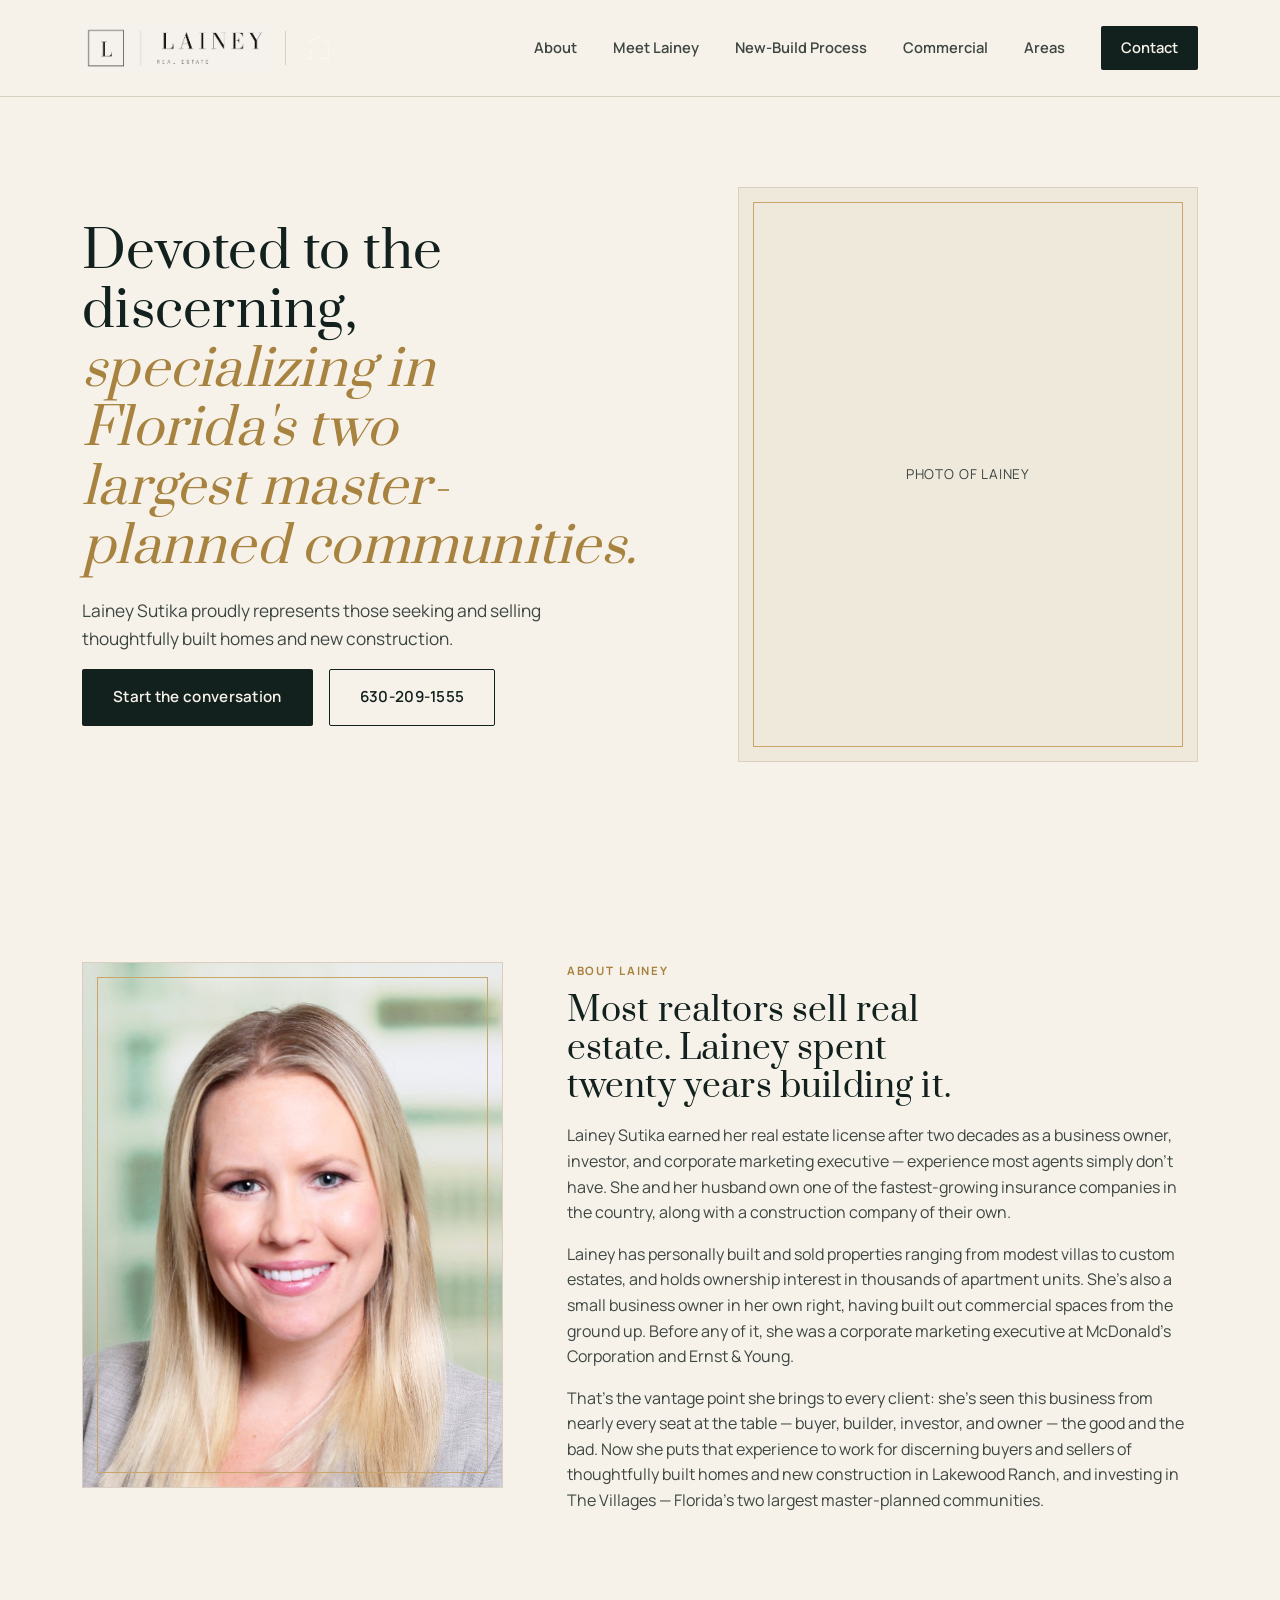
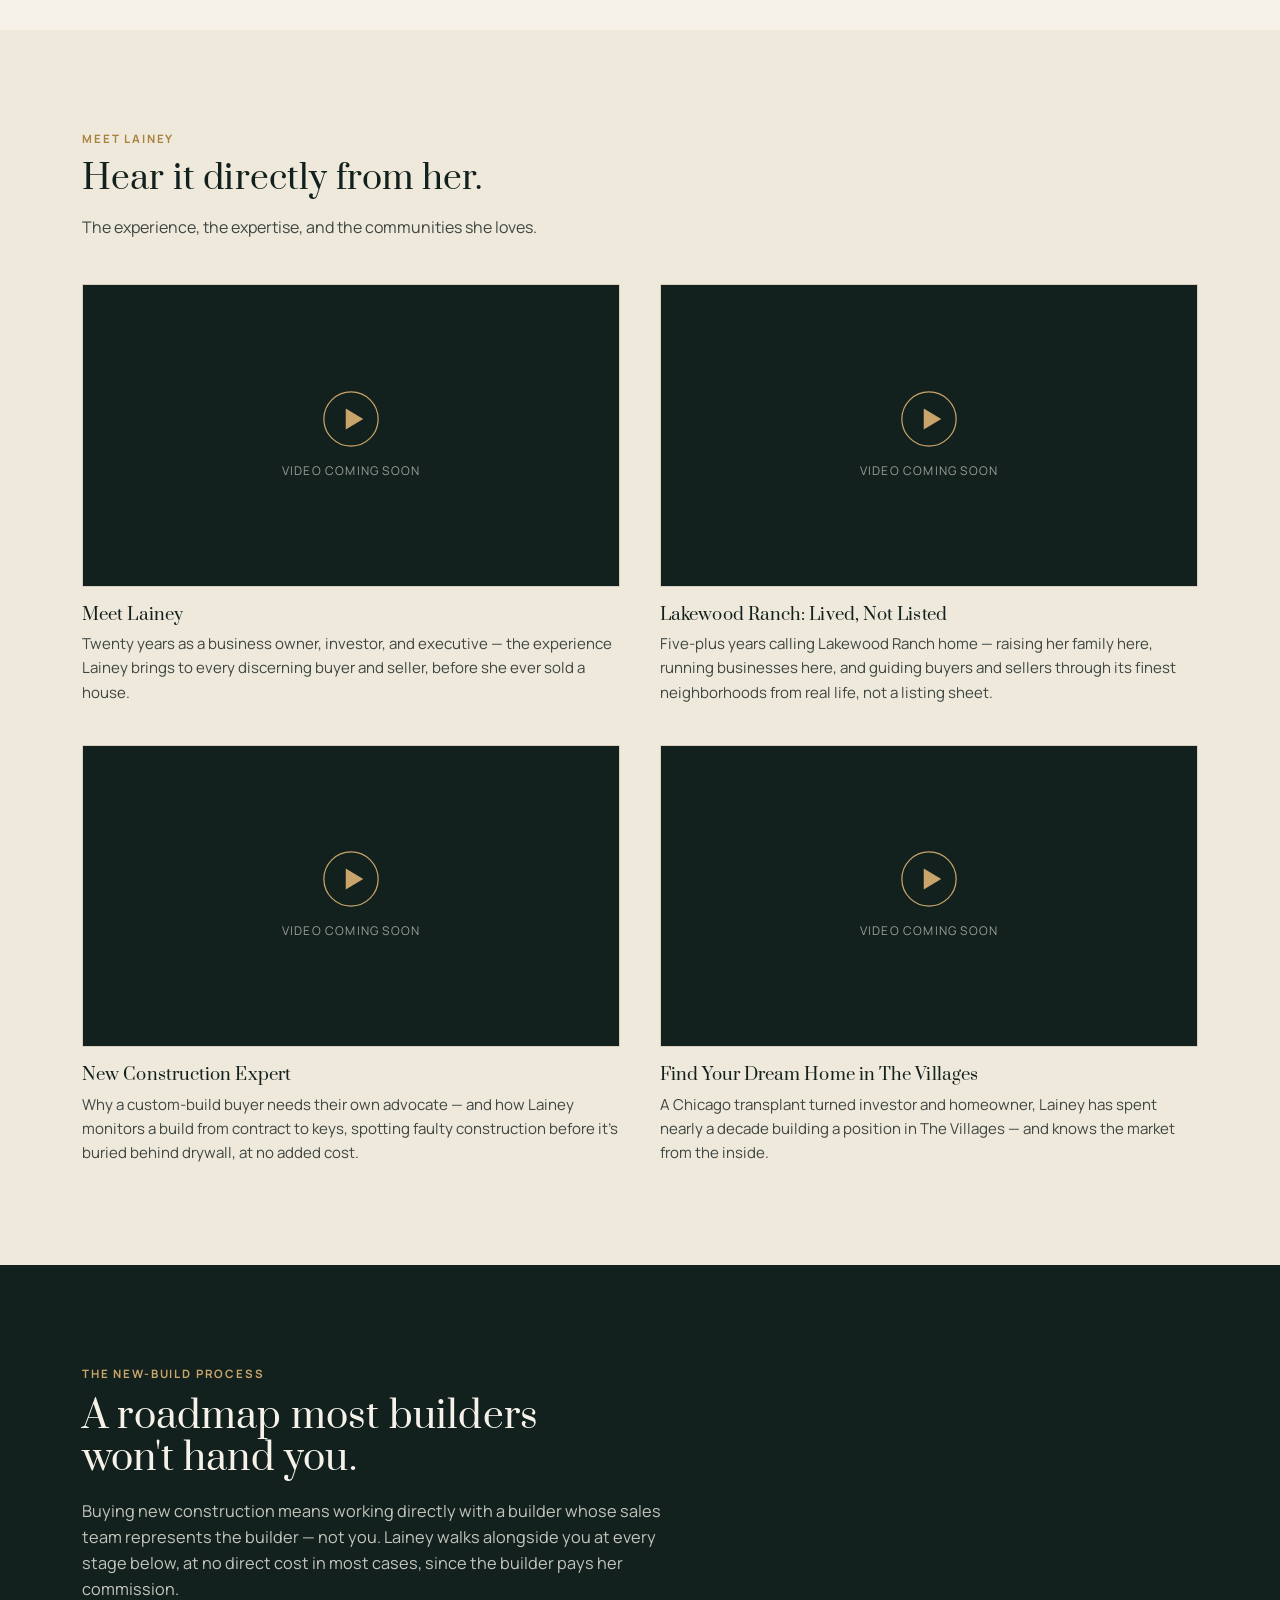
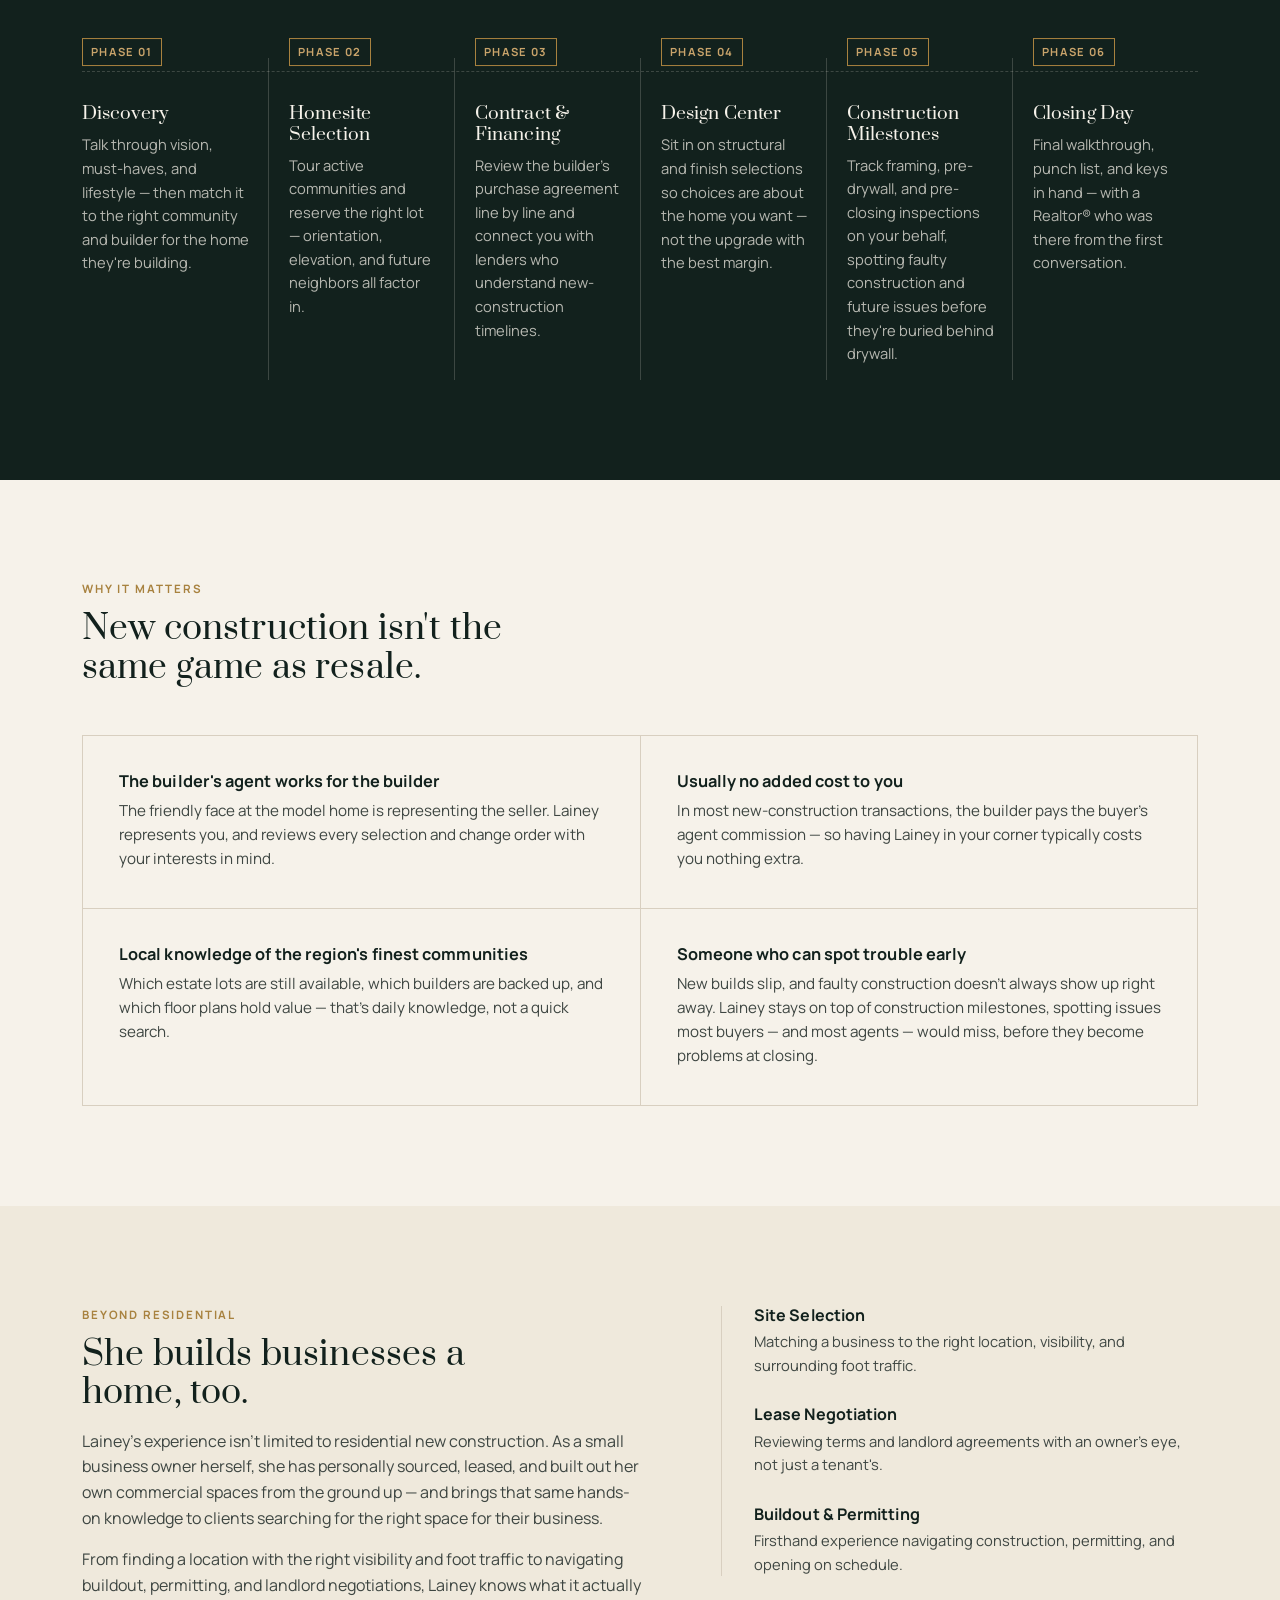
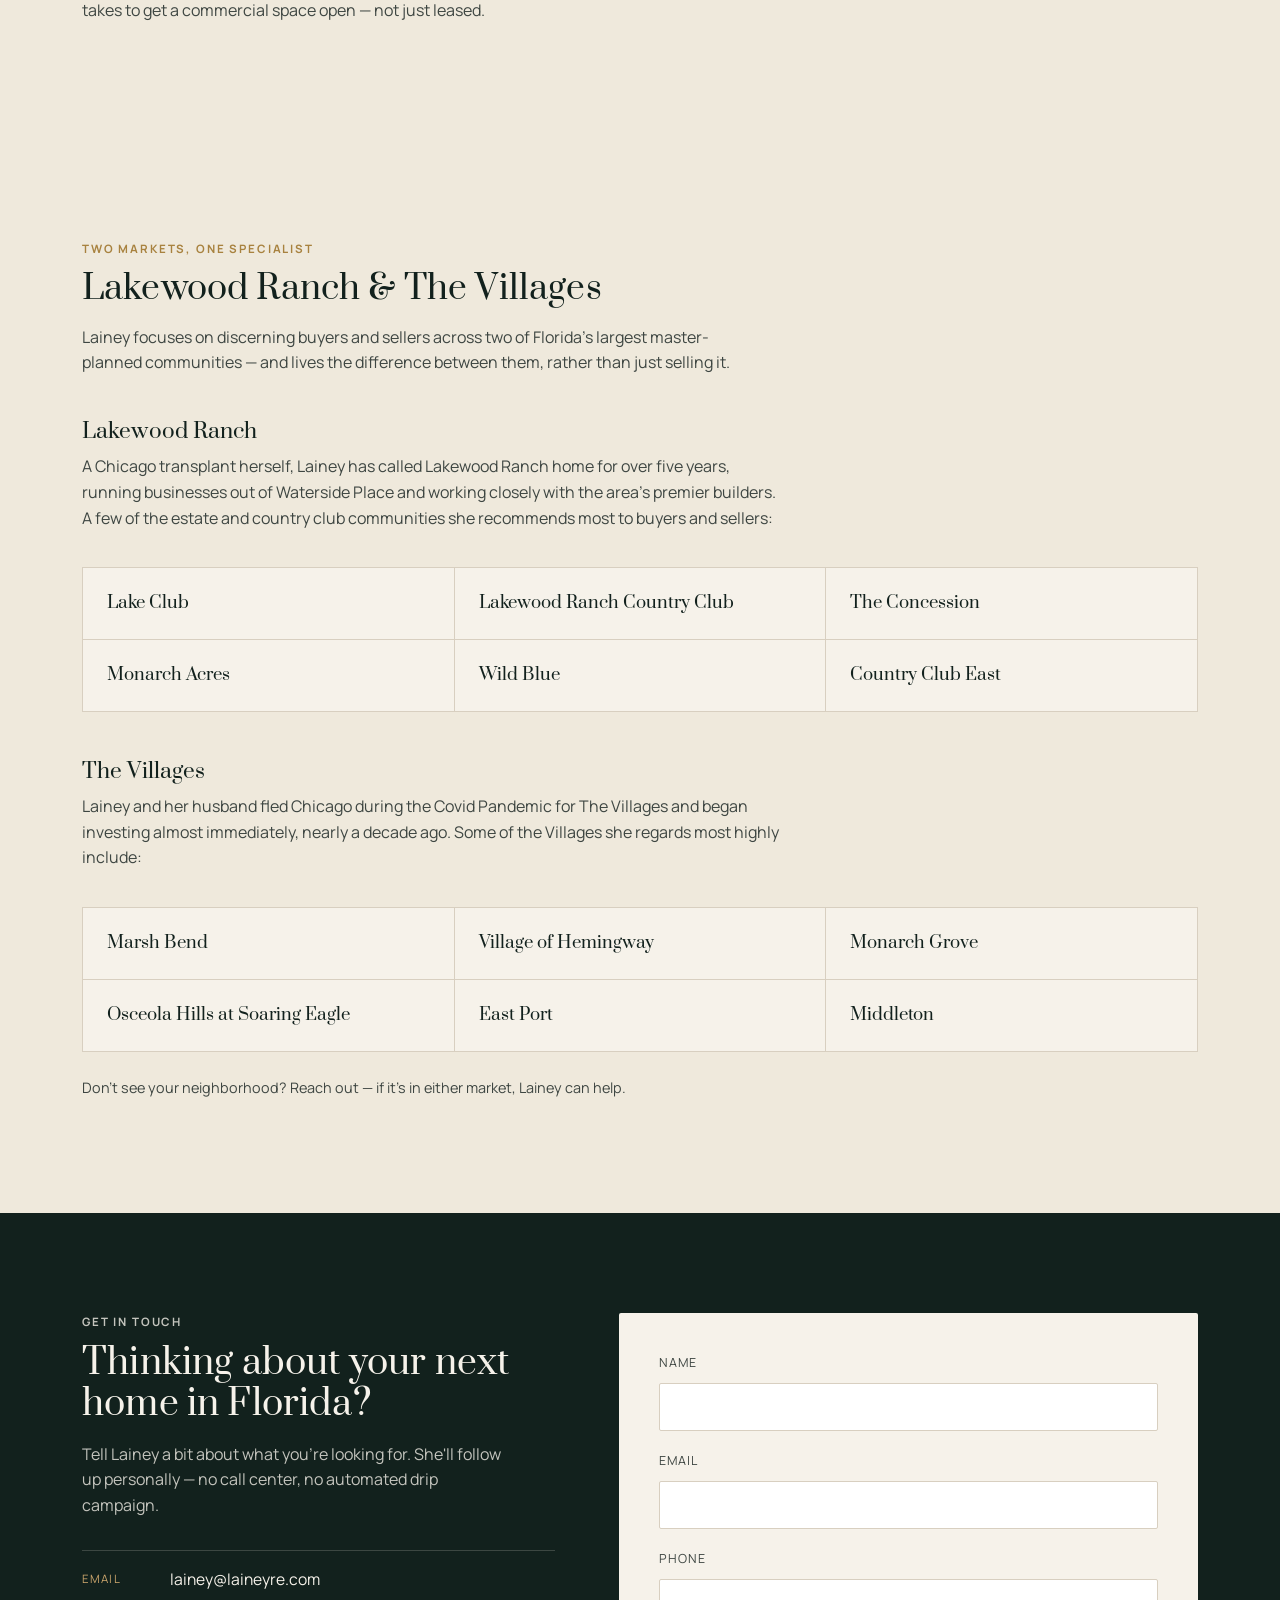
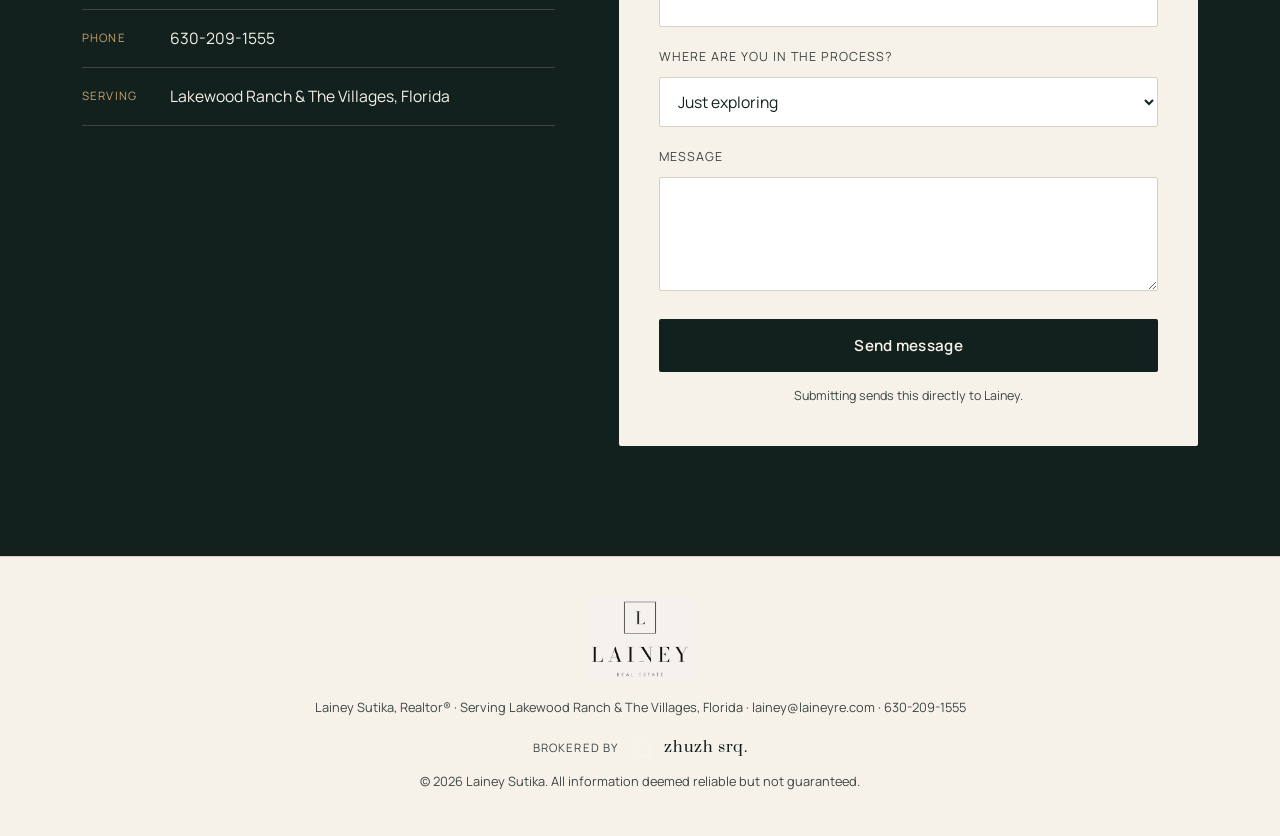
==== preview.html @ eebe8d99 "Add files via upload" ====
<!DOCTYPE html>
<html lang="en">
<head>
<meta charset="UTF-8">
<meta name="viewport" content="width=device-width, initial-scale=1.0">
<title>LAINEY Preview</title>
<style>
@import url("https://fonts.googleapis.com/css2?family=Prata&family=Manrope:wght@400;500;600;700;800&display=swap");
/* ===== Tokens ===== */
:root{
  --ink: #12211D;
  --ink-soft: #1B2F29;
  --ivory: #F6F2EA;
  --ivory-dim: #EFE9DC;
  --brass: #A8823F;
  --brass-light: #C9A46B;
  --clay: #8C5A3C;
  --slate: #3E4642;
  --line: #D8CFC0;
  --line-on-dark: rgba(246,242,234,0.18);
  --white: #FFFFFF;

  --font-display: 'Prata', serif;
  --font-body: 'Manrope', sans-serif;

  --container: 1180px;
}

*{ box-sizing: border-box; }
html{ scroll-behavior: smooth; }
@media (prefers-reduced-motion: reduce){
  html{ scroll-behavior: auto; }
  *{ animation-duration: 0.001ms !important; animation-iteration-count: 1 !important; transition-duration: 0.001ms !important; }
}

body{
  margin: 0;
  font-family: var(--font-body);
  color: var(--slate);
  background: var(--ivory);
  line-height: 1.6;
  -webkit-font-smoothing: antialiased;
}

h1,h2,h3{
  font-family: var(--font-display);
  color: var(--ink);
  margin: 0 0 0.5em;
  font-weight: 400;
  line-height: 1.15;
  letter-spacing: 0.005em;
}

p{ margin: 0 0 1em; }
em{ font-style: italic; color: var(--brass); }

a{ color: inherit; text-decoration: none; }

.wrap{
  max-width: var(--container);
  margin: 0 auto;
  padding: 0 32px;
}

.skip-link{
  position: absolute;
  left: -999px;
  top: 0;
  background: var(--ink);
  color: var(--ivory);
  padding: 12px 20px;
  z-index: 999;
}
.skip-link:focus{ left: 12px; top: 12px; }

:focus-visible{
  outline: 2px solid var(--brass);
  outline-offset: 3px;
}

.eyebrow{
  font-family: var(--font-body);
  text-transform: uppercase;
  letter-spacing: 0.16em;
  font-size: 0.72rem;
  font-weight: 700;
  color: var(--brass);
  margin: 0 0 1em;
}
.eyebrow-on-dark{ color: var(--brass-light); }

/* ===== Buttons ===== */
.btn{
  display: inline-flex;
  align-items: center;
  justify-content: center;
  padding: 15px 30px;
  font-family: var(--font-body);
  font-weight: 600;
  font-size: 0.95rem;
  letter-spacing: 0.02em;
  border-radius: 2px;
  border: 1px solid transparent;
  cursor: pointer;
  transition: background 0.2s ease, color 0.2s ease, border-color 0.2s ease;
}
.btn-primary{
  background: var(--ink);
  color: var(--ivory);
}
.btn-primary:hover{ background: var(--brass); color: var(--ink); }
.btn-ghost{
  border-color: var(--ink);
  color: var(--ink);
  background: transparent;
}
.btn-ghost:hover{ background: var(--ink); color: var(--ivory); }
.btn-block{ width: 100%; }

/* ===== Header ===== */
.site-header{
  position: sticky;
  top: 0;
  z-index: 100;
  background: rgba(246,242,234,0.92);
  backdrop-filter: blur(6px);
  border-bottom: 1px solid var(--line);
}
.header-row{
  display: flex;
  align-items: center;
  justify-content: space-between;
  height: 96px;
}
.brand{
  font-family: var(--font-display);
  font-size: 1.5rem;
  letter-spacing: 0.12em;
  color: var(--ink);
  display: flex;
  align-items: center;
}
.brand-group{
  display: flex;
  align-items: center;
  gap: 16px;
}
.brand-divider{
  width: 1px;
  height: 34px;
  background: var(--line);
}
.header-broker-logo{
  height: 32px;
  width: auto;
  display: block;
}
.brand-logo{
  height: 48px;
  width: auto;
  display: block;
}
.primary-nav{
  display: flex;
  align-items: center;
  gap: 36px;
  font-size: 0.92rem;
  font-weight: 600;
}
.primary-nav a{ color: var(--slate); position: relative; }
.primary-nav a:not(.nav-cta):hover{ color: var(--ink); }
.primary-nav a:not(.nav-cta)::after{
  content: "";
  position: absolute;
  left: 0; bottom: -6px;
  width: 0; height: 1px;
  background: var(--brass);
  transition: width 0.2s ease;
}
.primary-nav a:not(.nav-cta):hover::after{ width: 100%; }
.nav-cta{
  background: var(--ink);
  color: var(--ivory) !important;
  padding: 10px 20px;
  border-radius: 2px;
}
.nav-cta:hover{ background: var(--brass); color: var(--ink) !important; }

.nav-toggle{
  display: none;
  flex-direction: column;
  justify-content: center;
  gap: 5px;
  width: 40px;
  height: 40px;
  background: none;
  border: none;
  cursor: pointer;
}
.nav-toggle span{
  display: block;
  height: 2px;
  background: var(--ink);
  width: 100%;
}

/* ===== Hero ===== */
.hero{ padding: 90px 0 100px; }
.hero-grid{
  display: grid;
  grid-template-columns: 1.05fr 0.95fr;
  gap: 60px;
  align-items: center;
}
.hero h1{
  font-size: clamp(2.1rem, 4vw, 3.4rem);
  margin-bottom: 0.4em;
}
.hero-sub{
  font-size: 1.08rem;
  max-width: 46ch;
  color: var(--slate);
}
.hero-actions{
  display: flex;
  gap: 16px;
  flex-wrap: wrap;
  margin-top: 12px;
}
.hero-photo-frame{
  aspect-ratio: 4 / 5;
  max-width: 460px;
  margin-left: auto;
}
.bp-compass{ opacity: 0.85; }

/* ===== About ===== */
.about{ padding: 100px 0; }
.about-grid{
  display: grid;
  grid-template-columns: 0.8fr 1.2fr;
  gap: 64px;
  align-items: start;
}
.photo-frame{
  aspect-ratio: 4 / 5;
  background: var(--ivory-dim);
  border: 1px solid var(--line);
  display: flex;
  align-items: center;
  justify-content: center;
  color: var(--slate);
  font-size: 0.85rem;
  letter-spacing: 0.06em;
  text-transform: uppercase;
  position: relative;
  overflow: hidden;
}
.photo-frame::before{
  content: "";
  position: absolute;
  inset: 14px;
  border: 1px solid var(--brass-light);
  z-index: 2;
  pointer-events: none;
}
.photo-frame img{
  width: 100%;
  height: 100%;
  object-fit: cover;
  object-position: center top;
  display: block;
}
.about-copy h2{ font-size: clamp(1.6rem, 2.6vw, 2.1rem); max-width: 18ch; }
.about-stat-row{
  display: flex;
  gap: 36px;
  margin-top: 32px;
  padding-top: 28px;
  border-top: 1px solid var(--line);
  flex-wrap: wrap;
}
.about-stat{ display: flex; flex-direction: column; }
.stat-num{
  font-family: var(--font-display);
  font-size: 1.25rem;
  color: var(--ink);
}
.stat-label{
  font-size: 0.75rem;
  text-transform: uppercase;
  letter-spacing: 0.1em;
  color: var(--brass);
  margin-top: 4px;
}

/* ===== Roadmap (signature) ===== */
.roadmap{
  background: var(--ink);
  color: var(--ivory);
  padding: 100px 0;
}
.roadmap-title{
  color: var(--ivory);
  font-size: clamp(1.7rem, 3vw, 2.3rem);
  max-width: 20ch;
}
.roadmap-sub{
  max-width: 62ch;
  color: rgba(246,242,234,0.78);
  font-size: 1.02rem;
}
.phase-strip{
  list-style: none;
  margin: 56px 0 0;
  padding: 0;
  display: grid;
  grid-template-columns: repeat(6, 1fr);
  gap: 0;
  position: relative;
}
.phase-strip::before{
  content: "";
  position: absolute;
  top: 13px;
  left: 0;
  right: 0;
  height: 0;
  border-top: 1px dashed var(--line-on-dark);
}
.phase{
  padding: 40px 18px 0 0;
  border-left: 1px solid var(--line-on-dark);
  padding-left: 20px;
  position: relative;
}
.phase:first-child{ border-left: none; padding-left: 0; }
.phase-stamp{
  position: absolute;
  top: -6px;
  left: 20px;
  transform: translateY(-50%);
  background: var(--ink);
  color: var(--brass-light);
  font-size: 0.7rem;
  letter-spacing: 0.12em;
  text-transform: uppercase;
  font-weight: 700;
  padding: 4px 8px;
  border: 1px solid var(--brass);
}
.phase:first-child .phase-stamp{ left: 0; }
.phase h3{
  color: var(--ivory);
  font-size: 1.1rem;
  margin-top: 6px;
}
.phase p{
  color: rgba(246,242,234,0.72);
  font-size: 0.92rem;
}

/* ===== Videos ===== */
.videos{ padding: 100px 0; background: var(--ivory-dim); }
.videos h2{ font-size: clamp(1.6rem, 2.6vw, 2.1rem); max-width: 24ch; }
.videos-sub{ max-width: 64ch; }
.video-grid{
  display: grid;
  grid-template-columns: repeat(2, 1fr);
  gap: 40px;
  margin-top: 44px;
}
.video-card h3{
  font-size: 1.05rem;
  margin-top: 18px;
}
.video-card p{ font-size: 0.94rem; margin-bottom: 0; }
.video-frame{
  aspect-ratio: 16 / 9;
  background: var(--ink);
  border: 1px solid var(--line);
  display: flex;
  flex-direction: column;
  align-items: center;
  justify-content: center;
  gap: 14px;
  position: relative;
}
.play-icon{ width: 56px; height: 56px; }
.play-ring{ fill: none; stroke: var(--brass-light); stroke-width: 1.4; }
.play-tri{ fill: var(--brass-light); }
.video-placeholder-label{
  color: rgba(246,242,234,0.6);
  font-size: 0.75rem;
  text-transform: uppercase;
  letter-spacing: 0.1em;
}

/* ===== Market blocks (Areas) ===== */
.market-block{ margin-top: 48px; }
.market-block:first-of-type{ margin-top: 44px; }
.market-title{ font-size: 1.3rem; }
.market-copy{ max-width: 70ch; }

/* ===== Why ===== */
.why{ padding: 100px 0; }
.why h2{ font-size: clamp(1.6rem, 2.6vw, 2.1rem); max-width: 22ch; }
.why-grid{
  display: grid;
  grid-template-columns: repeat(2, 1fr);
  gap: 1px;
  background: var(--line);
  margin-top: 48px;
  border: 1px solid var(--line);
}
.why-card{
  background: var(--ivory);
  padding: 36px;
}
.why-card h3{
  font-family: var(--font-body);
  font-weight: 700;
  font-size: 1.02rem;
  color: var(--ink);
  text-transform: none;
}
.why-card p{ font-size: 0.95rem; margin-bottom: 0; }

/* ===== Commercial ===== */
.commercial{ padding: 100px 0; background: var(--ivory-dim); }
.commercial-grid{
  display: grid;
  grid-template-columns: 1.1fr 0.9fr;
  gap: 56px;
  align-items: start;
}
.commercial-copy h2{ font-size: clamp(1.6rem, 2.6vw, 2.1rem); max-width: 20ch; }
.commercial-copy p{ max-width: 56ch; }
.commercial-points{
  display: flex;
  flex-direction: column;
  gap: 28px;
  border-left: 1px solid var(--line);
  padding-left: 32px;
}
.commercial-point h3{
  font-family: var(--font-body);
  font-weight: 700;
  font-size: 1rem;
  color: var(--ink);
  margin-bottom: 6px;
}
.commercial-point p{ font-size: 0.92rem; margin-bottom: 0; }

/* ===== Areas ===== */
.areas{ padding: 100px 0; background: var(--ivory-dim); }
.areas h2{ font-size: clamp(1.6rem, 2.6vw, 2.1rem); max-width: 26ch; }
.areas-sub{ max-width: 66ch; }
.village-grid{
  list-style: none;
  margin: 36px 0 24px;
  padding: 0;
  display: grid;
  grid-template-columns: repeat(3, 1fr);
  gap: 1px;
  background: var(--line);
  border: 1px solid var(--line);
}
.village-grid li{
  background: var(--ivory);
  padding: 22px 24px;
  font-family: var(--font-display);
  font-size: 1.05rem;
  color: var(--ink);
}
.areas-note{ font-size: 0.9rem; color: var(--slate); }

/* ===== Contact ===== */
.contact{ background: var(--ink); color: var(--ivory); padding: 100px 0 110px; }
.contact-grid{
  display: grid;
  grid-template-columns: 0.9fr 1.1fr;
  gap: 64px;
}
.contact-intro h2{
  color: var(--ivory);
  font-size: clamp(1.7rem, 3vw, 2.2rem);
  max-width: 18ch;
}
.contact-intro p{ color: rgba(246,242,234,0.78); max-width: 42ch; }
.contact-details{
  list-style: none;
  margin: 32px 0 0;
  padding: 0;
  border-top: 1px solid var(--line-on-dark);
}
.contact-details li{
  display: flex;
  gap: 18px;
  padding: 16px 0;
  border-bottom: 1px solid var(--line-on-dark);
  font-size: 0.98rem;
}
.contact-details li span{
  min-width: 70px;
  text-transform: uppercase;
  font-size: 0.72rem;
  letter-spacing: 0.1em;
  color: var(--brass-light);
  padding-top: 3px;
}
.contact-details a:hover{ color: var(--brass-light); }

.contact-form{
  background: var(--ivory);
  padding: 40px;
  border-radius: 2px;
  display: flex;
  flex-direction: column;
  gap: 4px;
}
.contact-form label{
  font-size: 0.78rem;
  text-transform: uppercase;
  letter-spacing: 0.08em;
  color: var(--slate);
  margin-top: 16px;
}
.contact-form label:first-of-type{ margin-top: 0; }
.contact-form input,
.contact-form select,
.contact-form textarea{
  font-family: var(--font-body);
  font-size: 0.98rem;
  padding: 12px 14px;
  border: 1px solid var(--line);
  background: var(--white);
  color: var(--ink);
  border-radius: 2px;
  margin-top: 6px;
}
.contact-form button{ margin-top: 24px; }
.form-note{
  font-size: 0.78rem;
  color: var(--slate);
  text-align: center;
  margin: 10px 0 0;
}
.hp-field{ position: absolute; left: -9999px; }

/* ===== Footer ===== */
.site-footer{ padding: 40px 0; background: var(--ivory); border-top: 1px solid var(--line); }
.footer-row{ text-align: center; }
.brand-footer{
  display: block;
  font-size: 1.1rem;
  letter-spacing: 0.14em;
  margin-bottom: 12px;
}
.brand-footer-logo{
  height: 84px;
  width: auto;
  margin: 0 auto 16px;
  display: block;
}
.brokerage-line{
  display: flex;
  align-items: center;
  justify-content: center;
  gap: 10px;
  margin: 18px 0 10px;
}
.brokerage-label{
  font-size: 0.72rem;
  text-transform: uppercase;
  letter-spacing: 0.1em;
  color: var(--slate);
}
.broker-logo{
  height: 26px;
  width: auto;
}
.brokerage-name{
  font-family: var(--font-display);
  font-size: 0.95rem;
  letter-spacing: 0.04em;
  color: var(--ink);
}
.footer-fine{
  font-size: 0.8rem;
  color: var(--slate);
  margin: 4px 0;
}
.footer-fine a:hover{ color: var(--brass); }

/* ===== Responsive ===== */
@media (max-width: 900px){
  .hero-grid{ grid-template-columns: 1fr; }
  .hero-art{ order: -1; max-width: 420px; margin: 0 auto; }
  .about-grid{ grid-template-columns: 1fr; }
  .photo-frame{ max-width: 320px; }
  .why-grid{ grid-template-columns: 1fr; }
  .commercial-grid{ grid-template-columns: 1fr; }
  .commercial-points{ border-left: none; padding-left: 0; border-top: 1px solid var(--line); padding-top: 24px; }
  .video-grid{ grid-template-columns: 1fr; }
  .village-grid{ grid-template-columns: repeat(2, 1fr); }
  .contact-grid{ grid-template-columns: 1fr; }
  .phase-strip{ grid-template-columns: 1fr; gap: 28px; }
  .phase-strip::before{ display: none; }
  .phase{ border-left: none; padding-left: 0; }
  .phase-stamp, .phase:first-child .phase-stamp{ position: static; transform: none; display: inline-block; margin-bottom: 8px; }
}

@media (max-width: 760px){
  .header-row{ height: 80px; }
  .brand-logo{ height: 38px; }
  .header-broker-logo{ height: 26px; }
  .nav-toggle{ display: flex; }
  .primary-nav{
    position: fixed;
    top: 80px; left: 0; right: 0;
    background: var(--ivory);
    border-bottom: 1px solid var(--line);
    flex-direction: column;
    align-items: flex-start;
    gap: 0;
    padding: 8px 32px 20px;
    transform: translateY(-8px);
    opacity: 0;
    pointer-events: none;
    transition: opacity 0.2s ease, transform 0.2s ease;
  }
  .primary-nav.open{
    opacity: 1;
    transform: translateY(0);
    pointer-events: auto;
  }
  .primary-nav a{ padding: 14px 0; width: 100%; }
  .nav-cta{ margin-top: 8px; text-align: center; }
  .village-grid{ grid-template-columns: 1fr; }
}

</style>
</head>
<body>


<a class="skip-link" href="#main">Skip to content</a>

<header class="site-header">
  <div class="wrap header-row">
    <div class="brand-group">
      <a href="#top" class="brand"><img src="[data-uri]" alt="Lainey Real Estate" class="brand-logo"></a>
      <span class="brand-divider" aria-hidden="true"></span>
      <img src="[data-uri]" alt="zhuzh srq. brokerage" class="header-broker-logo">
    </div>
    <button class="nav-toggle" id="navToggle" aria-expanded="false" aria-controls="primaryNav" aria-label="Toggle menu">
      <span></span><span></span><span></span>
    </button>
    <nav class="primary-nav" id="primaryNav">
      <a href="#about">About</a>
      <a href="#videos">Meet Lainey</a>
      <a href="#roadmap">New-Build Process</a>
      <a href="#commercial">Commercial</a>
      <a href="#areas">Areas</a>
      <a href="#contact" class="nav-cta">Contact</a>
    </nav>
  </div>
</header>

<main id="main">

  <!-- HERO -->
  <section class="hero" id="top">
    <div class="wrap hero-grid">
      <div class="hero-copy">
        <h1>Devoted to the discerning,<br><em>specializing in Florida's two<br>largest master-planned communities.</em></h1>
        <p class="hero-sub">Lainey Sutika proudly represents those seeking and selling thoughtfully built homes and new construction.</p>
        <div class="hero-actions">
          <a class="btn btn-primary" href="#contact">Start the conversation</a>
          <a class="btn btn-ghost" href="tel:6302091555">630-209-1555</a>
        </div>
      </div>
      <div class="hero-art">
        <div class="photo-frame hero-photo-frame">
          <span>Photo of Lainey</span>
        </div>
      </div>
    </div>
  </section>

  <!-- ABOUT -->
  <section class="about" id="about">
    <div class="wrap about-grid">
      <div class="about-photo">
        <div class="photo-frame">
          <img src="[data-uri]" alt="Lainey Sutika, Realtor" loading="lazy">
        </div>
      </div>
      <div class="about-copy">
        <p class="eyebrow">About Lainey</p>
        <h2>Most realtors sell real estate. Lainey spent twenty years building it.</h2>
        <p>Lainey Sutika earned her real estate license after two decades as a business owner, investor, and corporate marketing executive &mdash; experience most agents simply don't have. She and her husband own one of the fastest-growing insurance companies in the country, along with a construction company of their own.</p>
        <p>Lainey has personally built and sold properties ranging from modest villas to custom estates, and holds ownership interest in thousands of apartment units. She's also a small business owner in her own right, having built out commercial spaces from the ground up. Before any of it, she was a corporate marketing executive at McDonald's Corporation and Ernst &amp; Young.</p>
        <p>That's the vantage point she brings to every client: she's seen this business from nearly every seat at the table &mdash; buyer, builder, investor, and owner &mdash; the good and the bad. Now she puts that experience to work for discerning buyers and sellers of thoughtfully built homes and new construction in Lakewood Ranch, and investing in The Villages &mdash; Florida's two largest master-planned communities.</p>
      </div>
    </div>
  </section>

  <!-- MEET LAINEY VIDEOS -->
  <section class="videos" id="videos">
    <div class="wrap">
      <p class="eyebrow">Meet Lainey</p>
      <h2>Hear it directly from her.</h2>
      <p class="videos-sub">The experience, the expertise, and the communities she loves.</p>
      <div class="video-grid">
        <div class="video-card">
          <div class="video-frame" data-video-slot="meet-lainey">
            <svg class="play-icon" viewBox="0 0 64 64" aria-hidden="true"><circle cx="32" cy="32" r="31" class="play-ring"/><polygon points="26,20 46,32 26,44" class="play-tri"/></svg>
            <span class="video-placeholder-label">Video coming soon</span>
          </div>
          <h3>Meet Lainey</h3>
          <p>Twenty years as a business owner, investor, and executive &mdash; the experience Lainey brings to every discerning buyer and seller, before she ever sold a house.</p>
        </div>
        <div class="video-card">
          <div class="video-frame" data-video-slot="lakewood-ranch-specialty">
            <svg class="play-icon" viewBox="0 0 64 64" aria-hidden="true"><circle cx="32" cy="32" r="31" class="play-ring"/><polygon points="26,20 46,32 26,44" class="play-tri"/></svg>
            <span class="video-placeholder-label">Video coming soon</span>
          </div>
          <h3>Lakewood Ranch: Lived, Not Listed</h3>
          <p>Five-plus years calling Lakewood Ranch home &mdash; raising her family here, running businesses here, and guiding buyers and sellers through its finest neighborhoods from real life, not a listing sheet.</p>
        </div>
        <div class="video-card">
          <div class="video-frame" data-video-slot="new-construction-expert">
            <svg class="play-icon" viewBox="0 0 64 64" aria-hidden="true"><circle cx="32" cy="32" r="31" class="play-ring"/><polygon points="26,20 46,32 26,44" class="play-tri"/></svg>
            <span class="video-placeholder-label">Video coming soon</span>
          </div>
          <h3>New Construction Expert</h3>
          <p>Why a custom-build buyer needs their own advocate &mdash; and how Lainey monitors a build from contract to keys, spotting faulty construction before it's buried behind drywall, at no added cost.</p>
        </div>
        <div class="video-card">
          <div class="video-frame" data-video-slot="the-villages">
            <svg class="play-icon" viewBox="0 0 64 64" aria-hidden="true"><circle cx="32" cy="32" r="31" class="play-ring"/><polygon points="26,20 46,32 26,44" class="play-tri"/></svg>
            <span class="video-placeholder-label">Video coming soon</span>
          </div>
          <h3>Find Your Dream Home in The Villages</h3>
          <p>A Chicago transplant turned investor and homeowner, Lainey has spent nearly a decade building a position in The Villages &mdash; and knows the market from the inside.</p>
        </div>
      </div>
    </div>
  </section>
  <section class="roadmap" id="roadmap">
    <div class="wrap">
      <p class="eyebrow eyebrow-on-dark">The New-Build Process</p>
      <h2 class="roadmap-title">A roadmap most builders won't hand you.</h2>
      <p class="roadmap-sub">Buying new construction means working directly with a builder whose sales team represents the builder &mdash; not you. Lainey walks alongside you at every stage below, at no direct cost in most cases, since the builder pays her commission.</p>

      <ol class="phase-strip">
        <li class="phase">
          <span class="phase-stamp">Phase 01</span>
          <h3>Discovery</h3>
          <p>Talk through vision, must-haves, and lifestyle &mdash; then match it to the right community and builder for the home they're building.</p>
        </li>
        <li class="phase">
          <span class="phase-stamp">Phase 02</span>
          <h3>Homesite Selection</h3>
          <p>Tour active communities and reserve the right lot &mdash; orientation, elevation, and future neighbors all factor in.</p>
        </li>
        <li class="phase">
          <span class="phase-stamp">Phase 03</span>
          <h3>Contract &amp; Financing</h3>
          <p>Review the builder's purchase agreement line by line and connect you with lenders who understand new-construction timelines.</p>
        </li>
        <li class="phase">
          <span class="phase-stamp">Phase 04</span>
          <h3>Design Center</h3>
          <p>Sit in on structural and finish selections so choices are about the home you want &mdash; not the upgrade with the best margin.</p>
        </li>
        <li class="phase">
          <span class="phase-stamp">Phase 05</span>
          <h3>Construction Milestones</h3>
          <p>Track framing, pre-drywall, and pre-closing inspections on your behalf, spotting faulty construction and future issues before they're buried behind drywall.</p>
        </li>
        <li class="phase">
          <span class="phase-stamp">Phase 06</span>
          <h3>Closing Day</h3>
          <p>Final walkthrough, punch list, and keys in hand &mdash; with a Realtor&reg; who was there from the first conversation.</p>
        </li>
      </ol>
    </div>
  </section>

  <!-- WHY WORK WITH A SPECIALIST -->
  <section class="why">
    <div class="wrap">
      <p class="eyebrow">Why It Matters</p>
      <h2>New construction isn't the same game as resale.</h2>
      <div class="why-grid">
        <div class="why-card">
          <h3>The builder's agent works for the builder</h3>
          <p>The friendly face at the model home is representing the seller. Lainey represents you, and reviews every selection and change order with your interests in mind.</p>
        </div>
        <div class="why-card">
          <h3>Usually no added cost to you</h3>
          <p>In most new-construction transactions, the builder pays the buyer's agent commission &mdash; so having Lainey in your corner typically costs you nothing extra.</p>
        </div>
        <div class="why-card">
          <h3>Local knowledge of the region's finest communities</h3>
          <p>Which estate lots are still available, which builders are backed up, and which floor plans hold value &mdash; that's daily knowledge, not a quick search.</p>
        </div>
        <div class="why-card">
          <h3>Someone who can spot trouble early</h3>
          <p>New builds slip, and faulty construction doesn't always show up right away. Lainey stays on top of construction milestones, spotting issues most buyers &mdash; and most agents &mdash; would miss, before they become problems at closing.</p>
        </div>
      </div>
    </div>
  </section>

  <!-- COMMERCIAL SPACE EXPERTISE -->
  <section class="commercial" id="commercial">
    <div class="wrap commercial-grid">
      <div class="commercial-copy">
        <p class="eyebrow">Beyond Residential</p>
        <h2>She builds businesses a home, too.</h2>
        <p>Lainey's experience isn't limited to residential new construction. As a small business owner herself, she has personally sourced, leased, and built out her own commercial spaces from the ground up &mdash; and brings that same hands-on knowledge to clients searching for the right space for their business.</p>
        <p>From finding a location with the right visibility and foot traffic to navigating buildout, permitting, and landlord negotiations, Lainey knows what it actually takes to get a commercial space open &mdash; not just leased.</p>
      </div>
      <div class="commercial-points">
        <div class="commercial-point">
          <h3>Site Selection</h3>
          <p>Matching a business to the right location, visibility, and surrounding foot traffic.</p>
        </div>
        <div class="commercial-point">
          <h3>Lease Negotiation</h3>
          <p>Reviewing terms and landlord agreements with an owner's eye, not just a tenant's.</p>
        </div>
        <div class="commercial-point">
          <h3>Buildout &amp; Permitting</h3>
          <p>Firsthand experience navigating construction, permitting, and opening on schedule.</p>
        </div>
      </div>
    </div>
  </section>

  <!-- SERVICE AREAS -->
  <section class="areas" id="areas">
    <div class="wrap">
      <p class="eyebrow">Two Markets, One Specialist</p>
      <h2>Lakewood Ranch &amp; The Villages</h2>
      <p class="areas-sub">Lainey focuses on discerning buyers and sellers across two of Florida's largest master-planned communities &mdash; and lives the difference between them, rather than just selling it.</p>

      <div class="market-block">
        <h3 class="market-title">Lakewood Ranch</h3>
        <p class="market-copy">A Chicago transplant herself, Lainey has called Lakewood Ranch home for over five years, running businesses out of Waterside Place and working closely with the area's premier builders. A few of the estate and country club communities she recommends most to buyers and sellers:</p>
        <ul class="village-grid">
          <li>Lake Club</li>
          <li>Lakewood Ranch Country Club</li>
          <li>The Concession</li>
          <li>Monarch Acres</li>
          <li>Wild Blue</li>
          <li>Country Club East</li>
        </ul>
      </div>

      <div class="market-block">
        <h3 class="market-title">The Villages</h3>
        <p class="market-copy">Lainey and her husband fled Chicago during the Covid Pandemic for The Villages and began investing almost immediately, nearly a decade ago. Some of the Villages she regards most highly include:</p>
        <ul class="village-grid">
          <li>Marsh Bend</li>
          <li>Village of Hemingway</li>
          <li>Monarch Grove</li>
          <li>Osceola Hills at Soaring Eagle</li>
          <li>East Port</li>
          <li>Middleton</li>
        </ul>
      </div>

      <p class="areas-note">Don't see your neighborhood? Reach out &mdash; if it's in either market, Lainey can help.</p>
    </div>
  </section>

  <!-- CONTACT -->
  <section class="contact" id="contact">
    <div class="wrap contact-grid">
      <div class="contact-intro">
        <p class="eyebrow eyebrow-on-dark">Get In Touch</p>
        <h2>Thinking about your next home in Florida?</h2>
        <p>Tell Lainey a bit about what you're looking for. She'll follow up personally &mdash; no call center, no automated drip campaign.</p>
        <ul class="contact-details">
          <li><span>Email</span><a href="mailto:lainey@laineyre.com">lainey@laineyre.com</a></li>
          <li><span>Phone</span><a href="tel:6302091555">630-209-1555</a></li>
          <li><span>Serving</span>Lakewood Ranch &amp; The Villages, Florida</li>
        </ul>
      </div>
      <form class="contact-form" name="contact" method="POST" data-netlify="true" netlify-honeypot="bot-field">
        <input type="hidden" name="form-name" value="contact">
        <p class="hp-field"><label>Don't fill this out: <input name="bot-field"></label></p>

        <label for="name">Name</label>
        <input type="text" id="name" name="name" required>

        <label for="email">Email</label>
        <input type="email" id="email" name="email" required>

        <label for="phone">Phone</label>
        <input type="tel" id="phone" name="phone">

        <label for="timeline">Where are you in the process?</label>
        <select id="timeline" name="timeline">
          <option value="Just exploring">Just exploring</option>
          <option value="Researching builders">Researching builders</option>
          <option value="Ready to reserve a homesite">Ready to reserve a homesite</option>
          <option value="Already under contract">Already under contract</option>
        </select>

        <label for="message">Message</label>
        <textarea id="message" name="message" rows="4"></textarea>

        <button type="submit" class="btn btn-primary btn-block">Send message</button>
        <p class="form-note">Submitting sends this directly to Lainey.</p>
      </form>
    </div>
  </section>

</main>

<footer class="site-footer">
  <div class="wrap footer-row">
    <img src="[data-uri]" alt="Lainey Real Estate" class="brand-footer-logo">
    <p class="footer-fine">Lainey Sutika, Realtor&reg; &middot; Serving Lakewood Ranch &amp; The Villages, Florida &middot; <a href="mailto:lainey@laineyre.com">lainey@laineyre.com</a> &middot; <a href="tel:6302091555">630-209-1555</a></p>
    <div class="brokerage-line">
      <span class="brokerage-label">Brokered by</span>
      <img src="[data-uri]" alt="zhuzh srq. brokerage" class="broker-logo">
      <span class="brokerage-name">zhuzh srq.</span>
    </div>
    <p class="footer-fine">&copy; <span id="year"></span> Lainey Sutika. All information deemed reliable but not guaranteed.</p>
  </div>
</footer>



<script>
document.getElementById('year').textContent = new Date().getFullYear();

const navToggle = document.getElementById('navToggle');
const primaryNav = document.getElementById('primaryNav');

navToggle.addEventListener('click', () => {
  const isOpen = primaryNav.classList.toggle('open');
  navToggle.setAttribute('aria-expanded', isOpen ? 'true' : 'false');
});

primaryNav.querySelectorAll('a').forEach(link => {
  link.addEventListener('click', () => {
    primaryNav.classList.remove('open');
    navToggle.setAttribute('aria-expanded', 'false');
  });
});

</script>
</body>
</html>
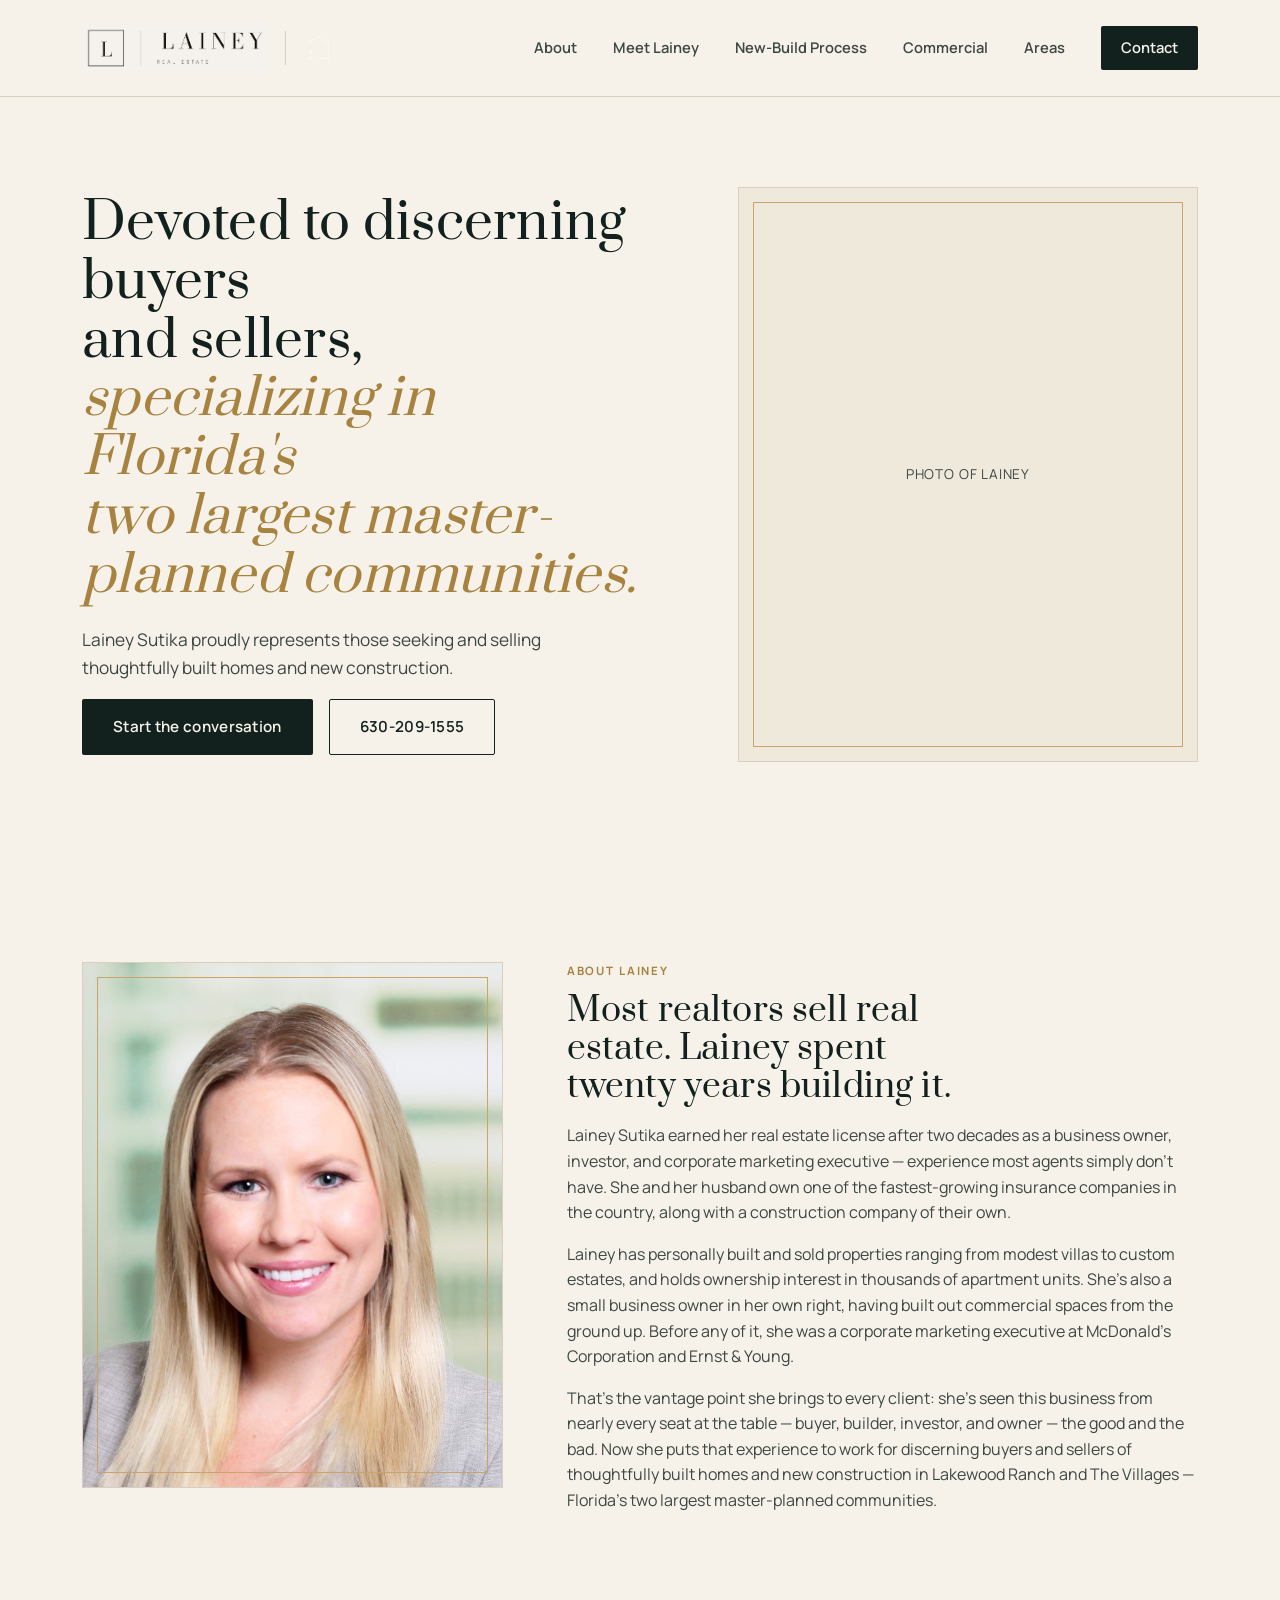
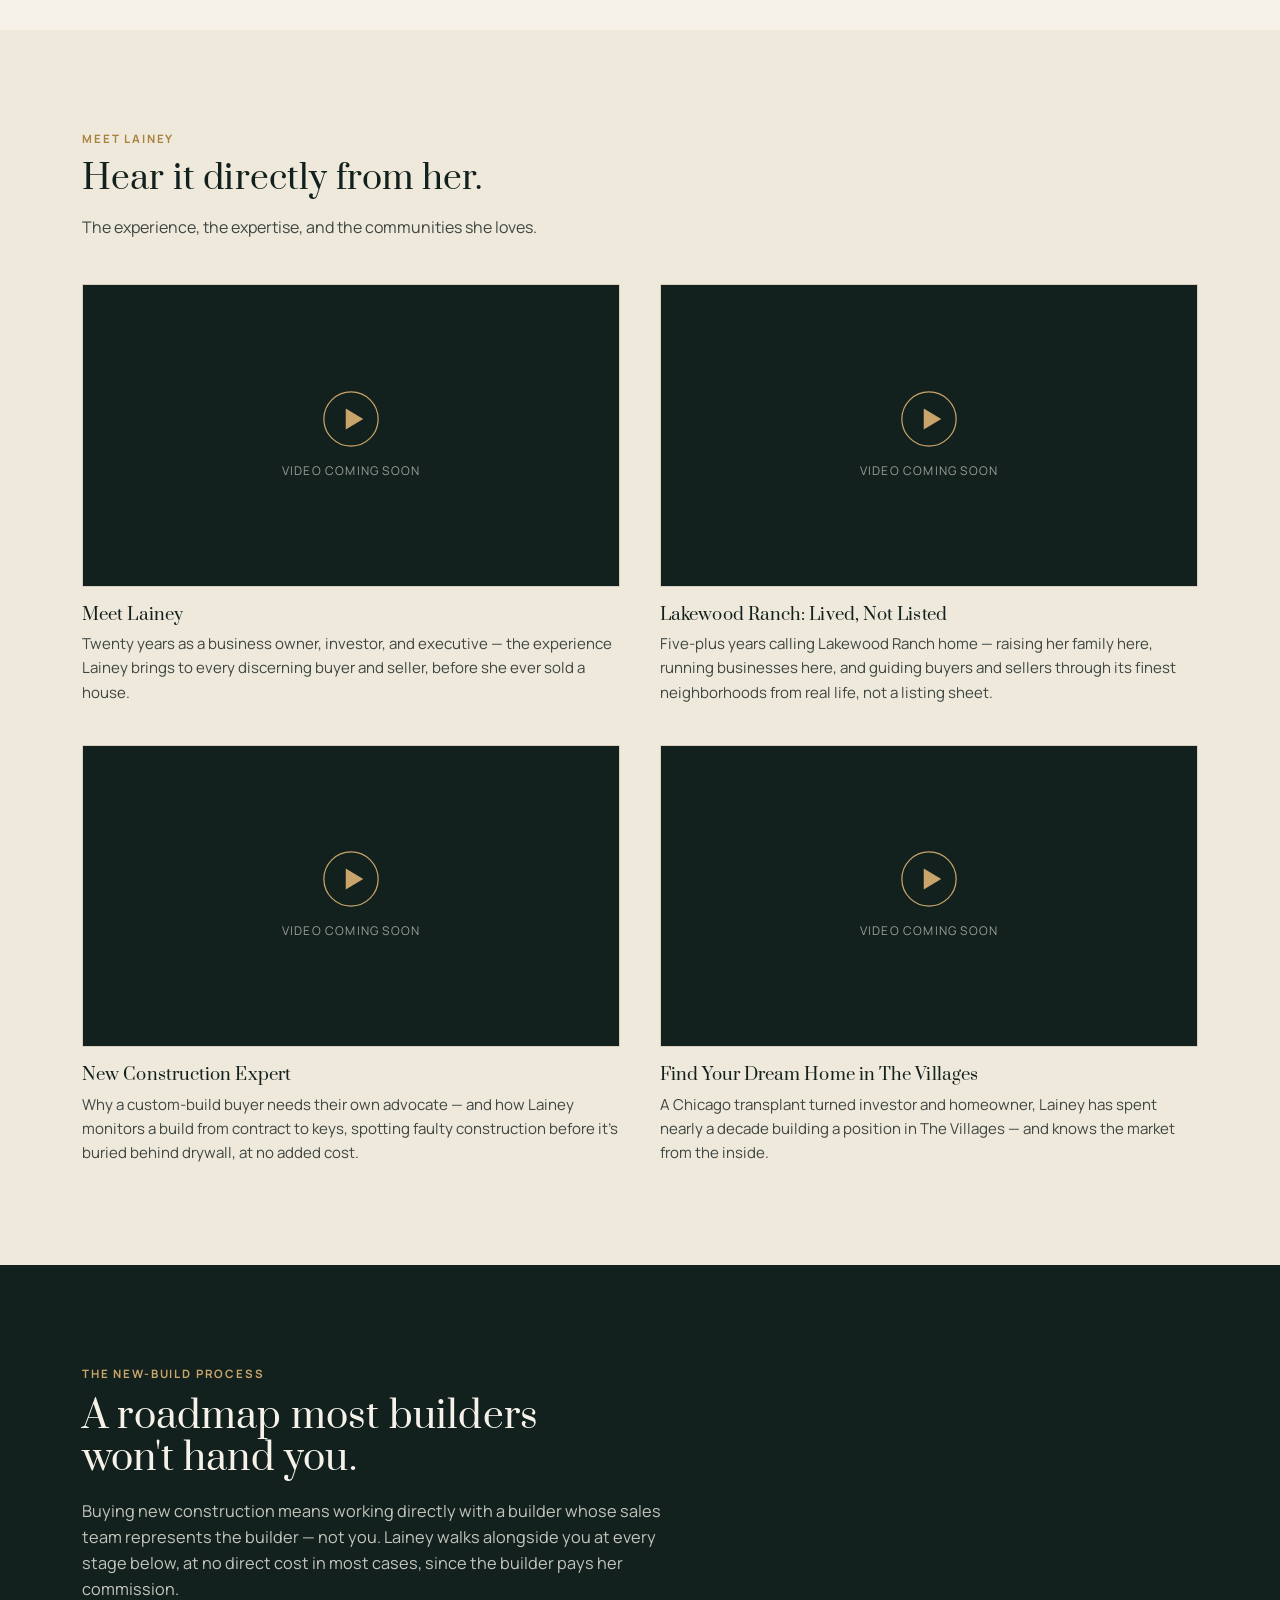
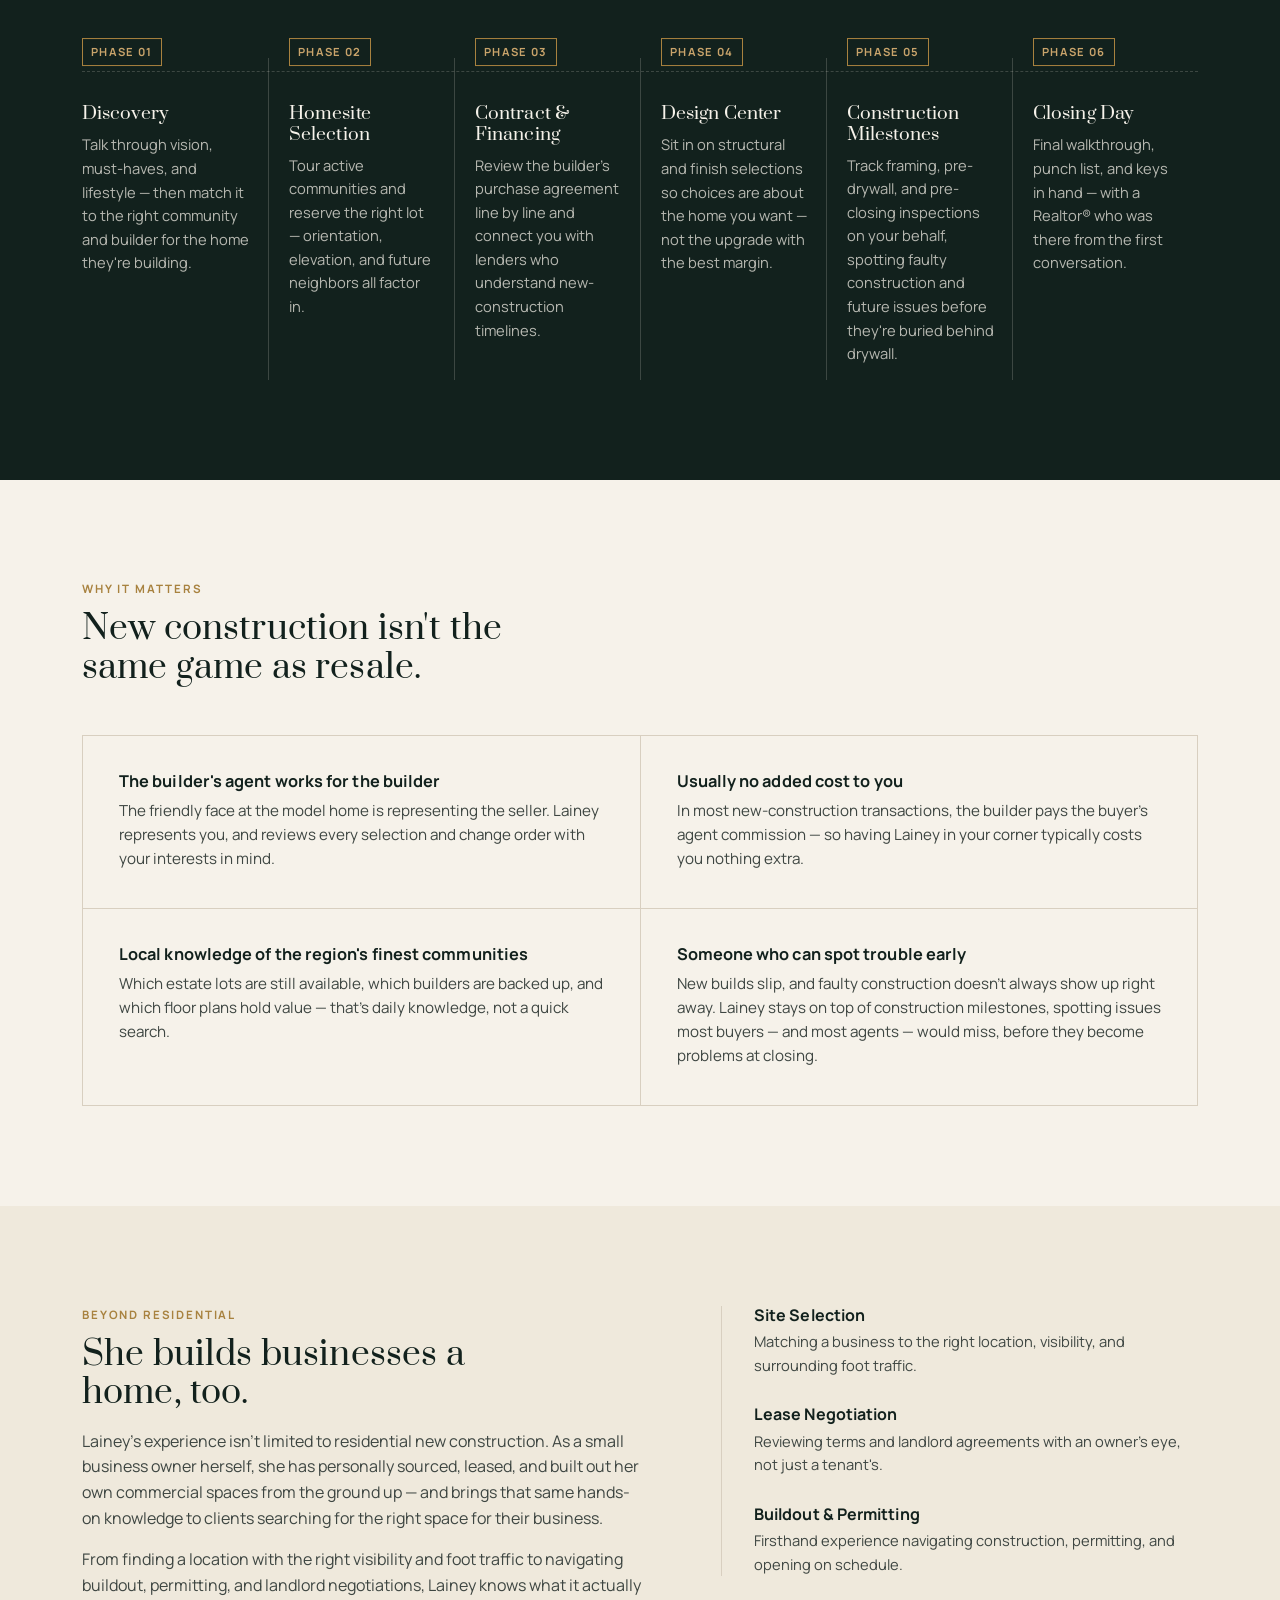
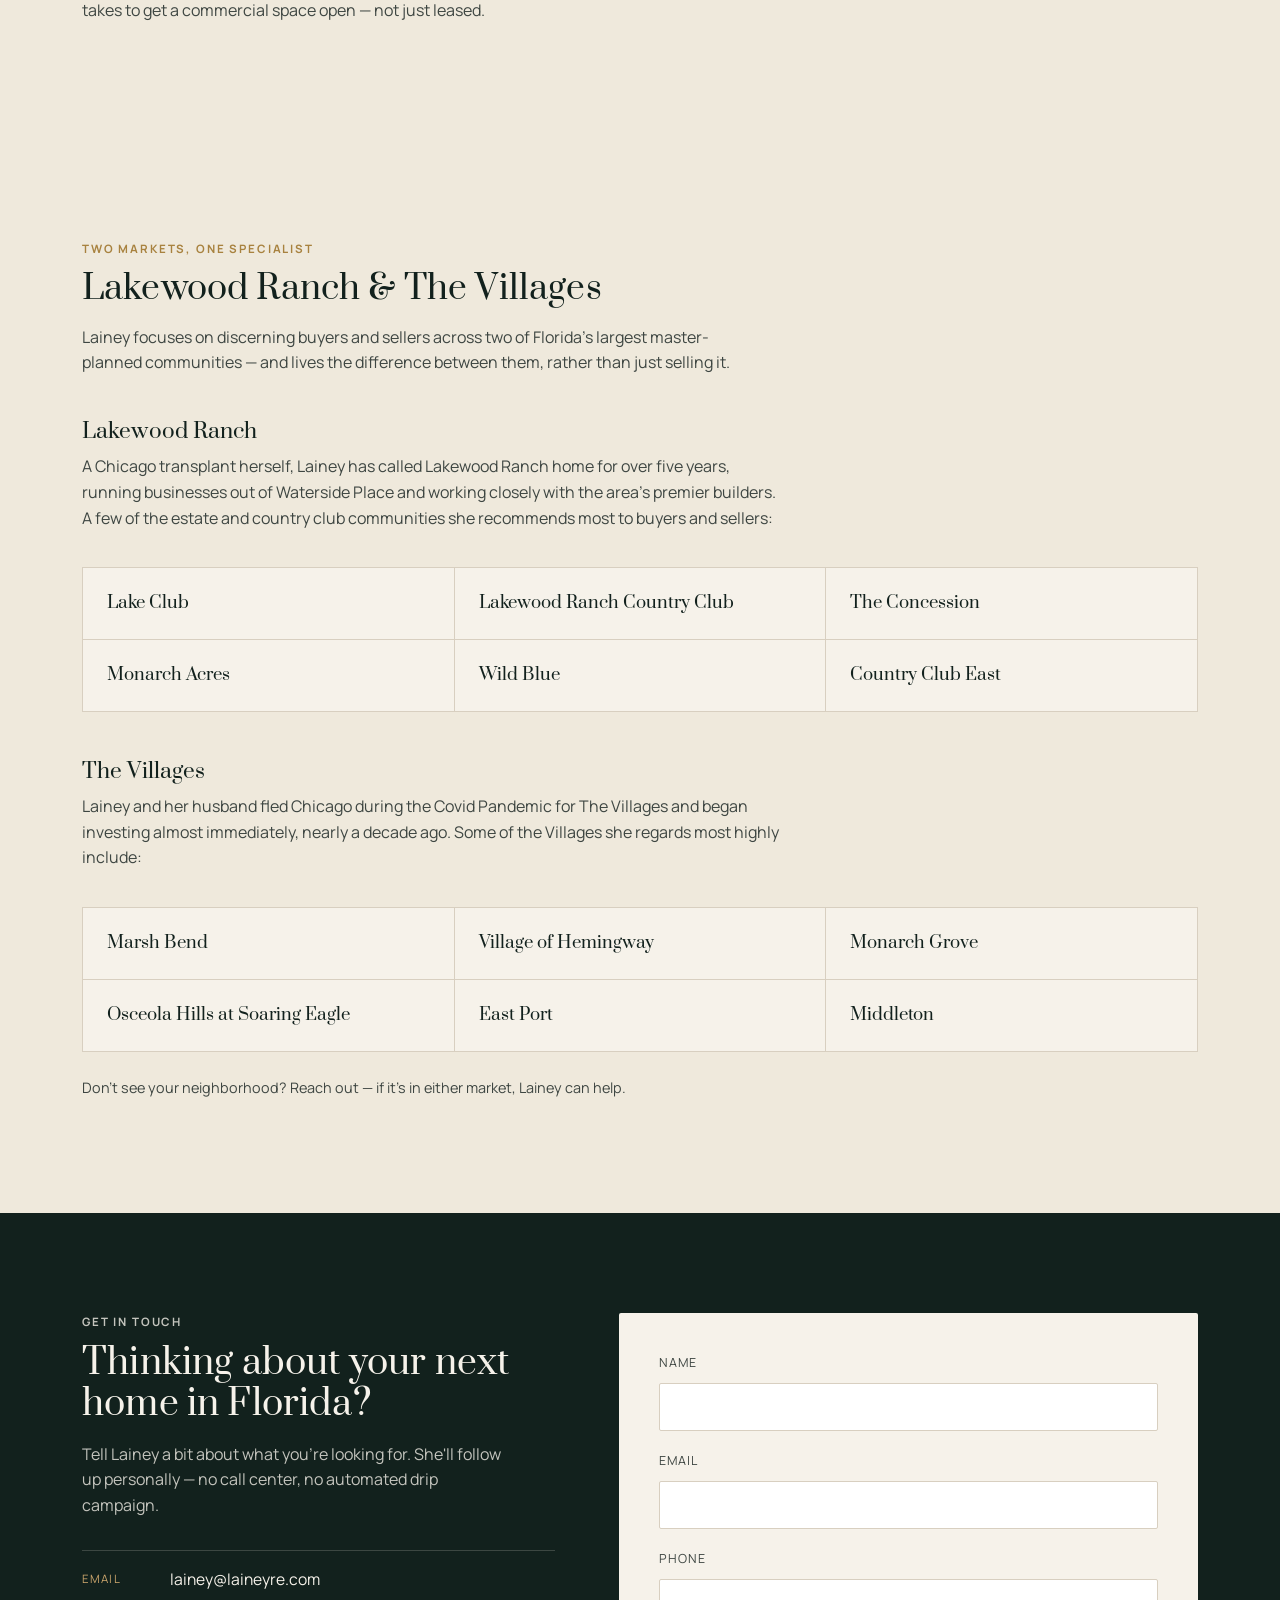
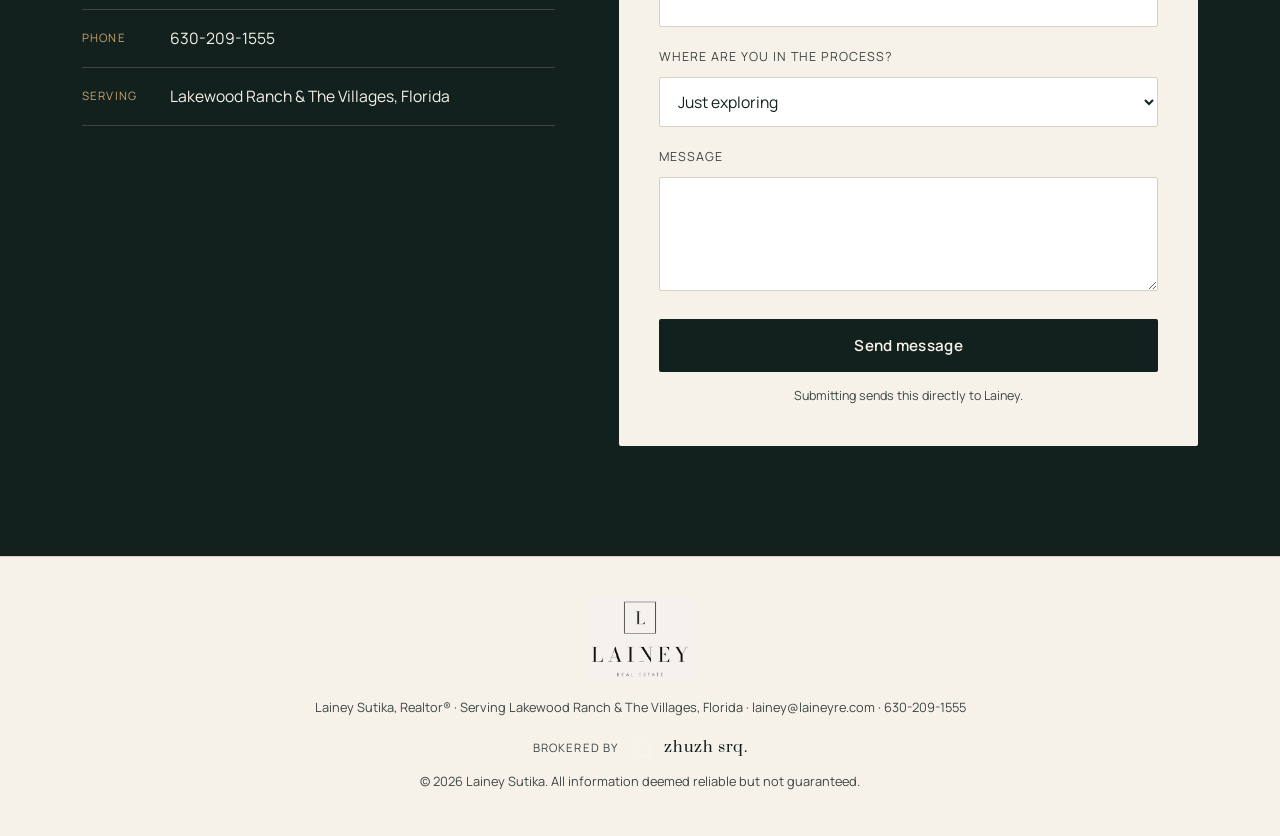
==== commit 845ad261: "Add files via upload" ====
--- a/preview.html
+++ b/preview.html
@@ -674,7 +674,7 @@
   <section class="hero" id="top">
     <div class="wrap hero-grid">
       <div class="hero-copy">
-        <h1>Devoted to the discerning,<br><em>specializing in Florida's two<br>largest master-planned communities.</em></h1>
+        <h1>Devoted to discerning buyers<br>and sellers, <em>specializing in Florida's<br>two largest master-planned communities.</em></h1>
         <p class="hero-sub">Lainey Sutika proudly represents those seeking and selling thoughtfully built homes and new construction.</p>
         <div class="hero-actions">
           <a class="btn btn-primary" href="#contact">Start the conversation</a>
@@ -702,7 +702,7 @@
         <h2>Most realtors sell real estate. Lainey spent twenty years building it.</h2>
         <p>Lainey Sutika earned her real estate license after two decades as a business owner, investor, and corporate marketing executive &mdash; experience most agents simply don't have. She and her husband own one of the fastest-growing insurance companies in the country, along with a construction company of their own.</p>
         <p>Lainey has personally built and sold properties ranging from modest villas to custom estates, and holds ownership interest in thousands of apartment units. She's also a small business owner in her own right, having built out commercial spaces from the ground up. Before any of it, she was a corporate marketing executive at McDonald's Corporation and Ernst &amp; Young.</p>
-        <p>That's the vantage point she brings to every client: she's seen this business from nearly every seat at the table &mdash; buyer, builder, investor, and owner &mdash; the good and the bad. Now she puts that experience to work for discerning buyers and sellers of thoughtfully built homes and new construction in Lakewood Ranch, and investing in The Villages &mdash; Florida's two largest master-planned communities.</p>
+        <p>That's the vantage point she brings to every client: she's seen this business from nearly every seat at the table &mdash; buyer, builder, investor, and owner &mdash; the good and the bad. Now she puts that experience to work for discerning buyers and sellers of thoughtfully built homes and new construction in Lakewood Ranch and The Villages &mdash; Florida's two largest master-planned communities.</p>
       </div>
     </div>
   </section>
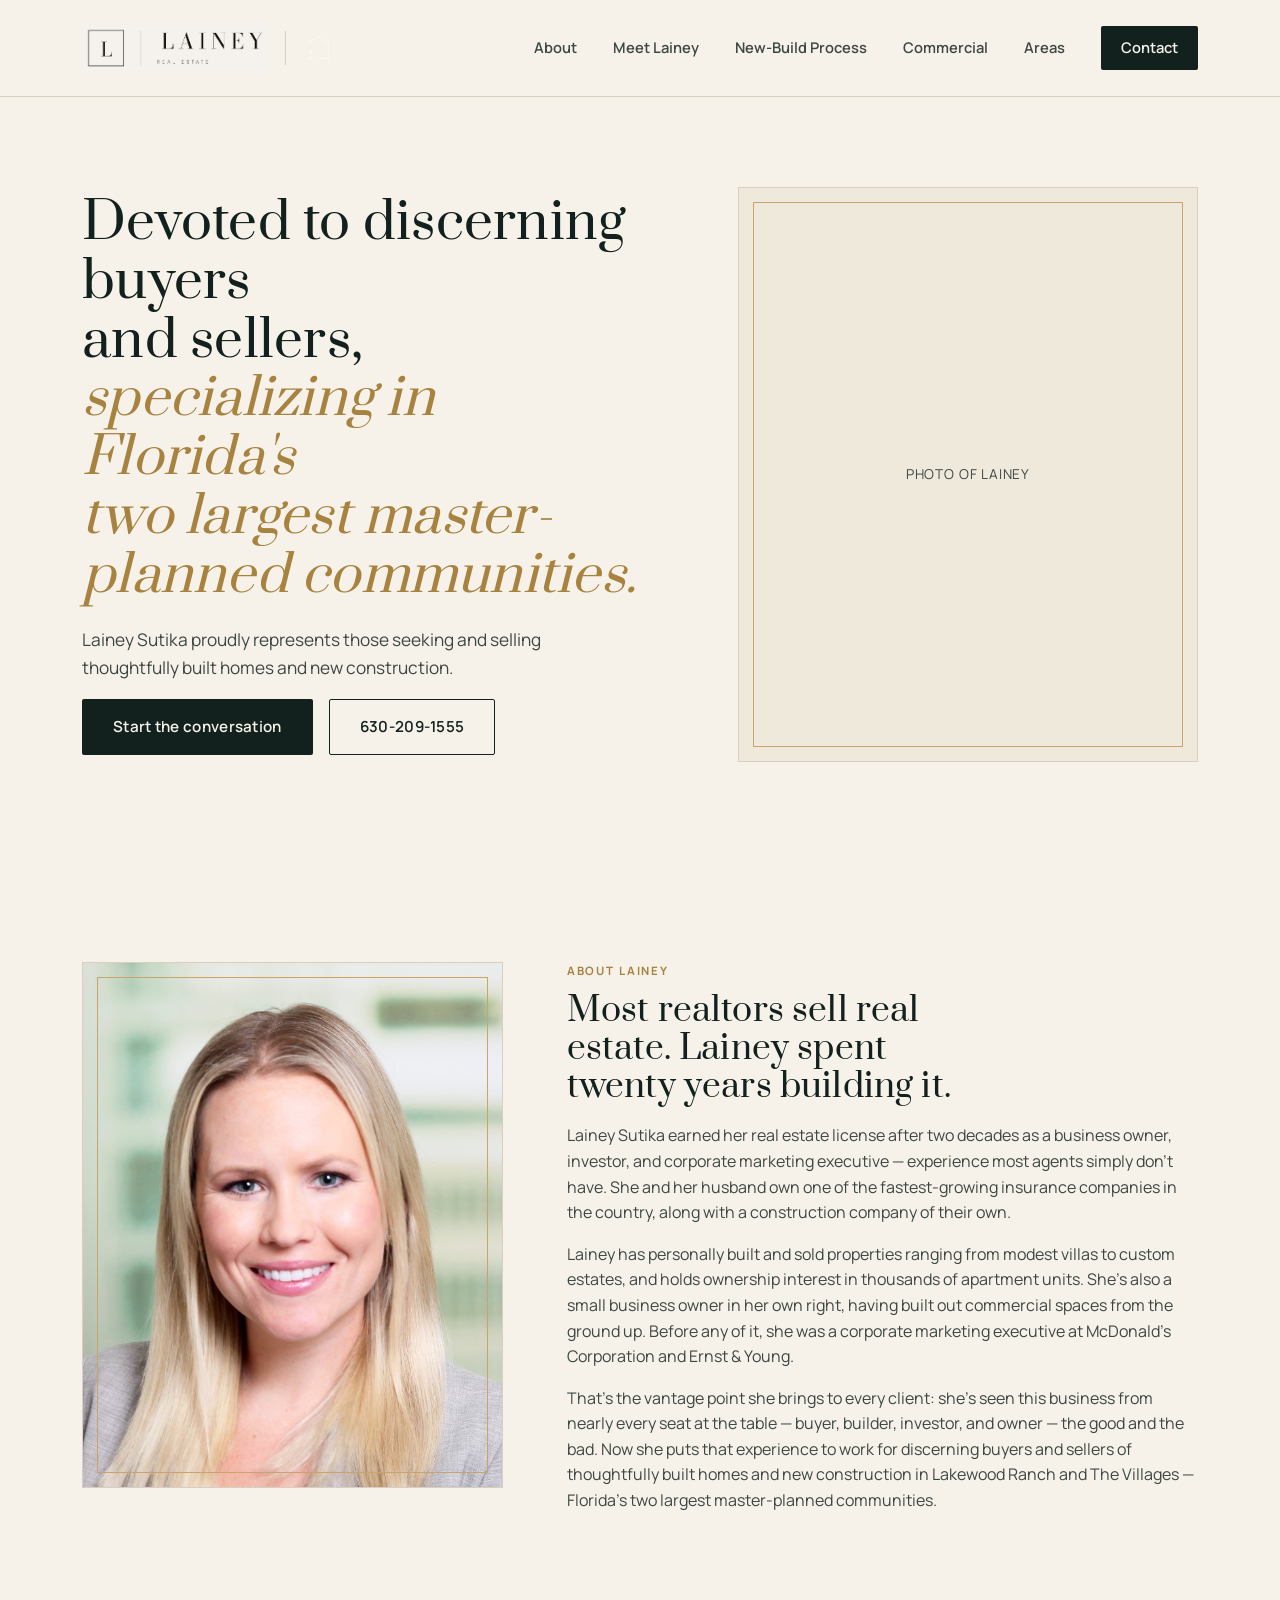
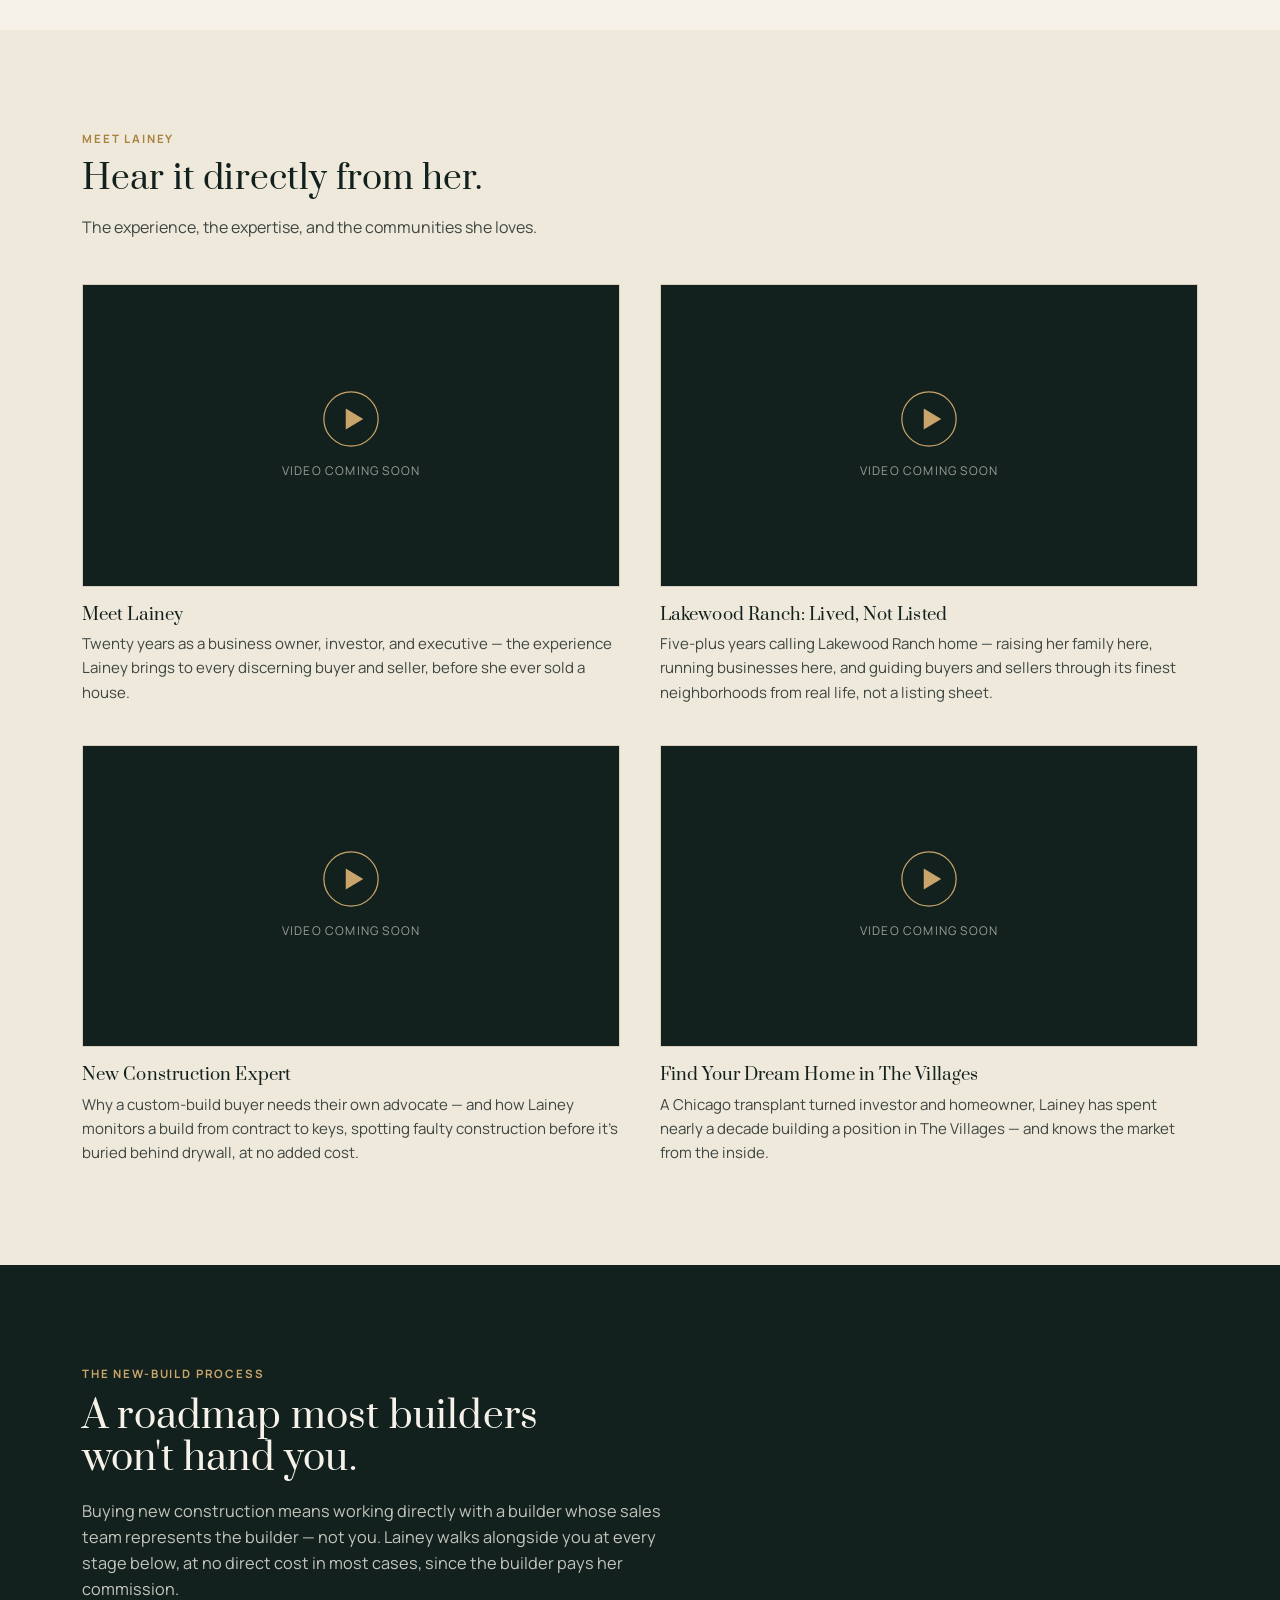
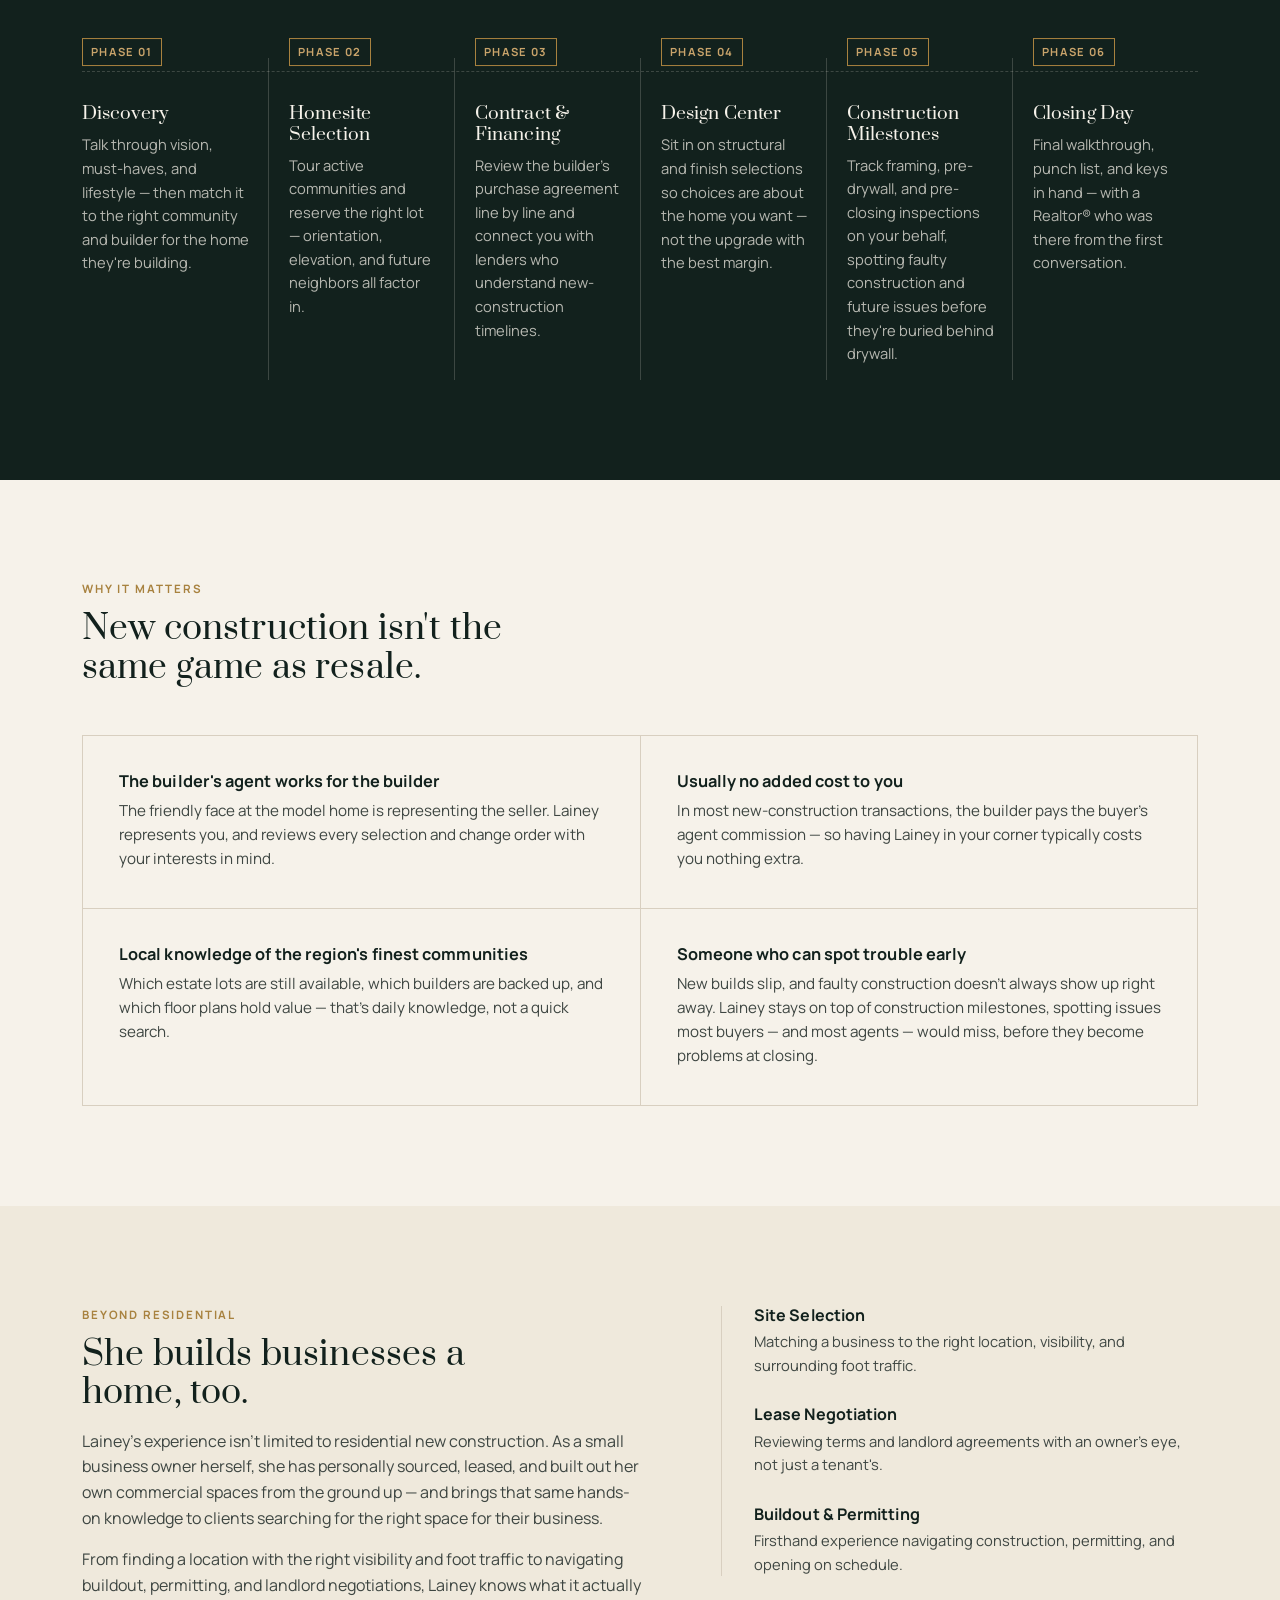
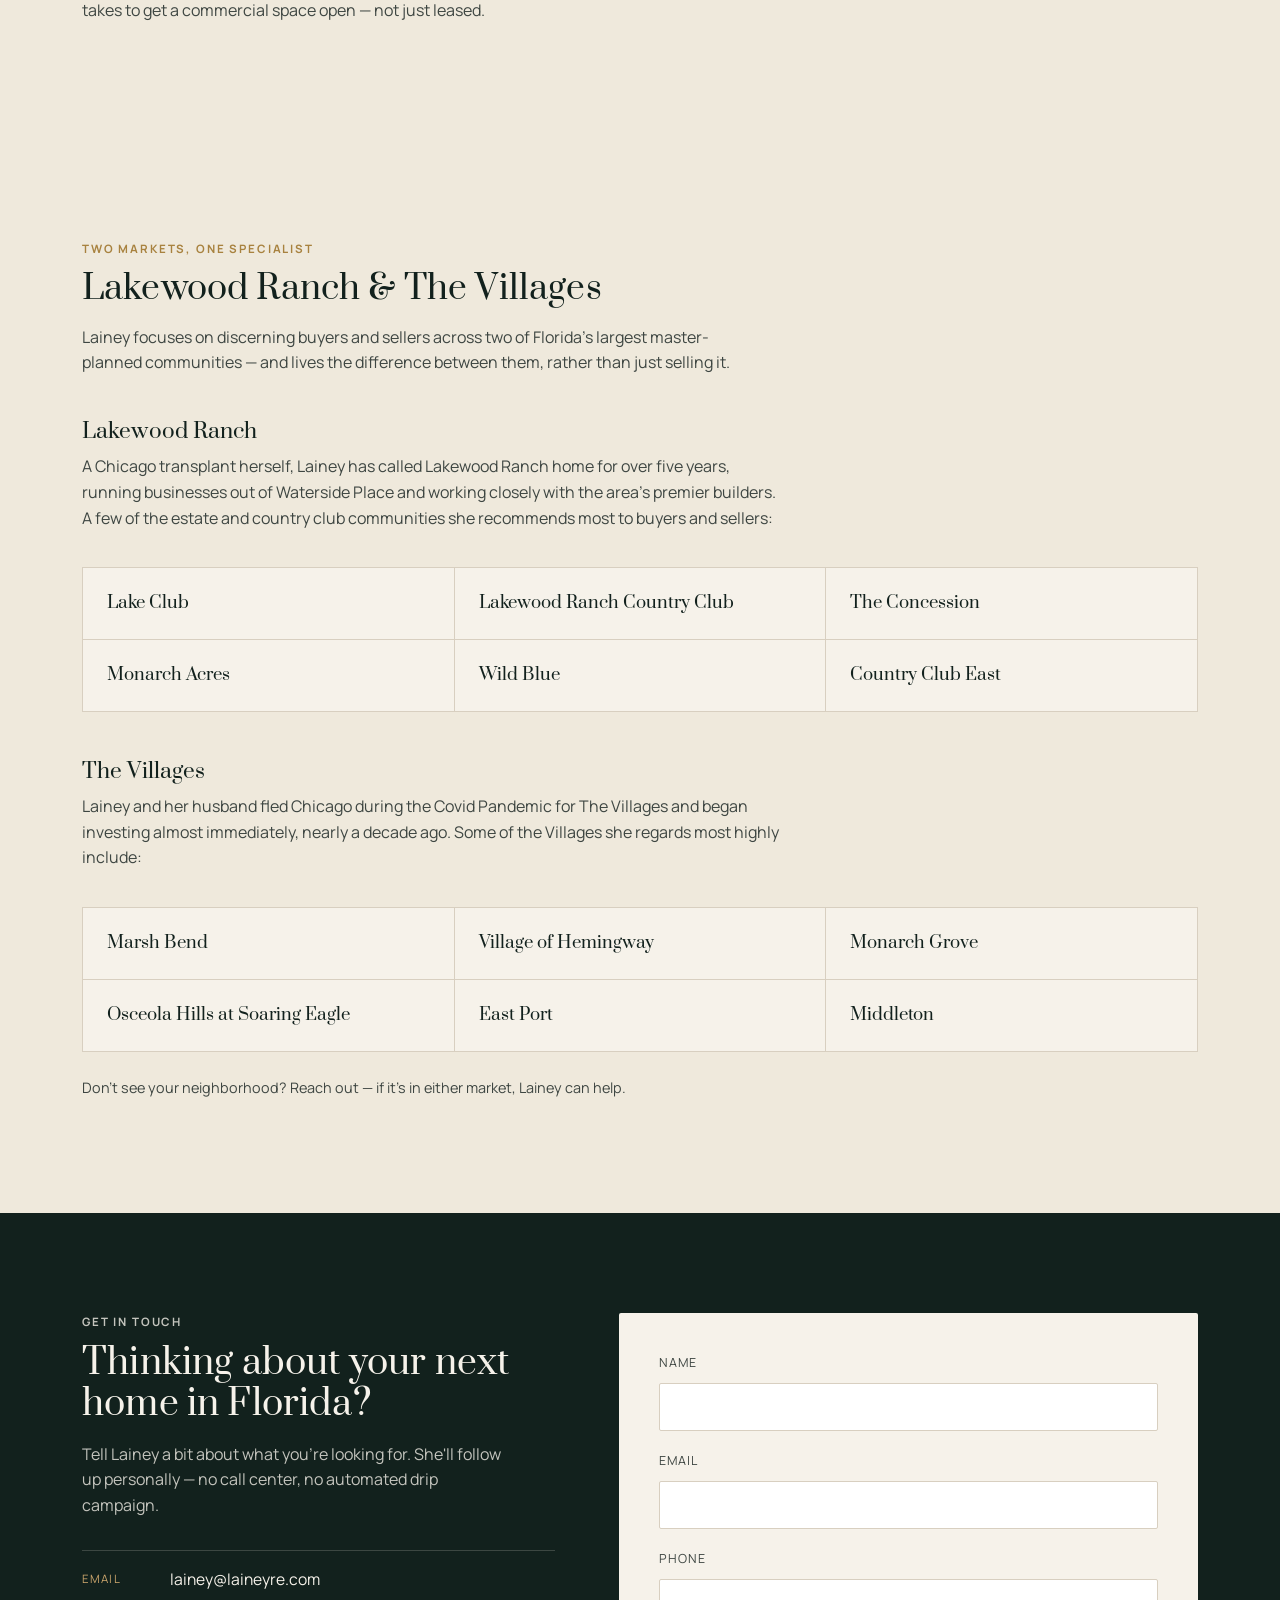
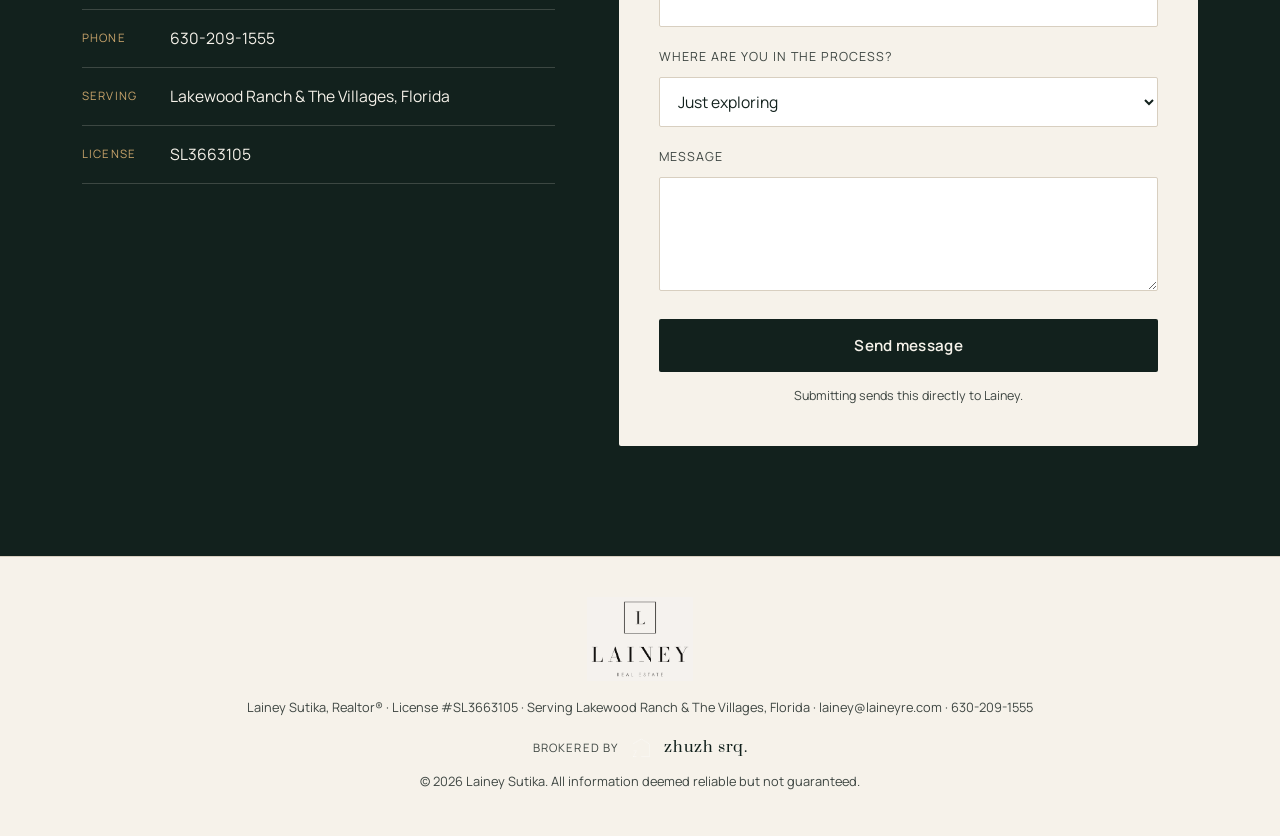
==== commit 9390e1ee: "Add files via upload" ====
--- a/preview.html
+++ b/preview.html
@@ -890,6 +890,7 @@
           <li><span>Email</span><a href="mailto:lainey@laineyre.com">lainey@laineyre.com</a></li>
           <li><span>Phone</span><a href="tel:6302091555">630-209-1555</a></li>
           <li><span>Serving</span>Lakewood Ranch &amp; The Villages, Florida</li>
+          <li><span>License</span>SL3663105</li>
         </ul>
       </div>
       <form class="contact-form" name="contact" method="POST" data-netlify="true" netlify-honeypot="bot-field">
@@ -927,7 +928,7 @@
 <footer class="site-footer">
   <div class="wrap footer-row">
     <img src="[data-uri]" alt="Lainey Real Estate" class="brand-footer-logo">
-    <p class="footer-fine">Lainey Sutika, Realtor&reg; &middot; Serving Lakewood Ranch &amp; The Villages, Florida &middot; <a href="mailto:lainey@laineyre.com">lainey@laineyre.com</a> &middot; <a href="tel:6302091555">630-209-1555</a></p>
+    <p class="footer-fine">Lainey Sutika, Realtor&reg; &middot; License #SL3663105 &middot; Serving Lakewood Ranch &amp; The Villages, Florida &middot; <a href="mailto:lainey@laineyre.com">lainey@laineyre.com</a> &middot; <a href="tel:6302091555">630-209-1555</a></p>
     <div class="brokerage-line">
       <span class="brokerage-label">Brokered by</span>
       <img src="[data-uri]" alt="zhuzh srq. brokerage" class="broker-logo">
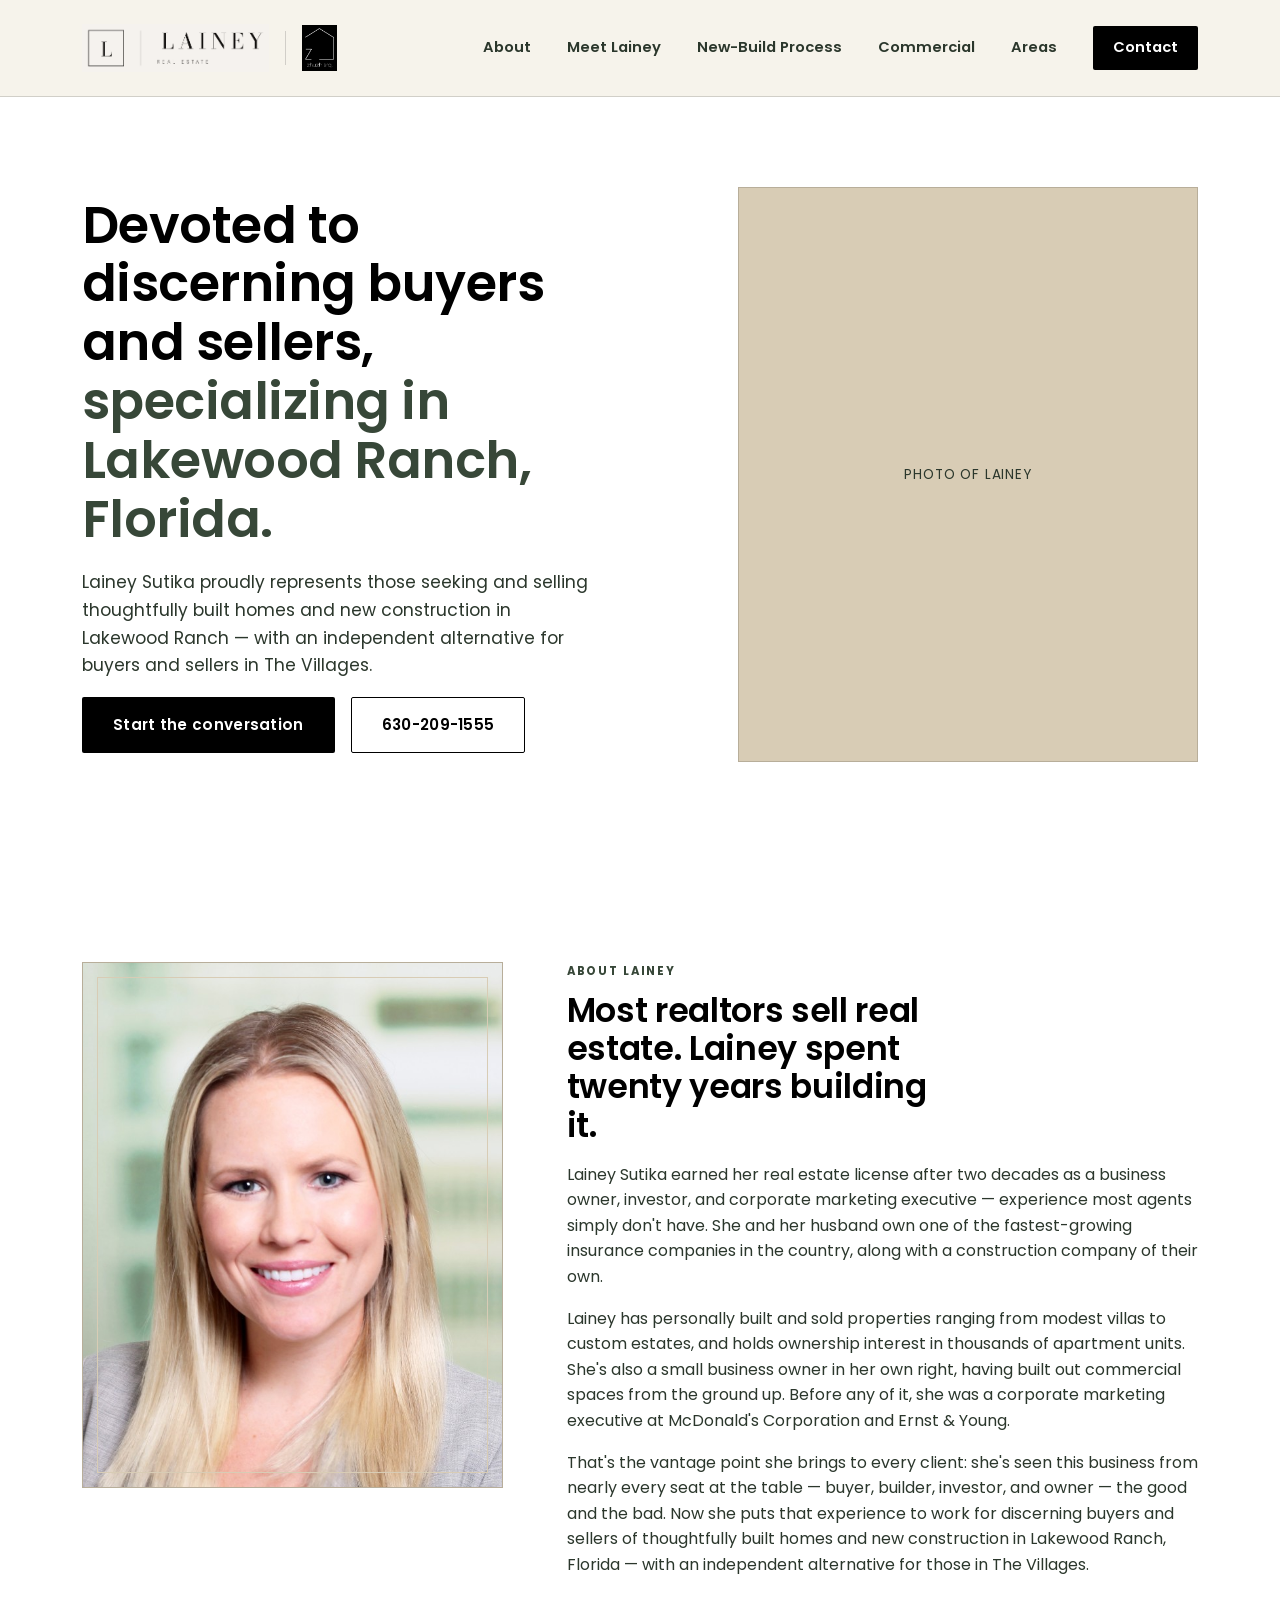
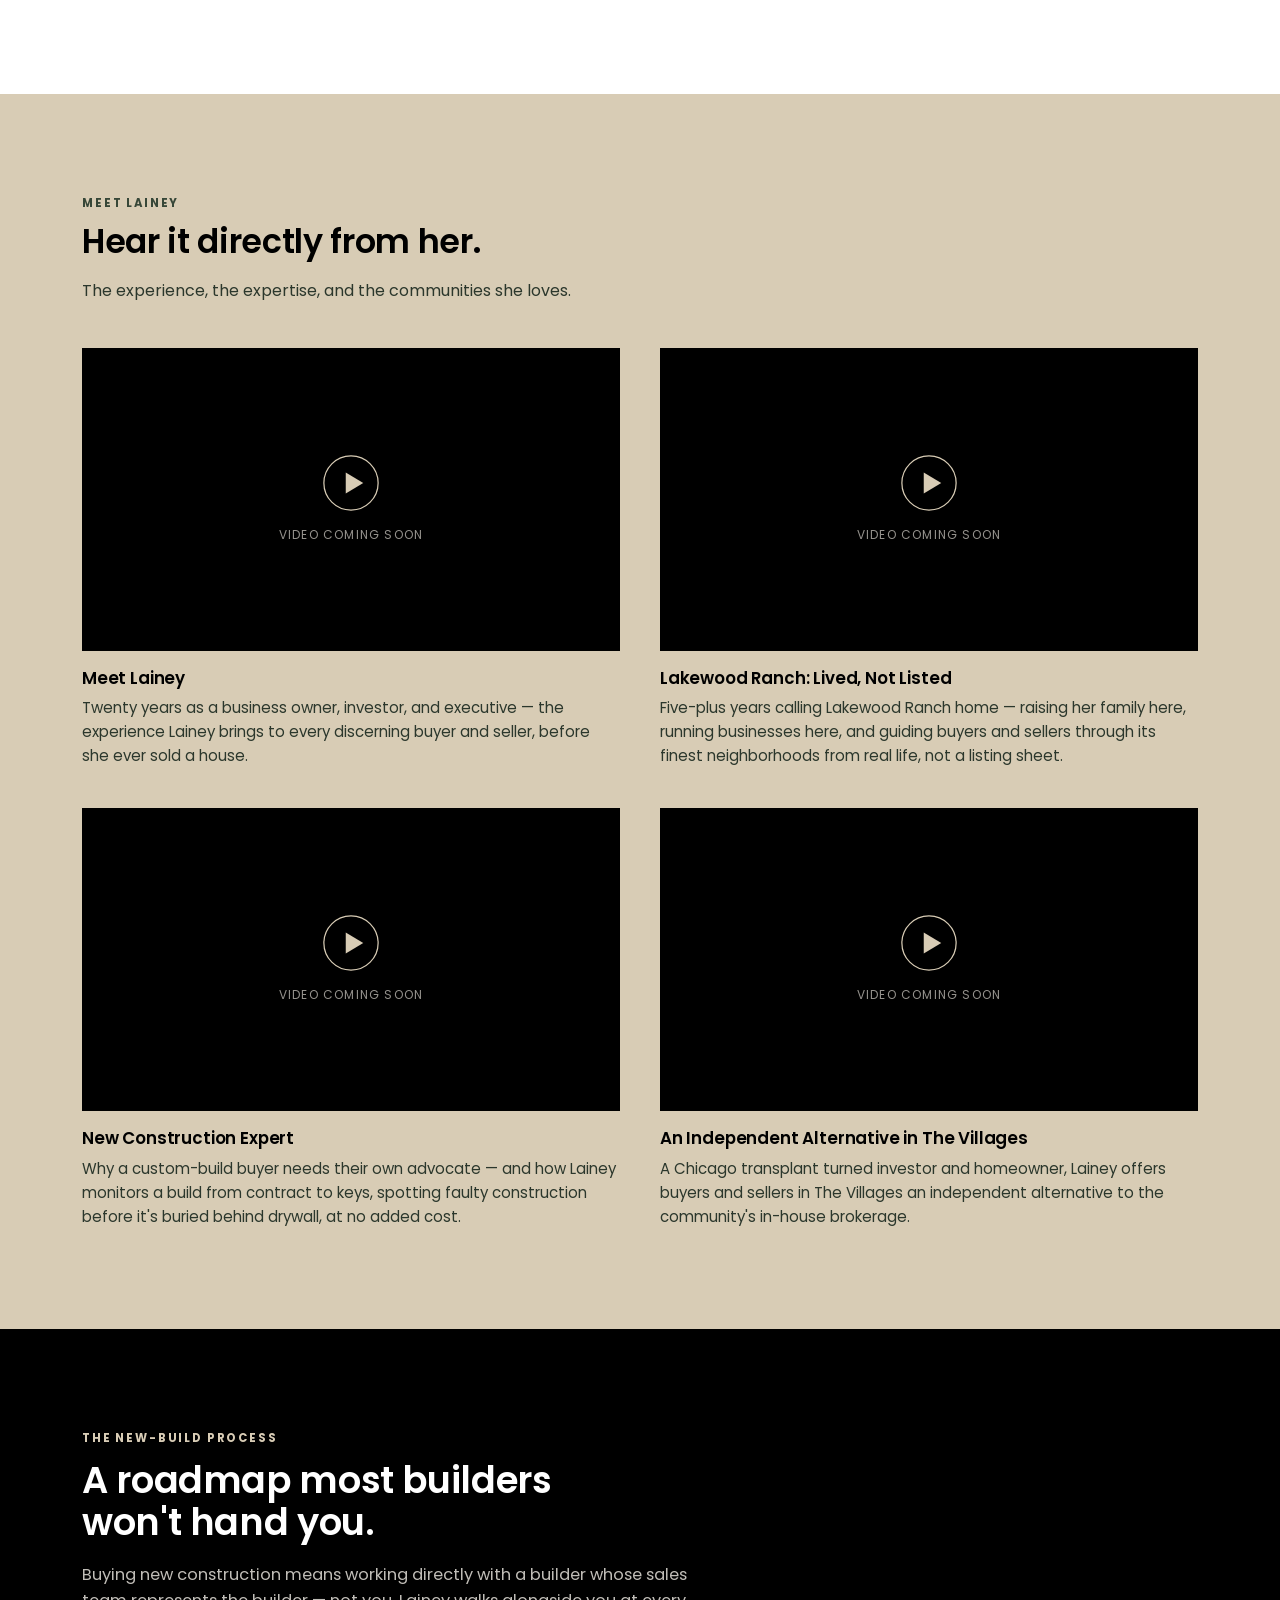
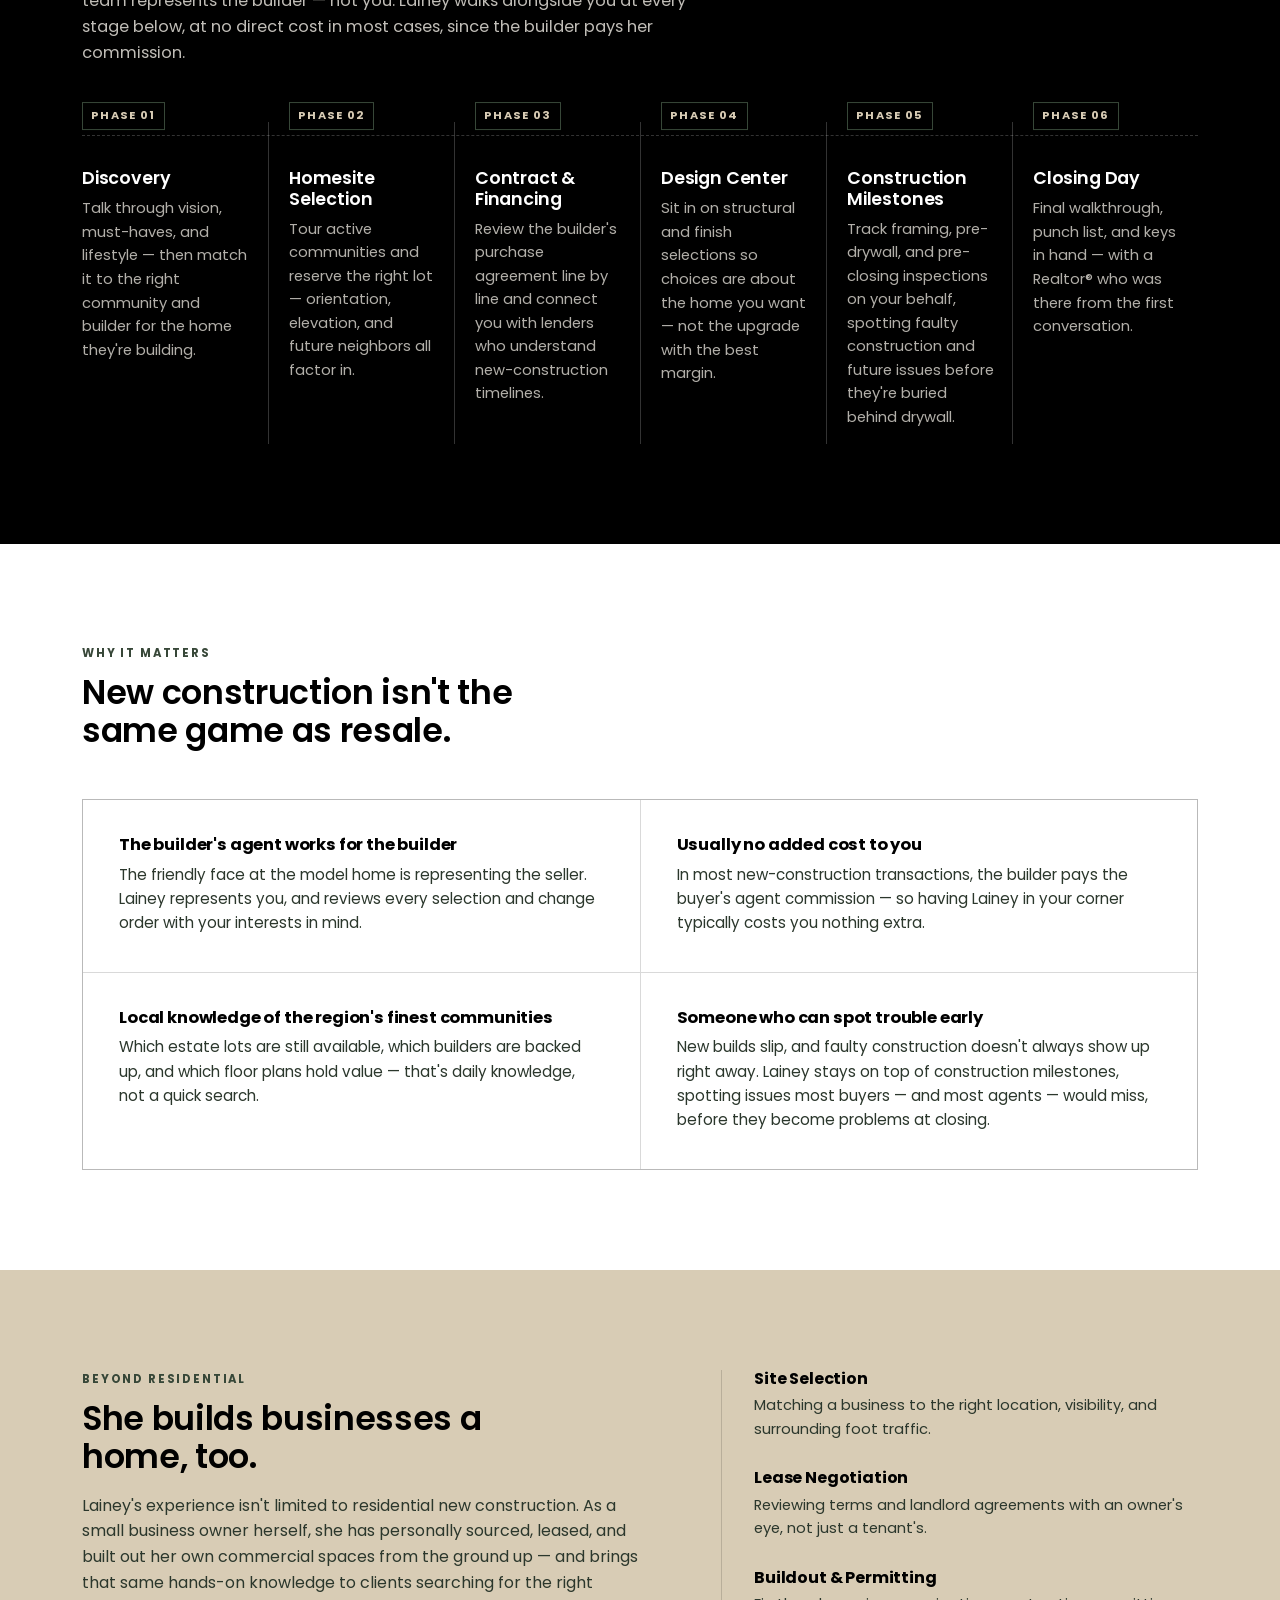
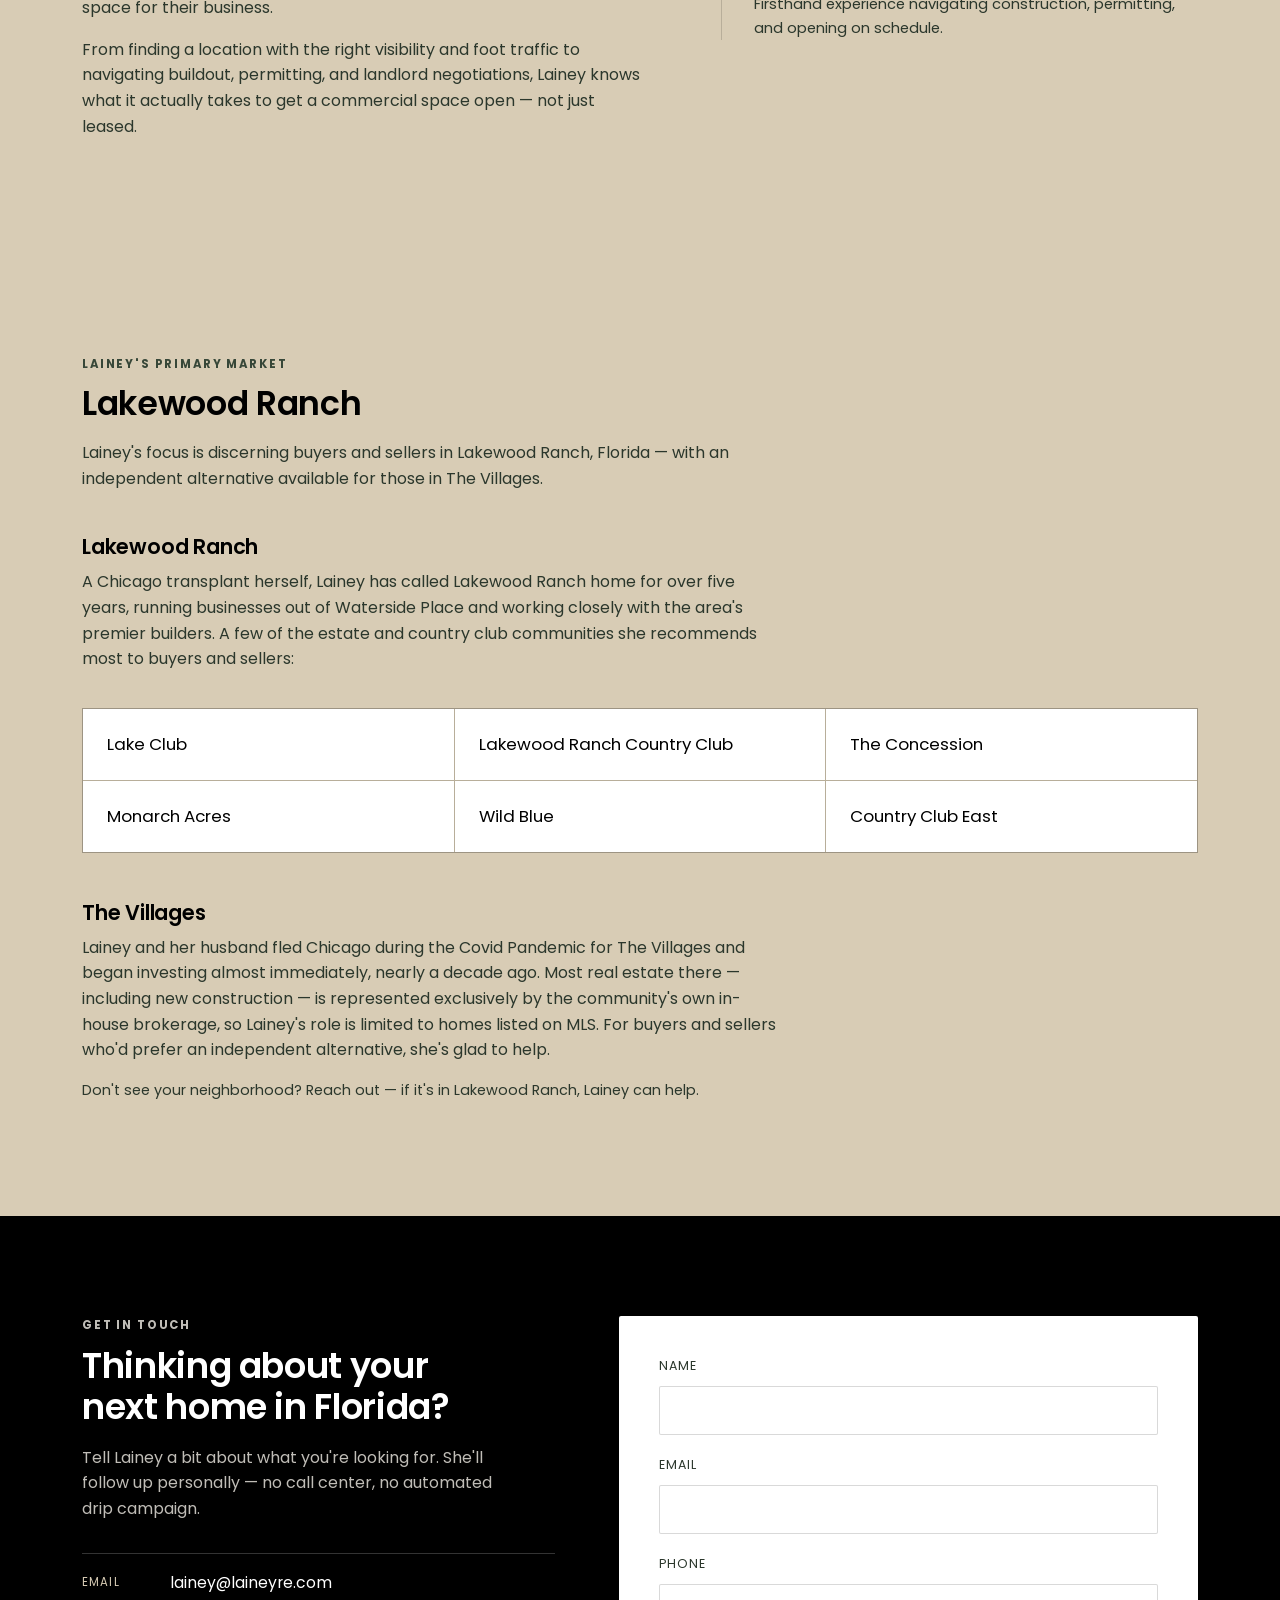
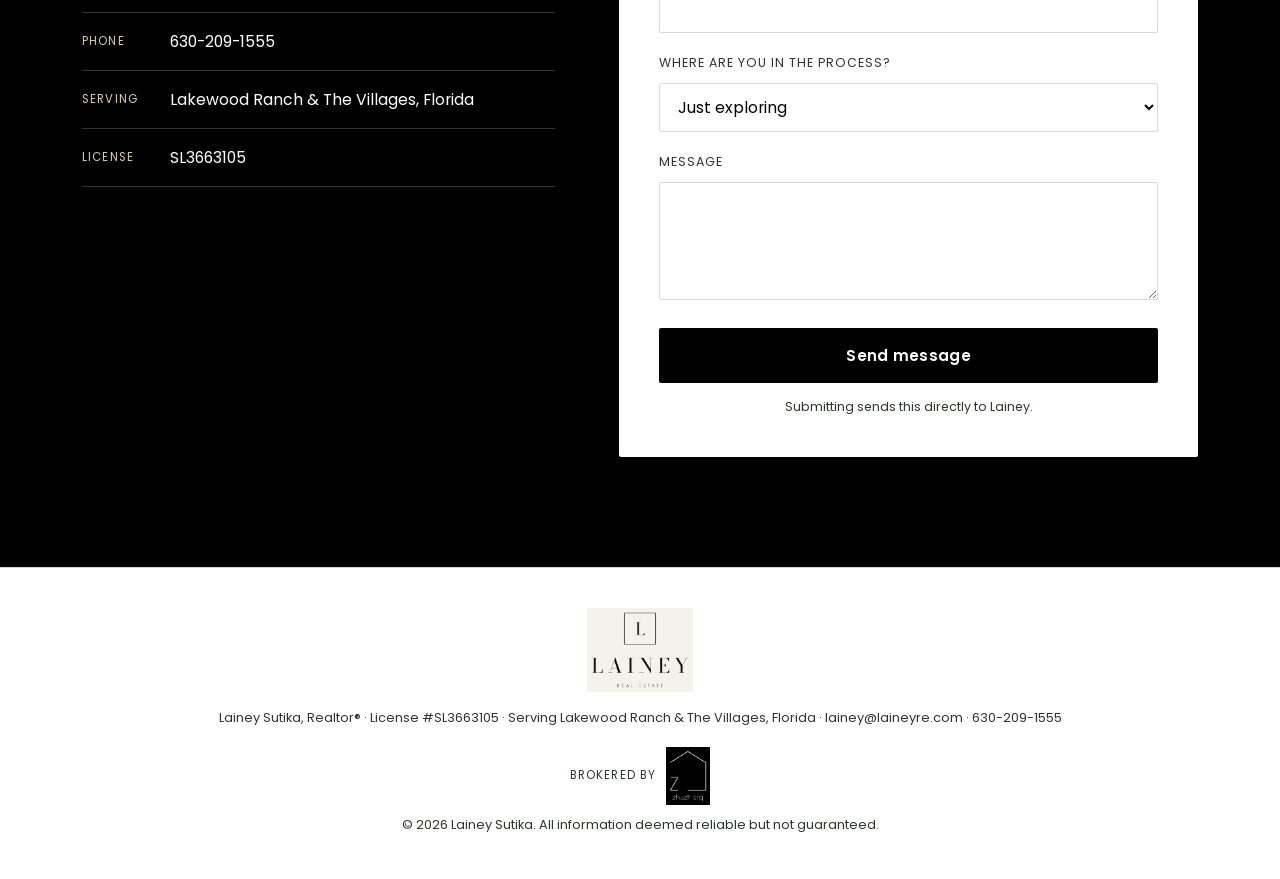
==== commit f4f32d1f: "Add files via upload" ====
--- a/preview.html
+++ b/preview.html
@@ -5,23 +5,23 @@
 <meta name="viewport" content="width=device-width, initial-scale=1.0">
 <title>LAINEY Preview</title>
 <style>
-@import url("https://fonts.googleapis.com/css2?family=Prata&family=Manrope:wght@400;500;600;700;800&display=swap");
+@import url("https://fonts.googleapis.com/css2?family=Poppins:ital,wght@0,300;0,400;0,500;0,600;0,700;0,800;1,400;1,500&display=swap");
 /* ===== Tokens ===== */
 :root{
-  --ink: #12211D;
-  --ink-soft: #1B2F29;
-  --ivory: #F6F2EA;
-  --ivory-dim: #EFE9DC;
-  --brass: #A8823F;
-  --brass-light: #C9A46B;
-  --clay: #8C5A3C;
-  --slate: #3E4642;
-  --line: #D8CFC0;
-  --line-on-dark: rgba(246,242,234,0.18);
+  --ink: #000000;
+  --ink-soft: #2B372C;
+  --ivory: #FFFFFF;
+  --ivory-dim: #D8CCB5;
+  --brass: #374738;
+  --brass-light: #D8CCB5;
+  --clay: #2B372C;
+  --slate: #2B372C;
+  --line: rgba(0,0,0,0.15);
+  --line-on-dark: rgba(255,255,255,0.2);
   --white: #FFFFFF;
 
-  --font-display: 'Prata', serif;
-  --font-body: 'Manrope', sans-serif;
+  --font-display: 'Object Sans', 'Poppins', 'Century Gothic', sans-serif;
+  --font-body: 'Object Sans', 'Poppins', 'Century Gothic', sans-serif;
 
   --container: 1180px;
 }
@@ -46,13 +46,13 @@
   font-family: var(--font-display);
   color: var(--ink);
   margin: 0 0 0.5em;
-  font-weight: 400;
+  font-weight: 600;
   line-height: 1.15;
-  letter-spacing: 0.005em;
+  letter-spacing: -0.01em;
 }
 
 p{ margin: 0 0 1em; }
-em{ font-style: italic; color: var(--brass); }
+em{ font-style: normal; color: var(--brass); font-weight: 600; }
 
 a{ color: inherit; text-decoration: none; }
 
@@ -151,7 +151,7 @@
   background: var(--line);
 }
 .header-broker-logo{
-  height: 32px;
+  height: 46px;
   width: auto;
   display: block;
 }
@@ -577,14 +577,8 @@
   color: var(--slate);
 }
 .broker-logo{
-  height: 26px;
+  height: 58px;
   width: auto;
-}
-.brokerage-name{
-  font-family: var(--font-display);
-  font-size: 0.95rem;
-  letter-spacing: 0.04em;
-  color: var(--ink);
 }
 .footer-fine{
   font-size: 0.8rem;
@@ -614,7 +608,7 @@
 @media (max-width: 760px){
   .header-row{ height: 80px; }
   .brand-logo{ height: 38px; }
-  .header-broker-logo{ height: 26px; }
+  .header-broker-logo{ height: 34px; }
   .nav-toggle{ display: flex; }
   .primary-nav{
     position: fixed;
@@ -652,7 +646,7 @@
     <div class="brand-group">
       <a href="#top" class="brand"><img src="[data-uri]" alt="Lainey Real Estate" class="brand-logo"></a>
       <span class="brand-divider" aria-hidden="true"></span>
-      <img src="[data-uri]" alt="zhuzh srq. brokerage" class="header-broker-logo">
+      <img src="[data-uri]" alt="zhuzh srq. brokerage" class="header-broker-logo">
     </div>
     <button class="nav-toggle" id="navToggle" aria-expanded="false" aria-controls="primaryNav" aria-label="Toggle menu">
       <span></span><span></span><span></span>
@@ -674,8 +668,8 @@
   <section class="hero" id="top">
     <div class="wrap hero-grid">
       <div class="hero-copy">
-        <h1>Devoted to discerning buyers<br>and sellers, <em>specializing in Florida's<br>two largest master-planned communities.</em></h1>
-        <p class="hero-sub">Lainey Sutika proudly represents those seeking and selling thoughtfully built homes and new construction.</p>
+        <h1>Devoted to discerning buyers<br>and sellers, <em>specializing in<br>Lakewood Ranch, Florida.</em></h1>
+        <p class="hero-sub">Lainey Sutika proudly represents those seeking and selling thoughtfully built homes and new construction in Lakewood Ranch &mdash; with an independent alternative for buyers and sellers in The Villages.</p>
         <div class="hero-actions">
           <a class="btn btn-primary" href="#contact">Start the conversation</a>
           <a class="btn btn-ghost" href="tel:6302091555">630-209-1555</a>
@@ -702,7 +696,7 @@
         <h2>Most realtors sell real estate. Lainey spent twenty years building it.</h2>
         <p>Lainey Sutika earned her real estate license after two decades as a business owner, investor, and corporate marketing executive &mdash; experience most agents simply don't have. She and her husband own one of the fastest-growing insurance companies in the country, along with a construction company of their own.</p>
         <p>Lainey has personally built and sold properties ranging from modest villas to custom estates, and holds ownership interest in thousands of apartment units. She's also a small business owner in her own right, having built out commercial spaces from the ground up. Before any of it, she was a corporate marketing executive at McDonald's Corporation and Ernst &amp; Young.</p>
-        <p>That's the vantage point she brings to every client: she's seen this business from nearly every seat at the table &mdash; buyer, builder, investor, and owner &mdash; the good and the bad. Now she puts that experience to work for discerning buyers and sellers of thoughtfully built homes and new construction in Lakewood Ranch and The Villages &mdash; Florida's two largest master-planned communities.</p>
+        <p>That's the vantage point she brings to every client: she's seen this business from nearly every seat at the table &mdash; buyer, builder, investor, and owner &mdash; the good and the bad. Now she puts that experience to work for discerning buyers and sellers of thoughtfully built homes and new construction in Lakewood Ranch, Florida &mdash; with an independent alternative for those in The Villages.</p>
       </div>
     </div>
   </section>
@@ -743,8 +737,8 @@
             <svg class="play-icon" viewBox="0 0 64 64" aria-hidden="true"><circle cx="32" cy="32" r="31" class="play-ring"/><polygon points="26,20 46,32 26,44" class="play-tri"/></svg>
             <span class="video-placeholder-label">Video coming soon</span>
           </div>
-          <h3>Find Your Dream Home in The Villages</h3>
-          <p>A Chicago transplant turned investor and homeowner, Lainey has spent nearly a decade building a position in The Villages &mdash; and knows the market from the inside.</p>
+          <h3>An Independent Alternative in The Villages</h3>
+          <p>A Chicago transplant turned investor and homeowner, Lainey offers buyers and sellers in The Villages an independent alternative to the community's in-house brokerage.</p>
         </div>
       </div>
     </div>
@@ -845,9 +839,9 @@
   <!-- SERVICE AREAS -->
   <section class="areas" id="areas">
     <div class="wrap">
-      <p class="eyebrow">Two Markets, One Specialist</p>
-      <h2>Lakewood Ranch &amp; The Villages</h2>
-      <p class="areas-sub">Lainey focuses on discerning buyers and sellers across two of Florida's largest master-planned communities &mdash; and lives the difference between them, rather than just selling it.</p>
+      <p class="eyebrow">Lainey's Primary Market</p>
+      <h2>Lakewood Ranch</h2>
+      <p class="areas-sub">Lainey's focus is discerning buyers and sellers in Lakewood Ranch, Florida &mdash; with an independent alternative available for those in The Villages.</p>
 
       <div class="market-block">
         <h3 class="market-title">Lakewood Ranch</h3>
@@ -864,18 +858,10 @@
 
       <div class="market-block">
         <h3 class="market-title">The Villages</h3>
-        <p class="market-copy">Lainey and her husband fled Chicago during the Covid Pandemic for The Villages and began investing almost immediately, nearly a decade ago. Some of the Villages she regards most highly include:</p>
-        <ul class="village-grid">
-          <li>Marsh Bend</li>
-          <li>Village of Hemingway</li>
-          <li>Monarch Grove</li>
-          <li>Osceola Hills at Soaring Eagle</li>
-          <li>East Port</li>
-          <li>Middleton</li>
-        </ul>
-      </div>
-
-      <p class="areas-note">Don't see your neighborhood? Reach out &mdash; if it's in either market, Lainey can help.</p>
+        <p class="market-copy">Lainey and her husband fled Chicago during the Covid Pandemic for The Villages and began investing almost immediately, nearly a decade ago. Most real estate there &mdash; including new construction &mdash; is represented exclusively by the community's own in-house brokerage, so Lainey's role is limited to homes listed on MLS. For buyers and sellers who'd prefer an independent alternative, she's glad to help.</p>
+      </div>
+
+      <p class="areas-note">Don't see your neighborhood? Reach out &mdash; if it's in Lakewood Ranch, Lainey can help.</p>
     </div>
   </section>
 
@@ -931,8 +917,7 @@
     <p class="footer-fine">Lainey Sutika, Realtor&reg; &middot; License #SL3663105 &middot; Serving Lakewood Ranch &amp; The Villages, Florida &middot; <a href="mailto:lainey@laineyre.com">lainey@laineyre.com</a> &middot; <a href="tel:6302091555">630-209-1555</a></p>
     <div class="brokerage-line">
       <span class="brokerage-label">Brokered by</span>
-      <img src="[data-uri]" alt="zhuzh srq. brokerage" class="broker-logo">
-      <span class="brokerage-name">zhuzh srq.</span>
+      <img src="[data-uri]" alt="zhuzh srq. brokerage" class="broker-logo">
     </div>
     <p class="footer-fine">&copy; <span id="year"></span> Lainey Sutika. All information deemed reliable but not guaranteed.</p>
   </div>
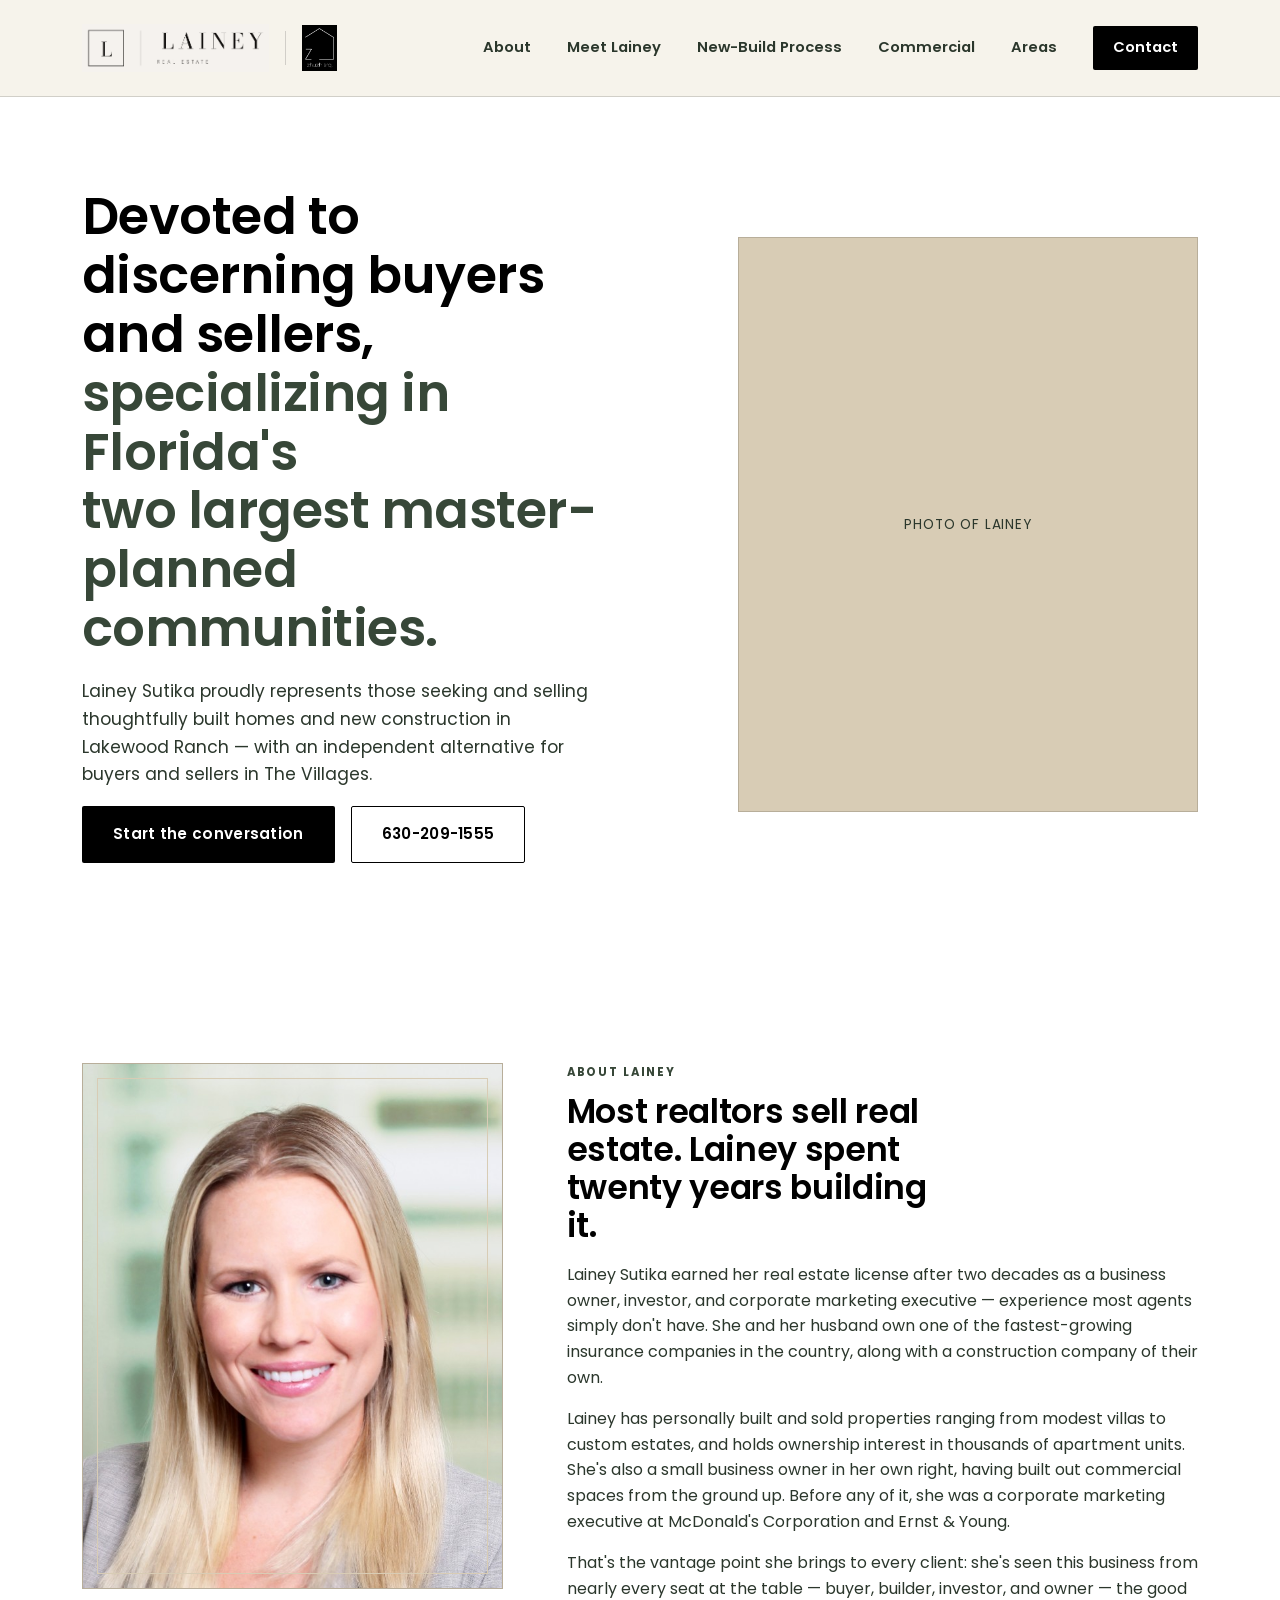
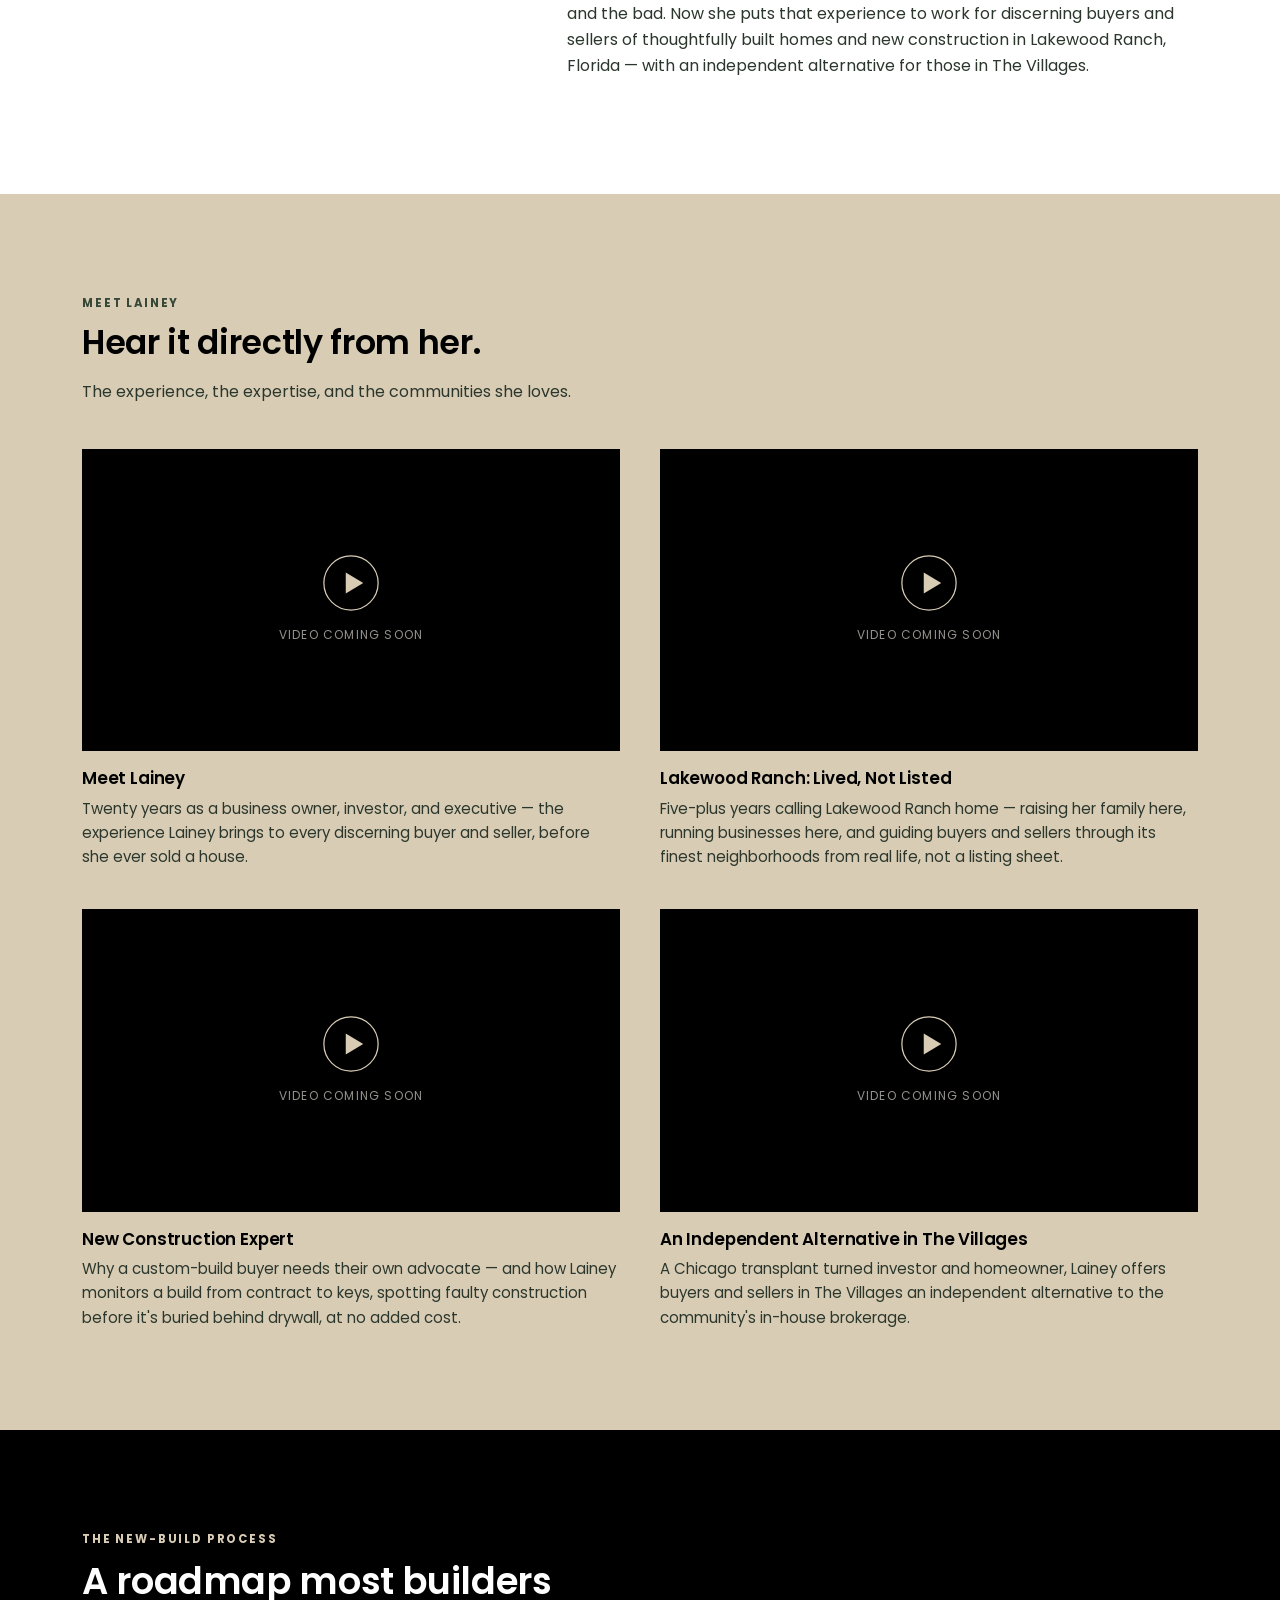
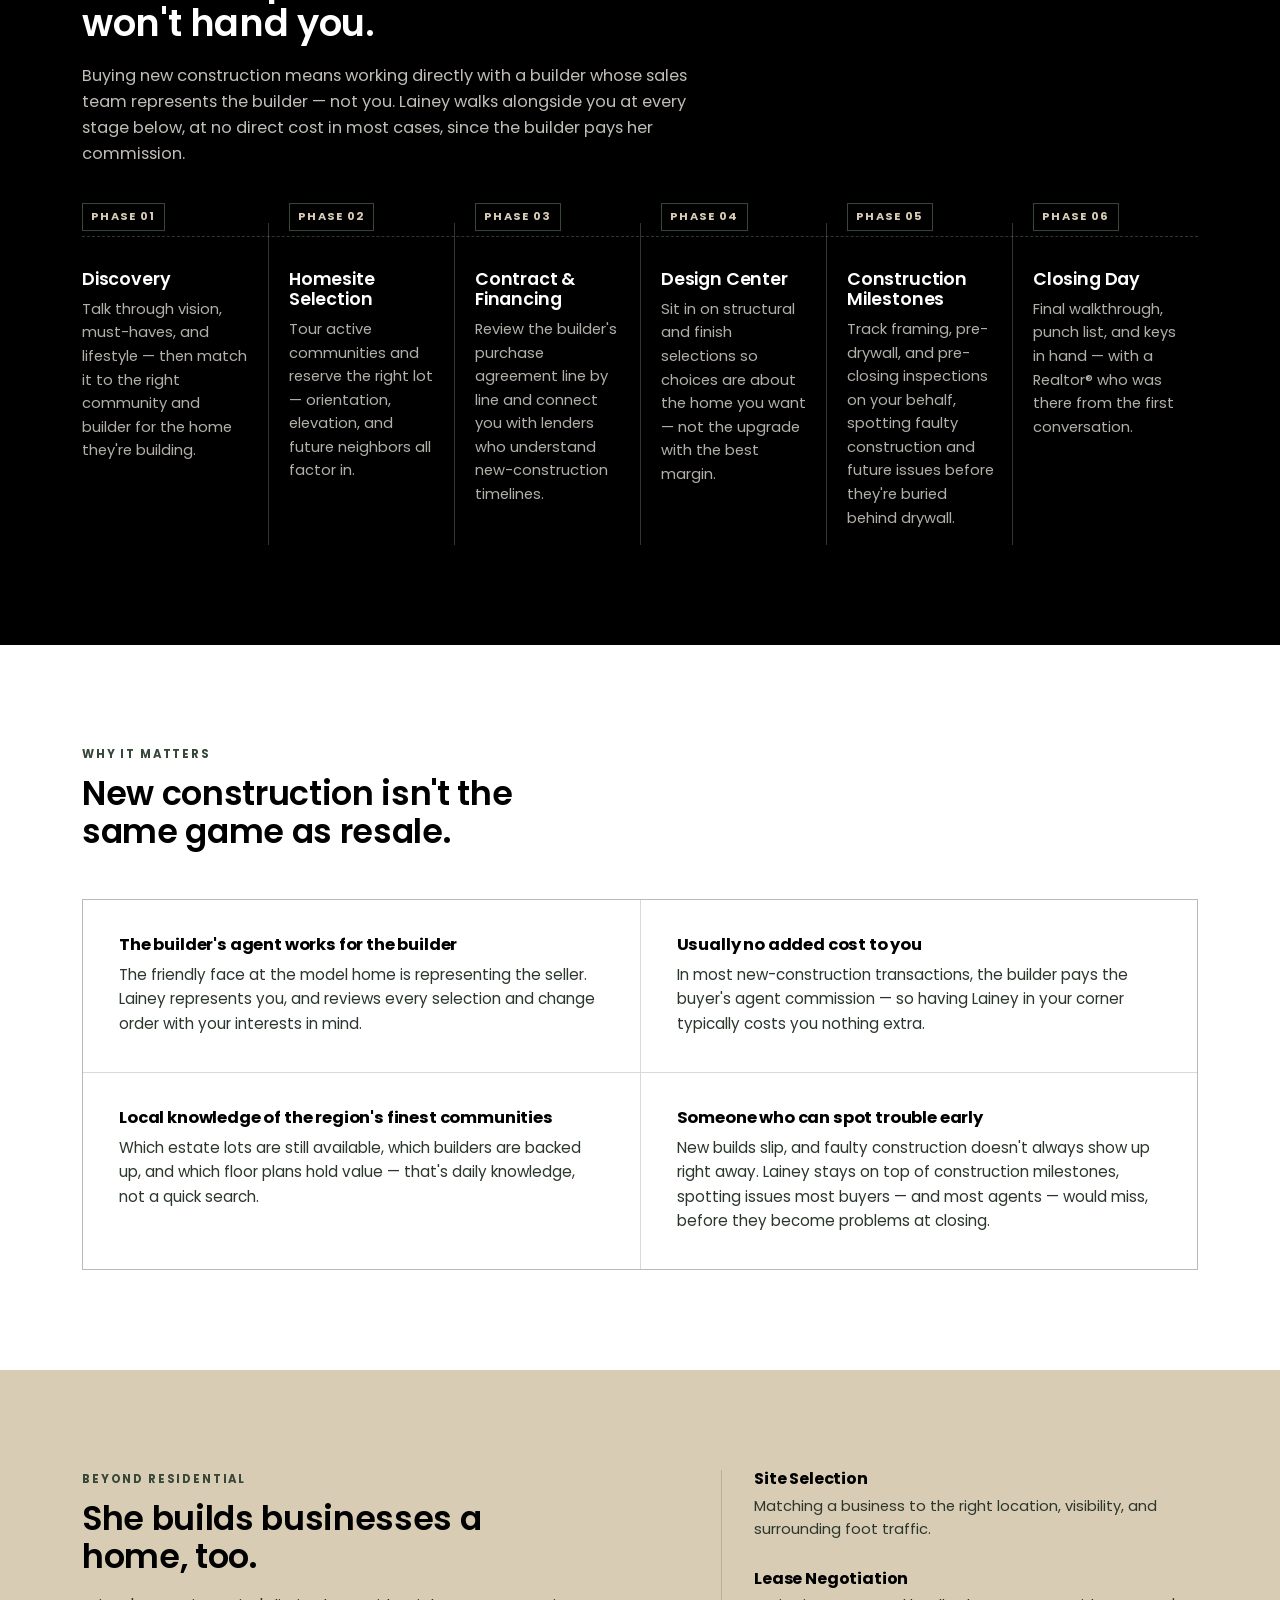
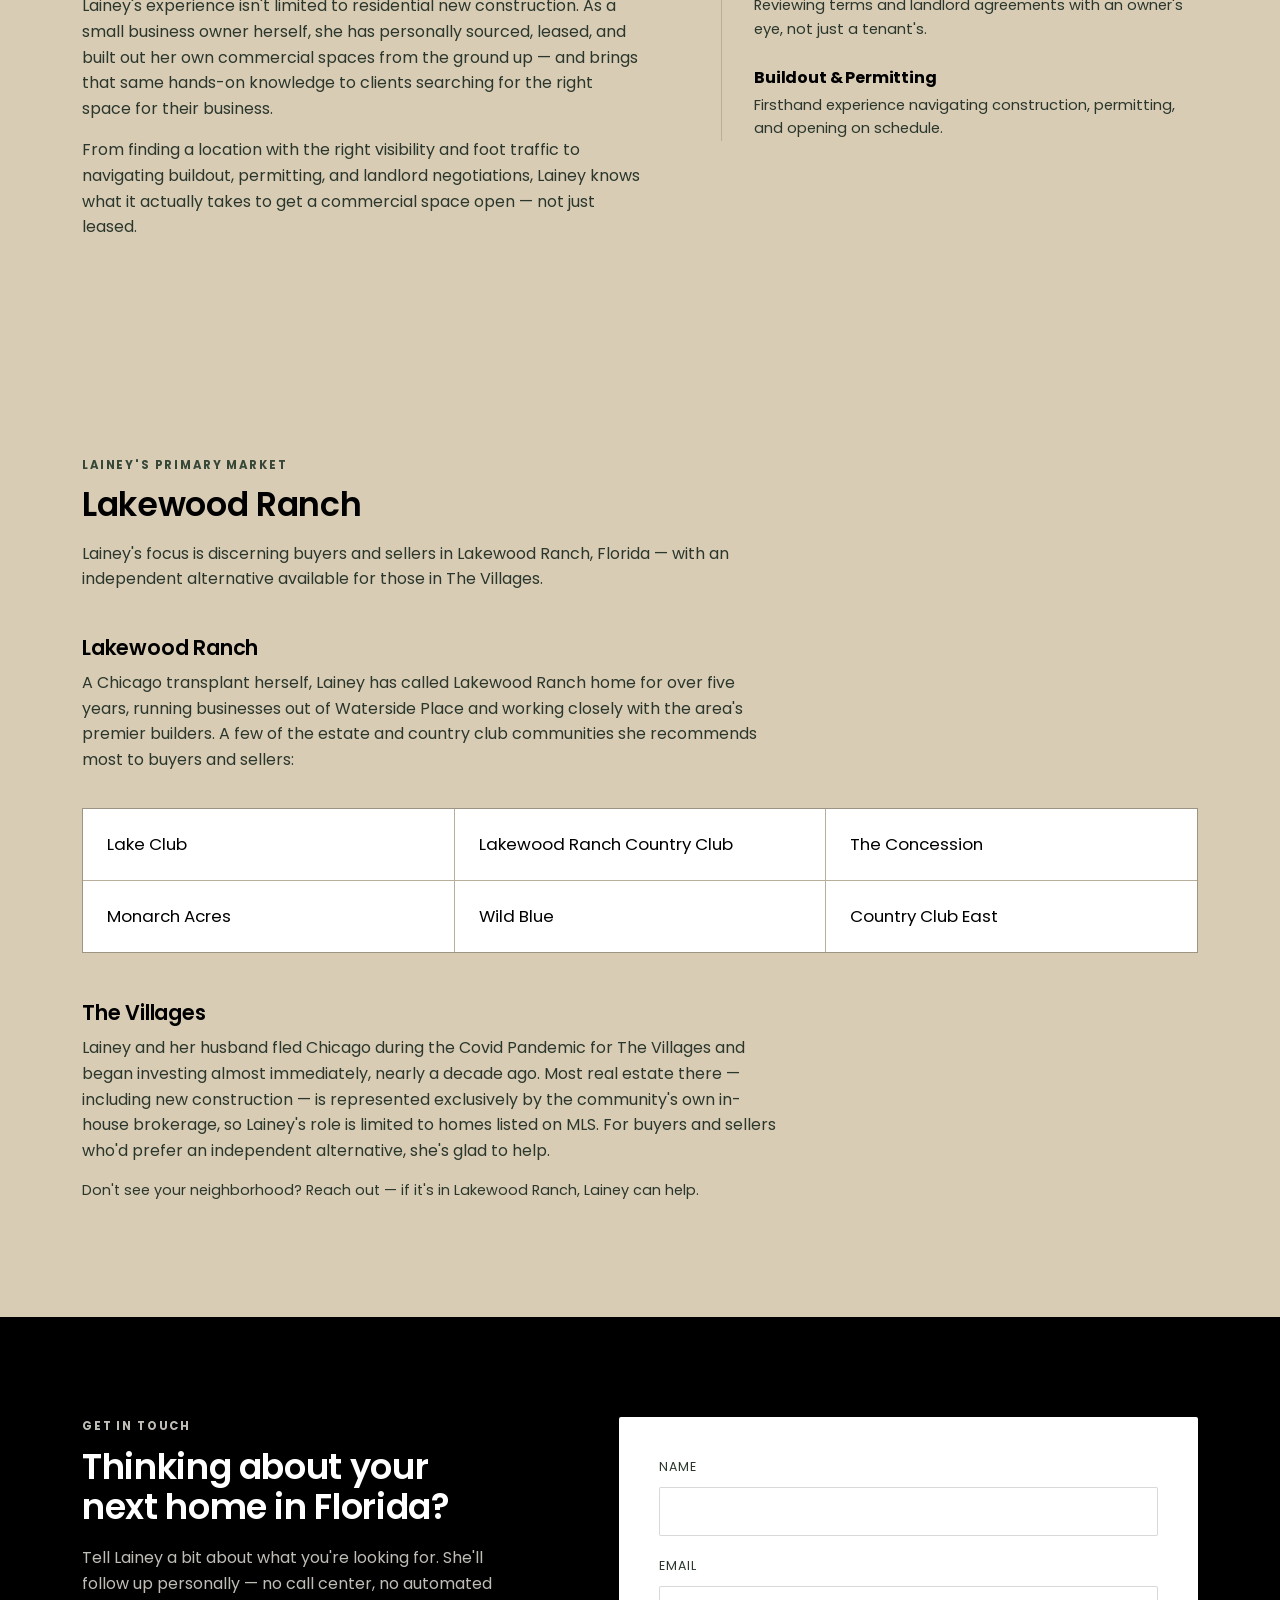
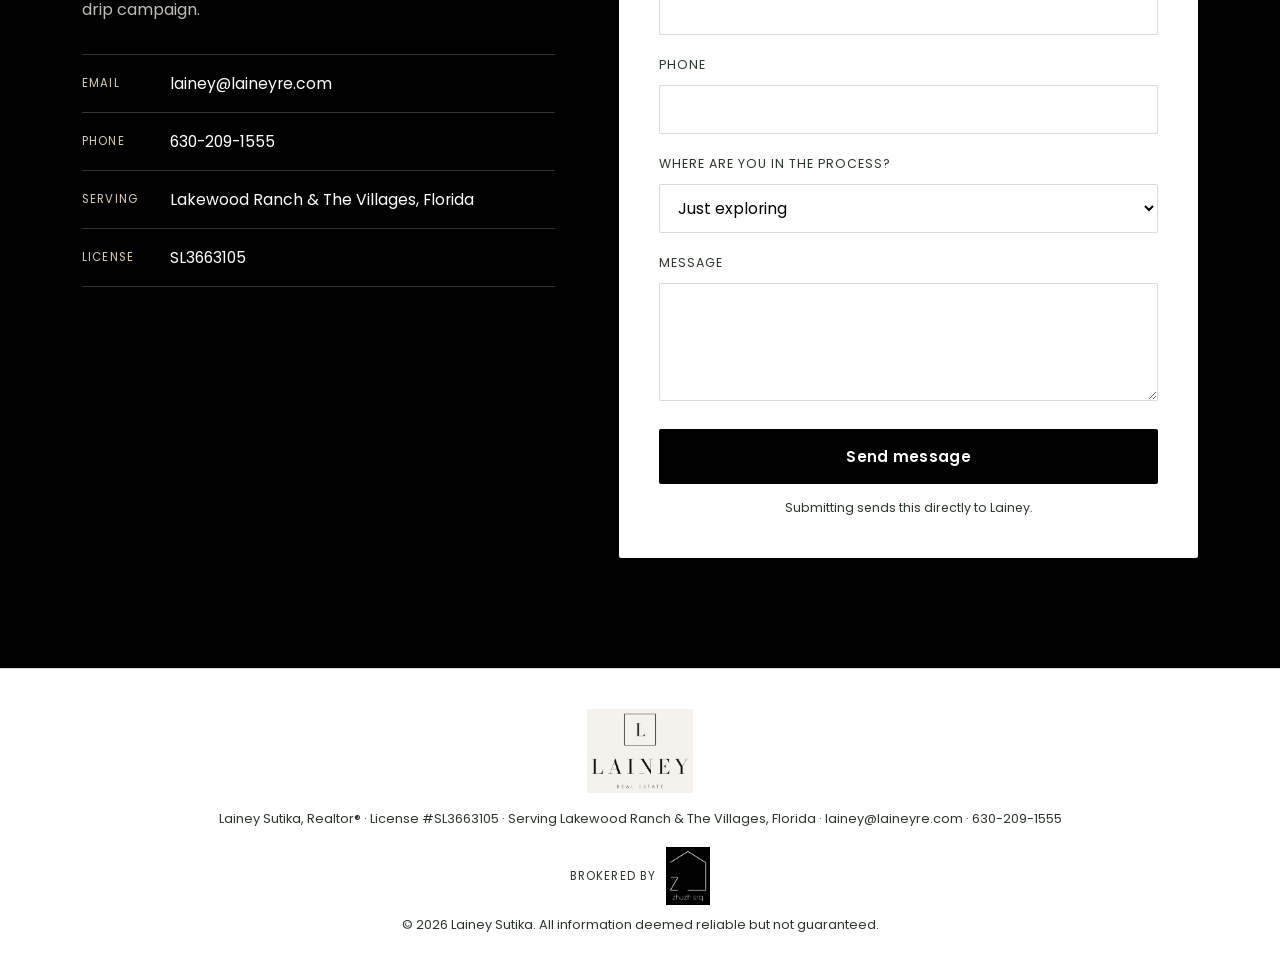
==== commit 66ed50a2: "Add files via upload" ====
--- a/preview.html
+++ b/preview.html
@@ -668,7 +668,7 @@
   <section class="hero" id="top">
     <div class="wrap hero-grid">
       <div class="hero-copy">
-        <h1>Devoted to discerning buyers<br>and sellers, <em>specializing in<br>Lakewood Ranch, Florida.</em></h1>
+        <h1>Devoted to discerning buyers<br>and sellers, <em>specializing in Florida's<br>two largest master-planned communities.</em></h1>
         <p class="hero-sub">Lainey Sutika proudly represents those seeking and selling thoughtfully built homes and new construction in Lakewood Ranch &mdash; with an independent alternative for buyers and sellers in The Villages.</p>
         <div class="hero-actions">
           <a class="btn btn-primary" href="#contact">Start the conversation</a>
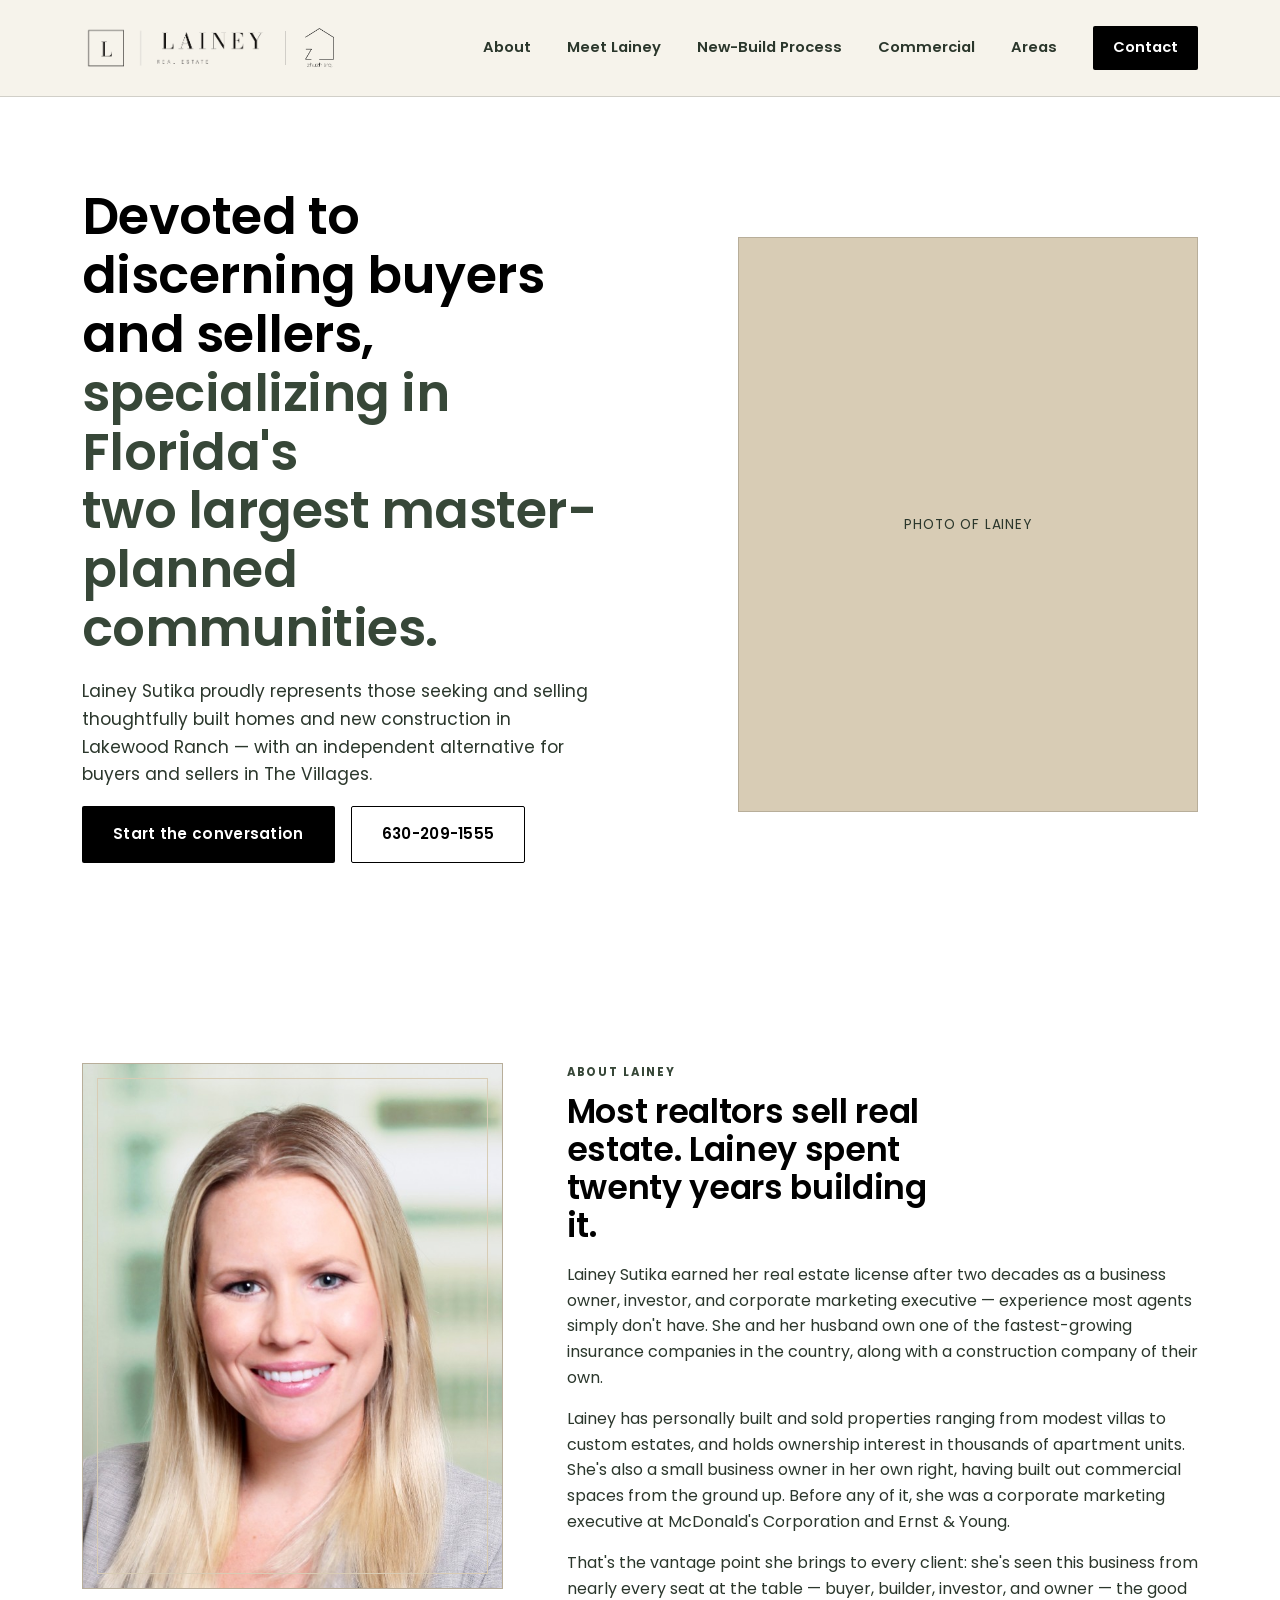
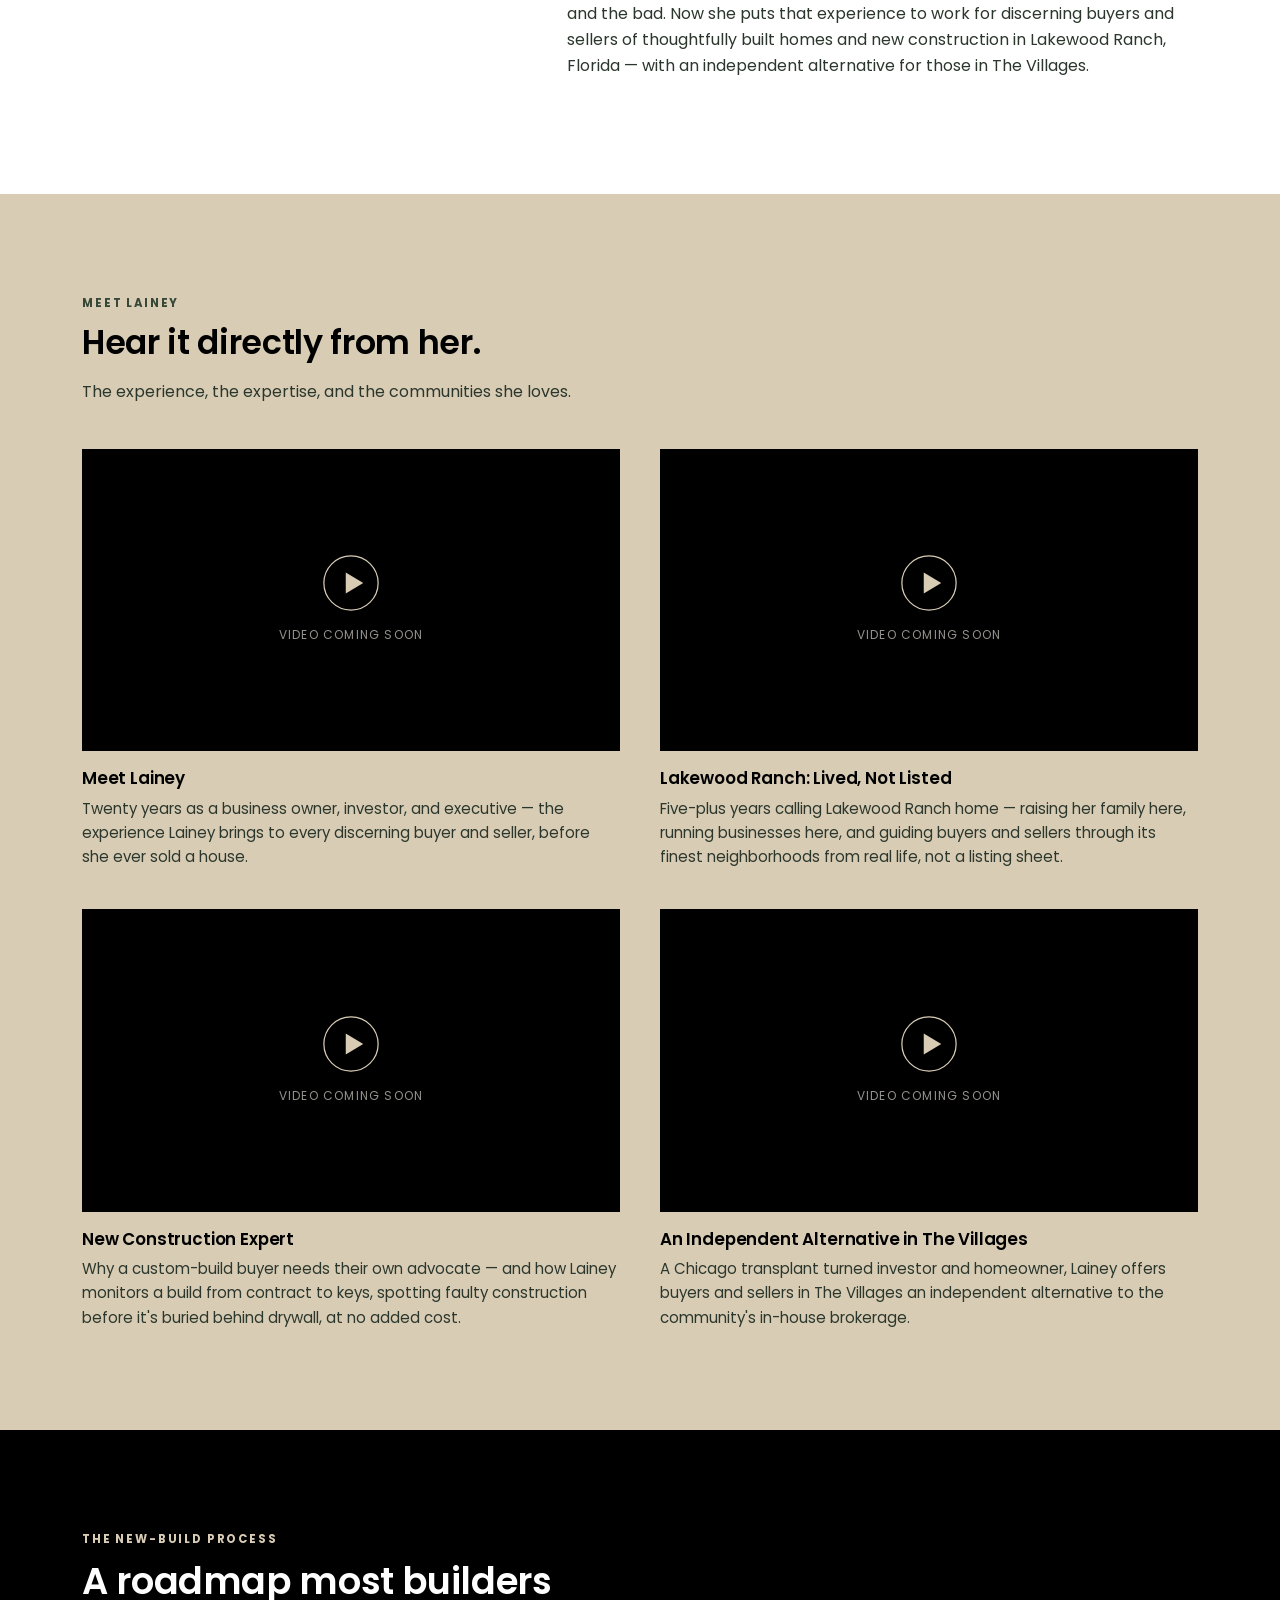
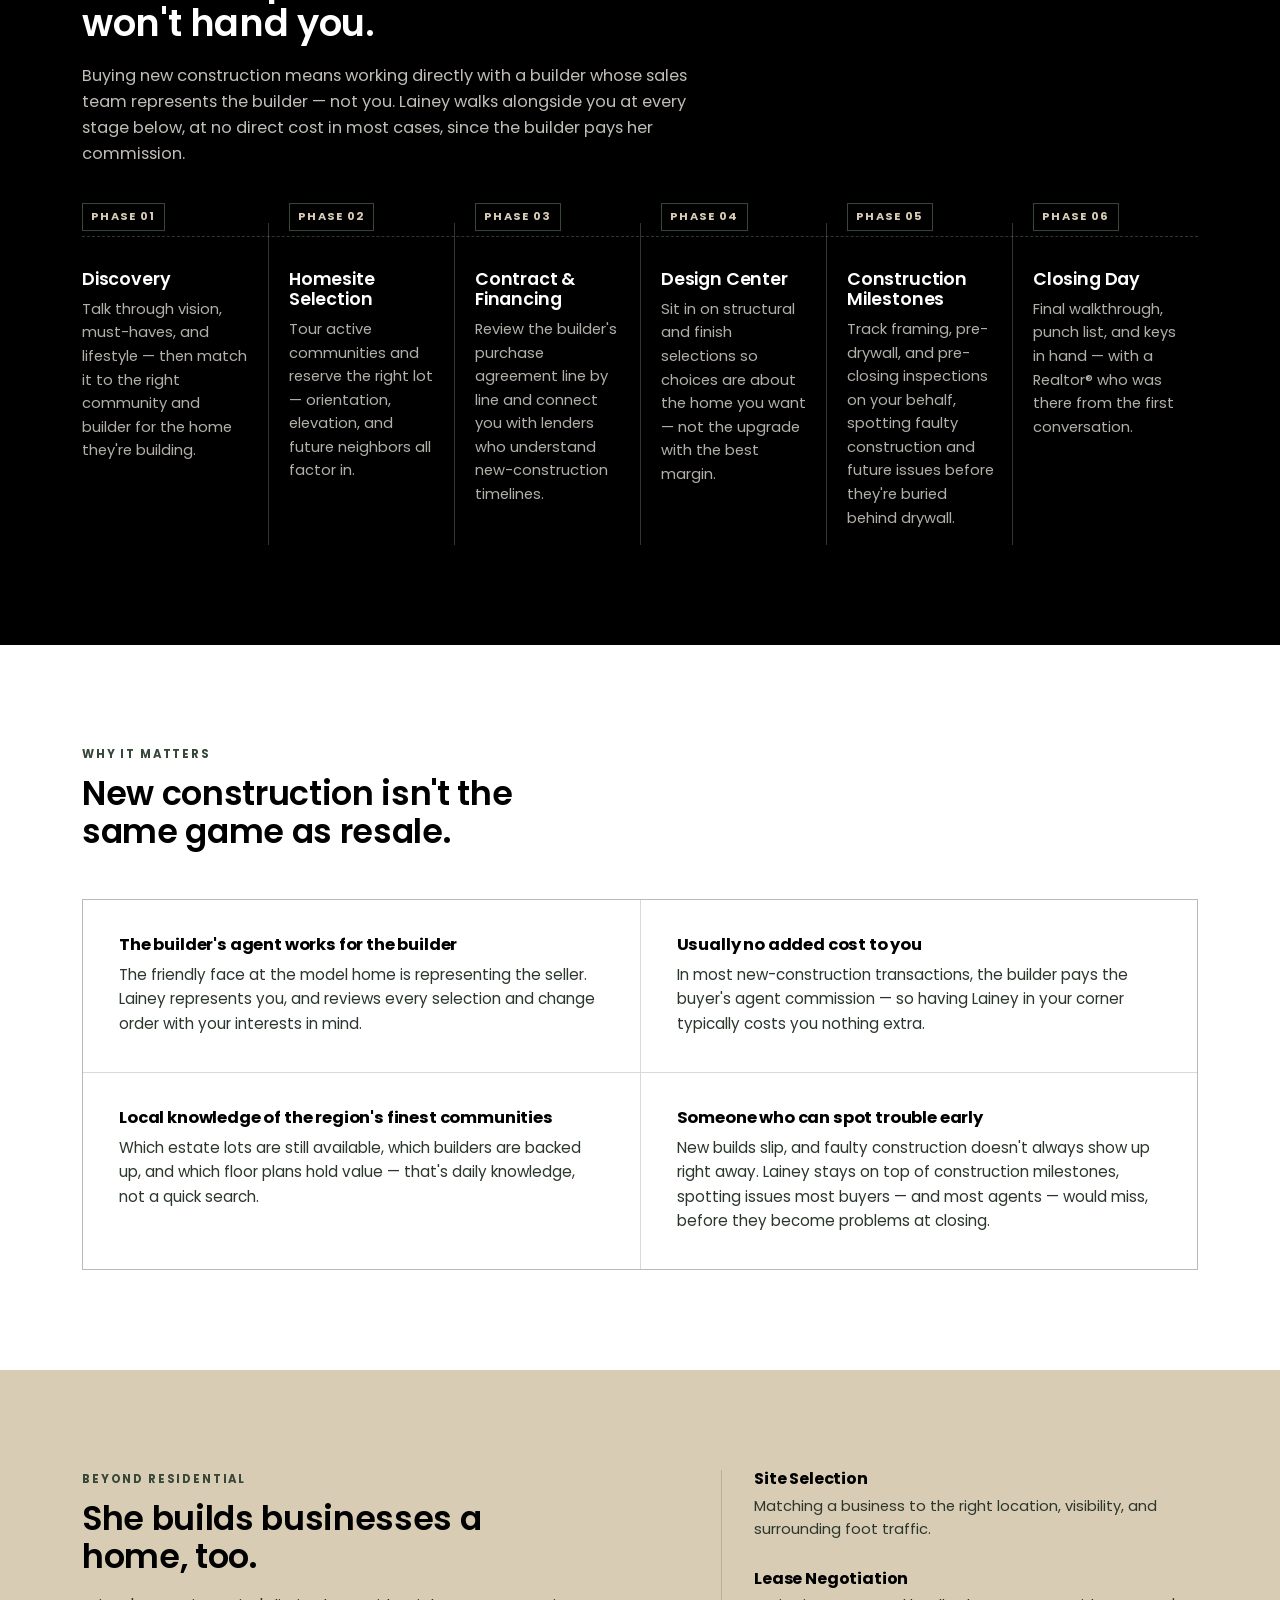
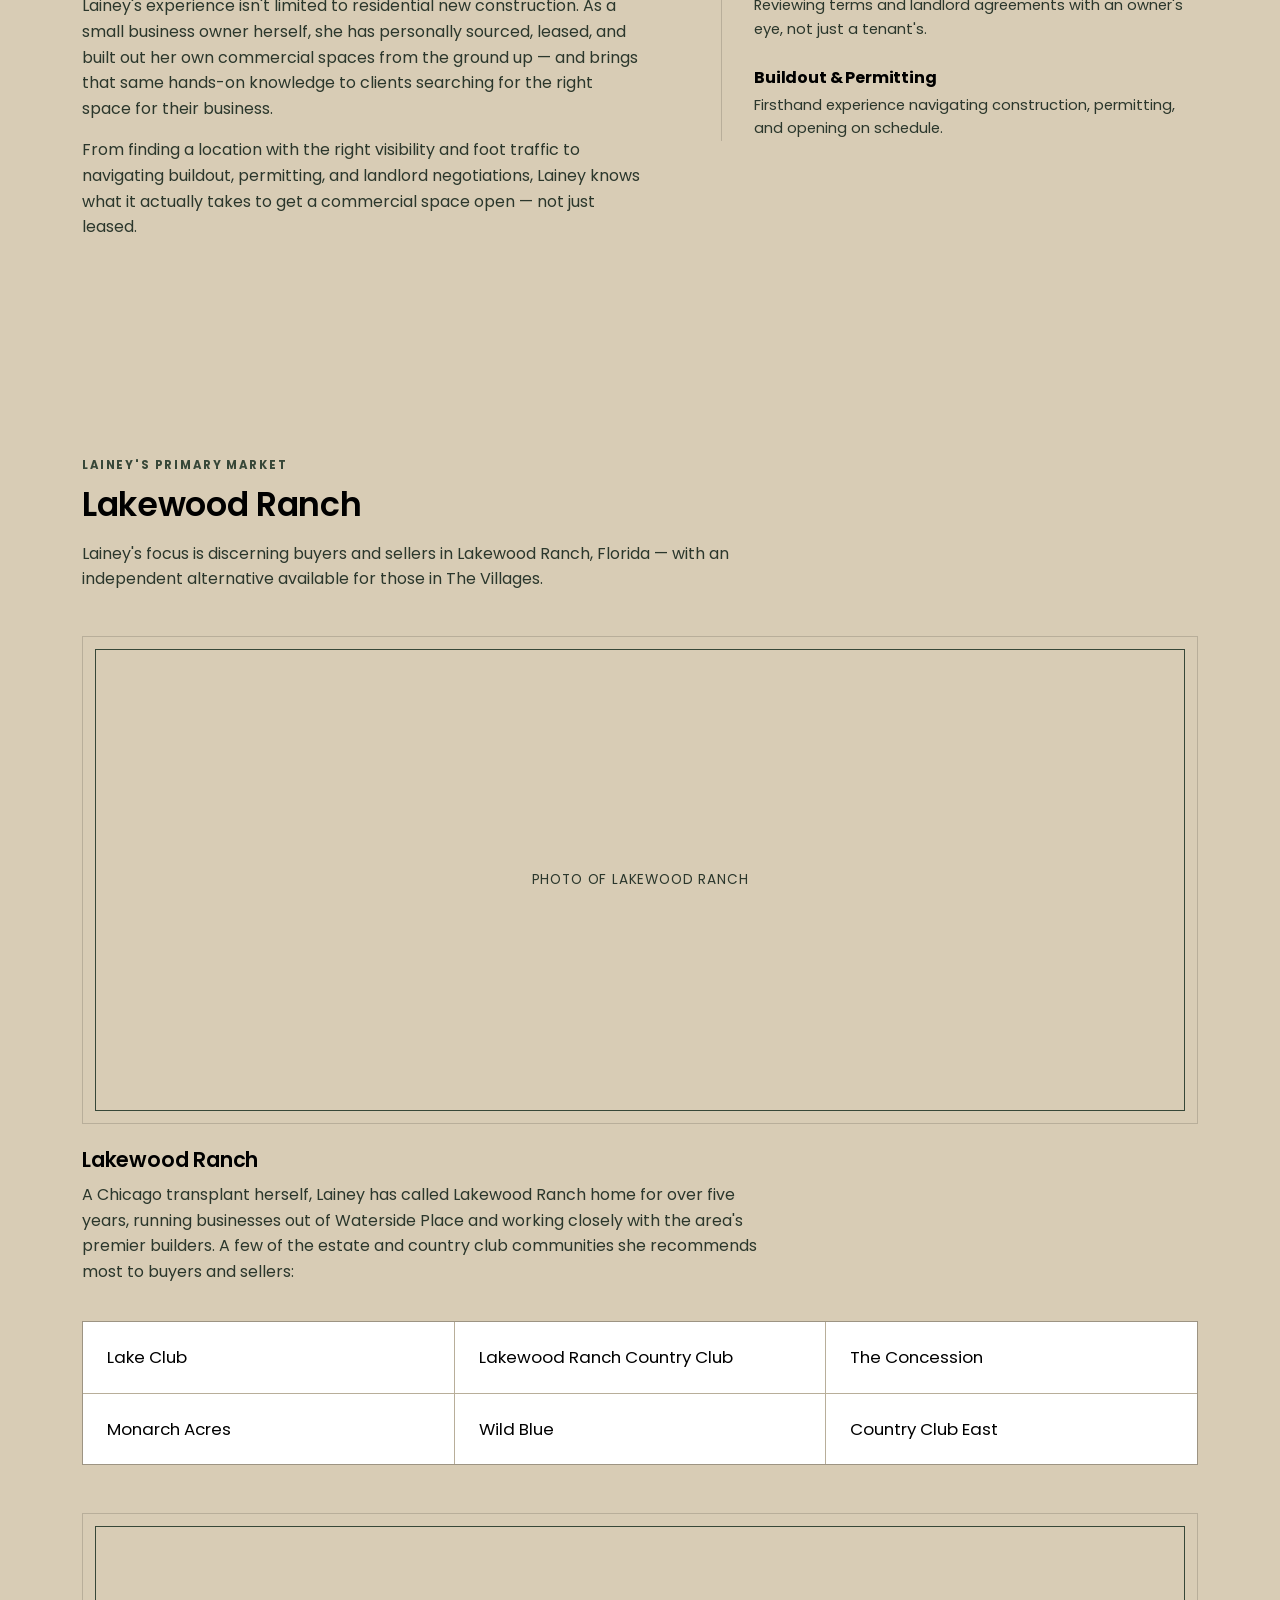
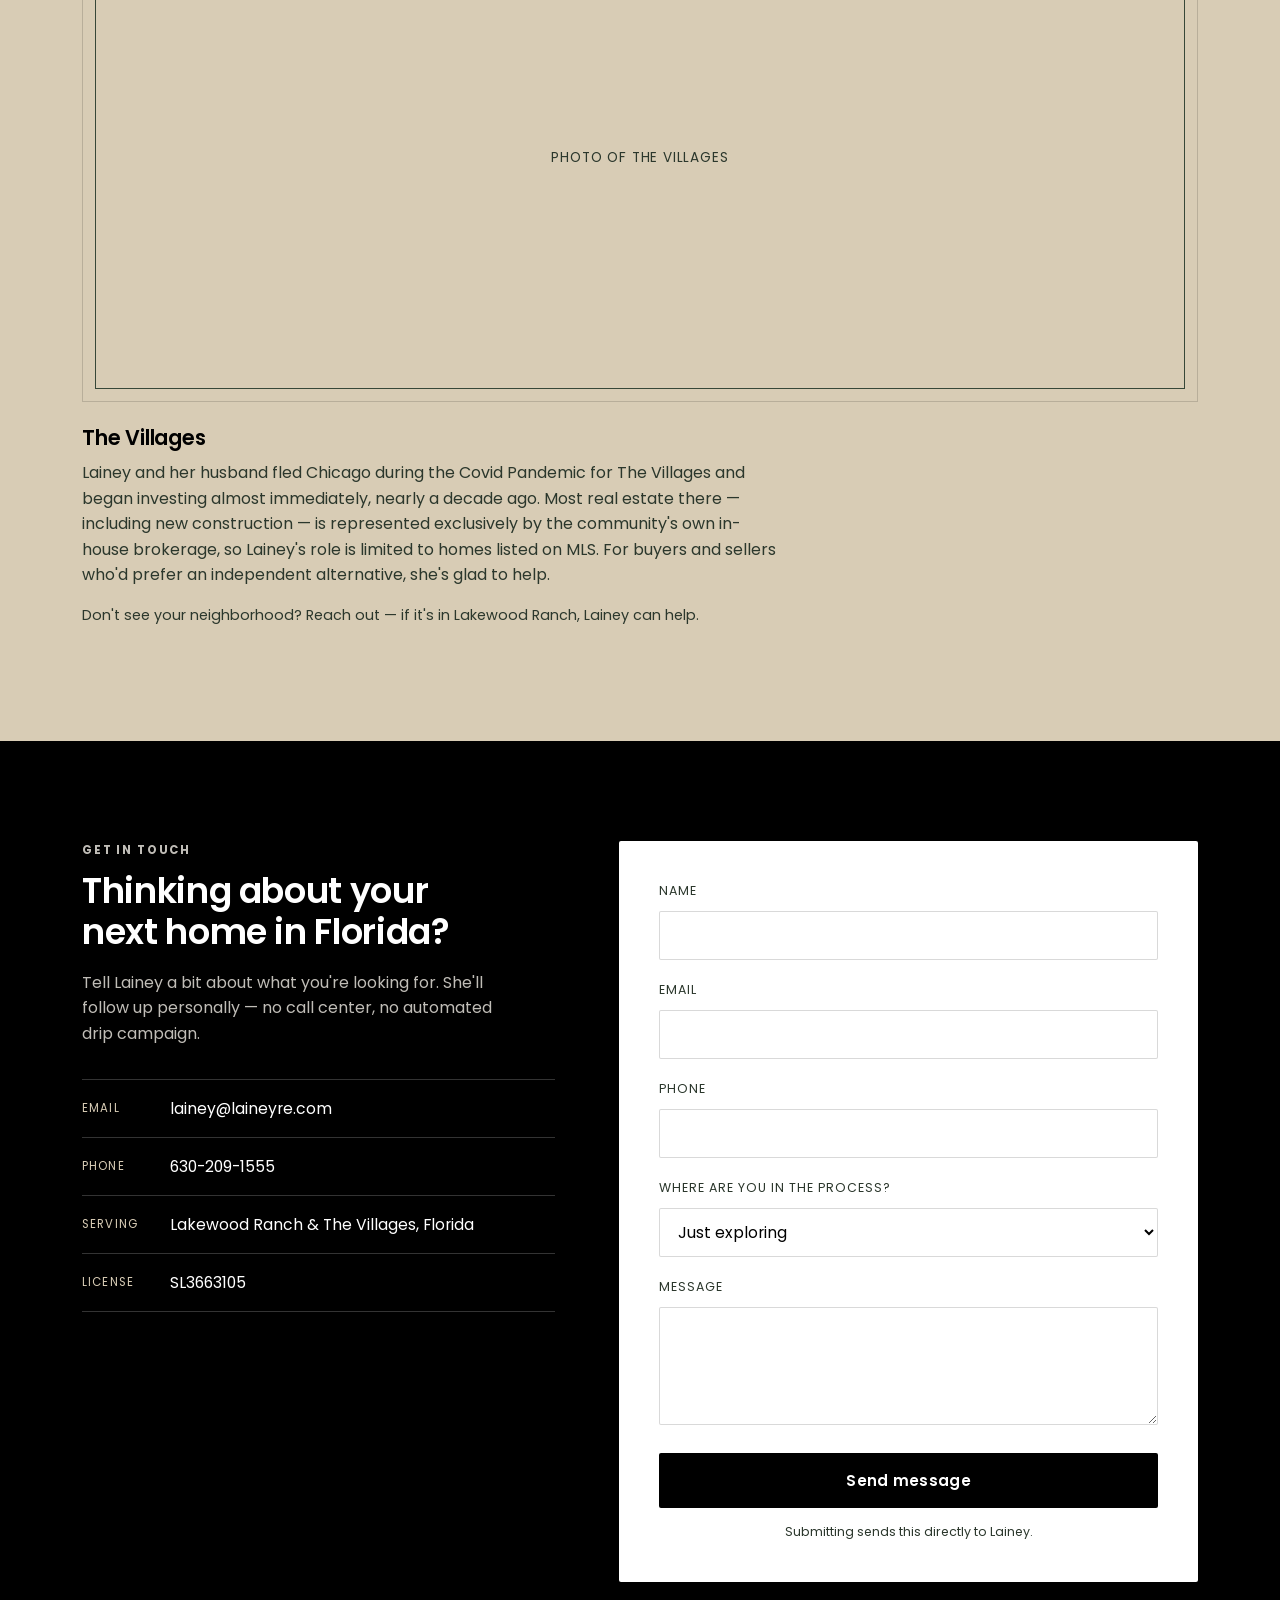
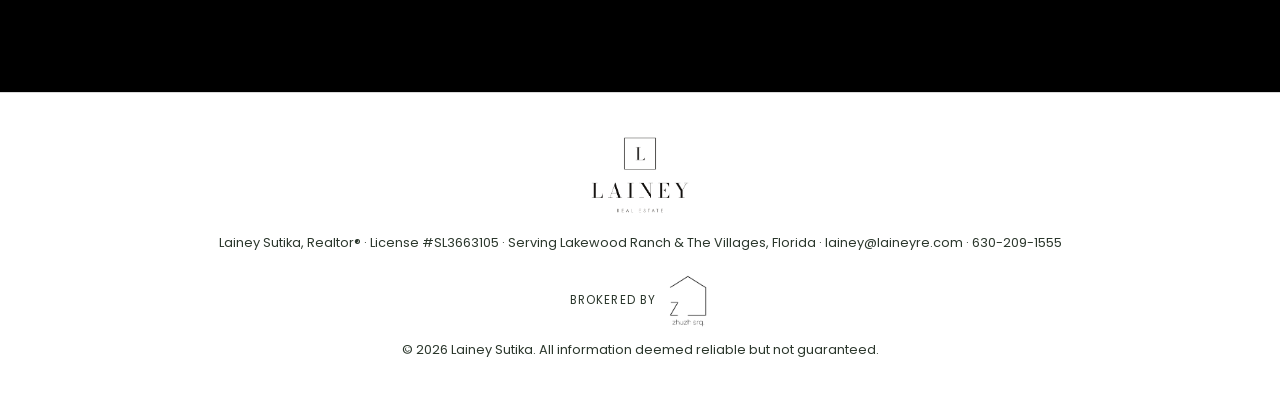
==== commit 29e37330: "Add files via upload" ====
--- a/preview.html
+++ b/preview.html
@@ -401,6 +401,28 @@
 .market-block:first-of-type{ margin-top: 44px; }
 .market-title{ font-size: 1.3rem; }
 .market-copy{ max-width: 70ch; }
+.market-photo-frame{
+  aspect-ratio: 16 / 7;
+  background: var(--ivory-dim);
+  border: 1px solid var(--line);
+  display: flex;
+  align-items: center;
+  justify-content: center;
+  color: var(--slate);
+  font-size: 0.85rem;
+  letter-spacing: 0.06em;
+  text-transform: uppercase;
+  margin-bottom: 24px;
+  position: relative;
+  max-width: 100%;
+}
+.market-photo-frame::before{
+  content: "";
+  position: absolute;
+  inset: 12px;
+  border: 1px solid var(--brass);
+  pointer-events: none;
+}
 
 /* ===== Why ===== */
 .why{ padding: 100px 0; }
@@ -644,9 +666,9 @@
 <header class="site-header">
   <div class="wrap header-row">
     <div class="brand-group">
-      <a href="#top" class="brand"><img src="[data-uri]" alt="Lainey Real Estate" class="brand-logo"></a>
+      <a href="#top" class="brand"><img src="[data-uri]" alt="Lainey Real Estate" class="brand-logo"></a>
       <span class="brand-divider" aria-hidden="true"></span>
-      <img src="[data-uri]" alt="zhuzh srq. brokerage" class="header-broker-logo">
+      <img src="[data-uri]" alt="zhuzh srq. brokerage" class="header-broker-logo">
     </div>
     <button class="nav-toggle" id="navToggle" aria-expanded="false" aria-controls="primaryNav" aria-label="Toggle menu">
       <span></span><span></span><span></span>
@@ -844,6 +866,9 @@
       <p class="areas-sub">Lainey's focus is discerning buyers and sellers in Lakewood Ranch, Florida &mdash; with an independent alternative available for those in The Villages.</p>
 
       <div class="market-block">
+        <div class="market-photo-frame" data-photo-slot="lakewood-ranch">
+          <span>Photo of Lakewood Ranch</span>
+        </div>
         <h3 class="market-title">Lakewood Ranch</h3>
         <p class="market-copy">A Chicago transplant herself, Lainey has called Lakewood Ranch home for over five years, running businesses out of Waterside Place and working closely with the area's premier builders. A few of the estate and country club communities she recommends most to buyers and sellers:</p>
         <ul class="village-grid">
@@ -857,6 +882,9 @@
       </div>
 
       <div class="market-block">
+        <div class="market-photo-frame" data-photo-slot="the-villages">
+          <span>Photo of The Villages</span>
+        </div>
         <h3 class="market-title">The Villages</h3>
         <p class="market-copy">Lainey and her husband fled Chicago during the Covid Pandemic for The Villages and began investing almost immediately, nearly a decade ago. Most real estate there &mdash; including new construction &mdash; is represented exclusively by the community's own in-house brokerage, so Lainey's role is limited to homes listed on MLS. For buyers and sellers who'd prefer an independent alternative, she's glad to help.</p>
       </div>
@@ -913,11 +941,11 @@
 
 <footer class="site-footer">
   <div class="wrap footer-row">
-    <img src="[data-uri]" alt="Lainey Real Estate" class="brand-footer-logo">
+    <img src="[data-uri]" alt="Lainey Real Estate" class="brand-footer-logo">
     <p class="footer-fine">Lainey Sutika, Realtor&reg; &middot; License #SL3663105 &middot; Serving Lakewood Ranch &amp; The Villages, Florida &middot; <a href="mailto:lainey@laineyre.com">lainey@laineyre.com</a> &middot; <a href="tel:6302091555">630-209-1555</a></p>
     <div class="brokerage-line">
       <span class="brokerage-label">Brokered by</span>
-      <img src="[data-uri]" alt="zhuzh srq. brokerage" class="broker-logo">
+      <img src="[data-uri]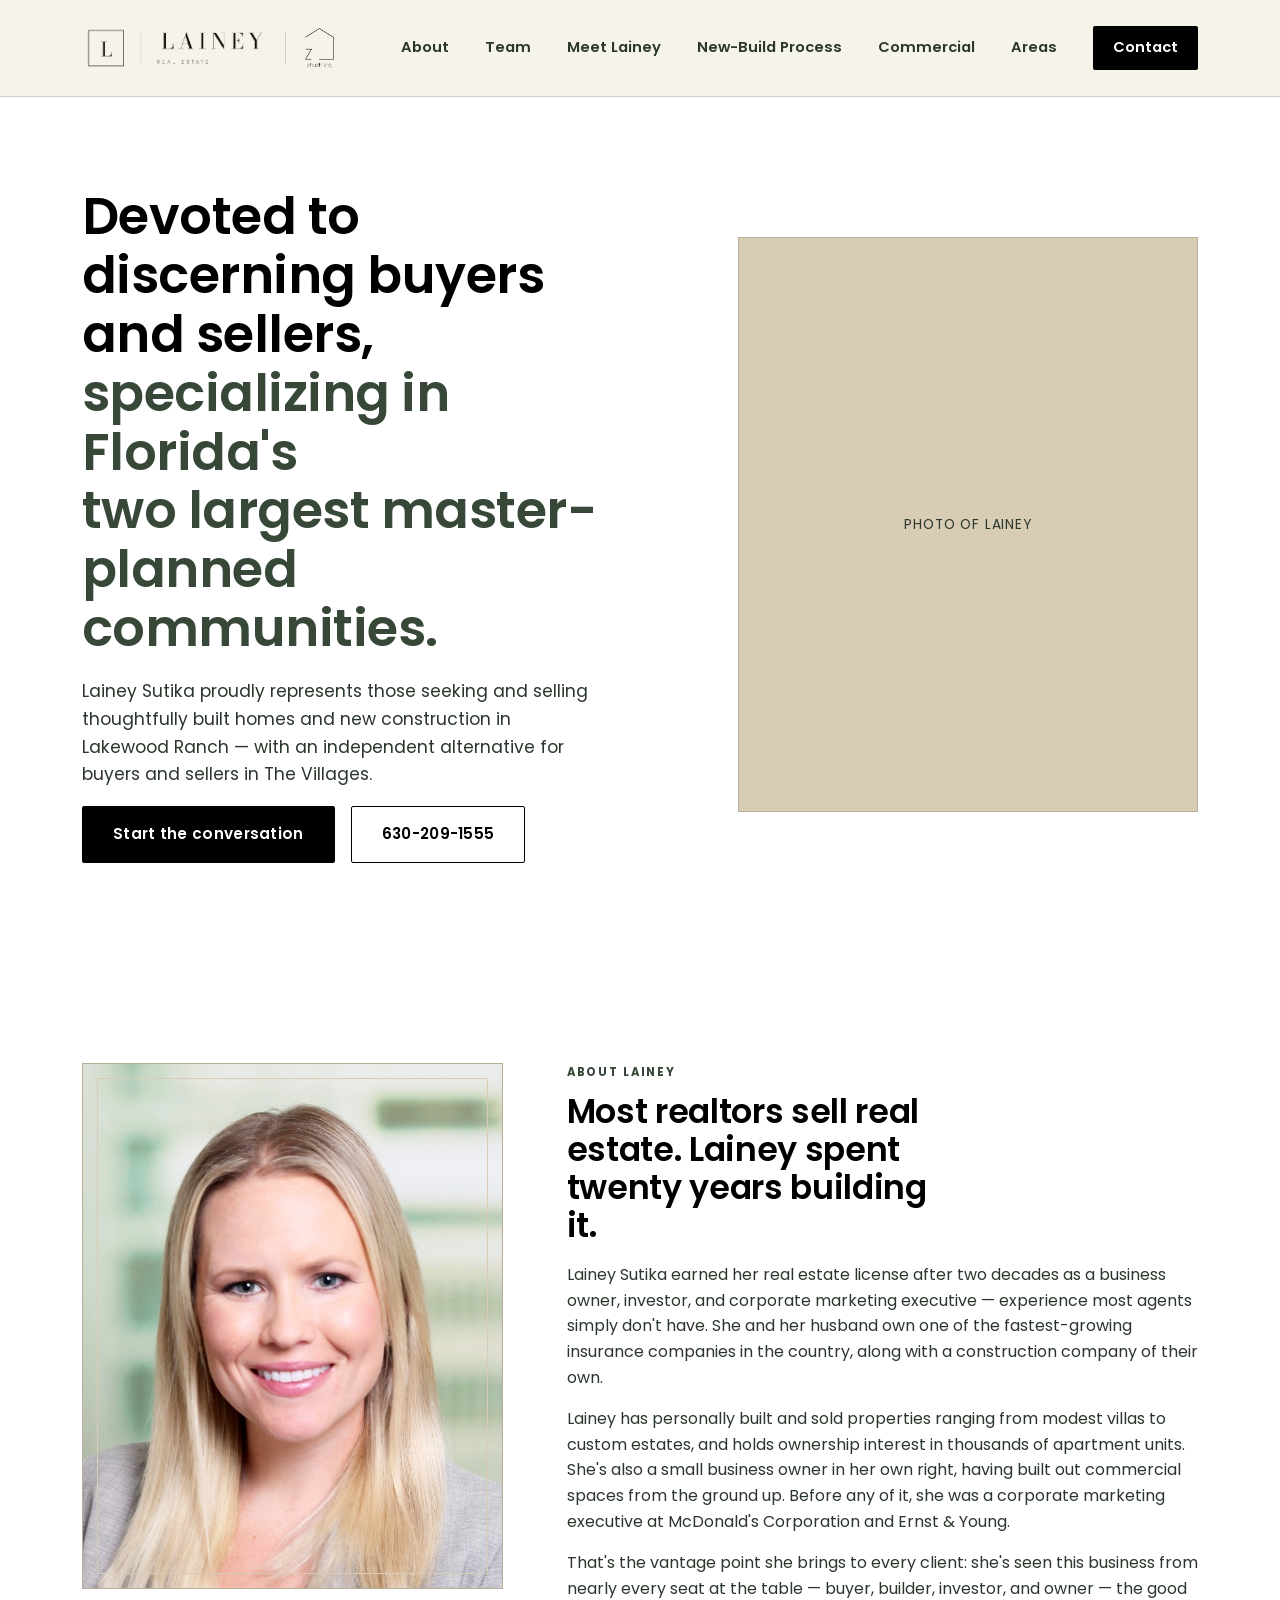
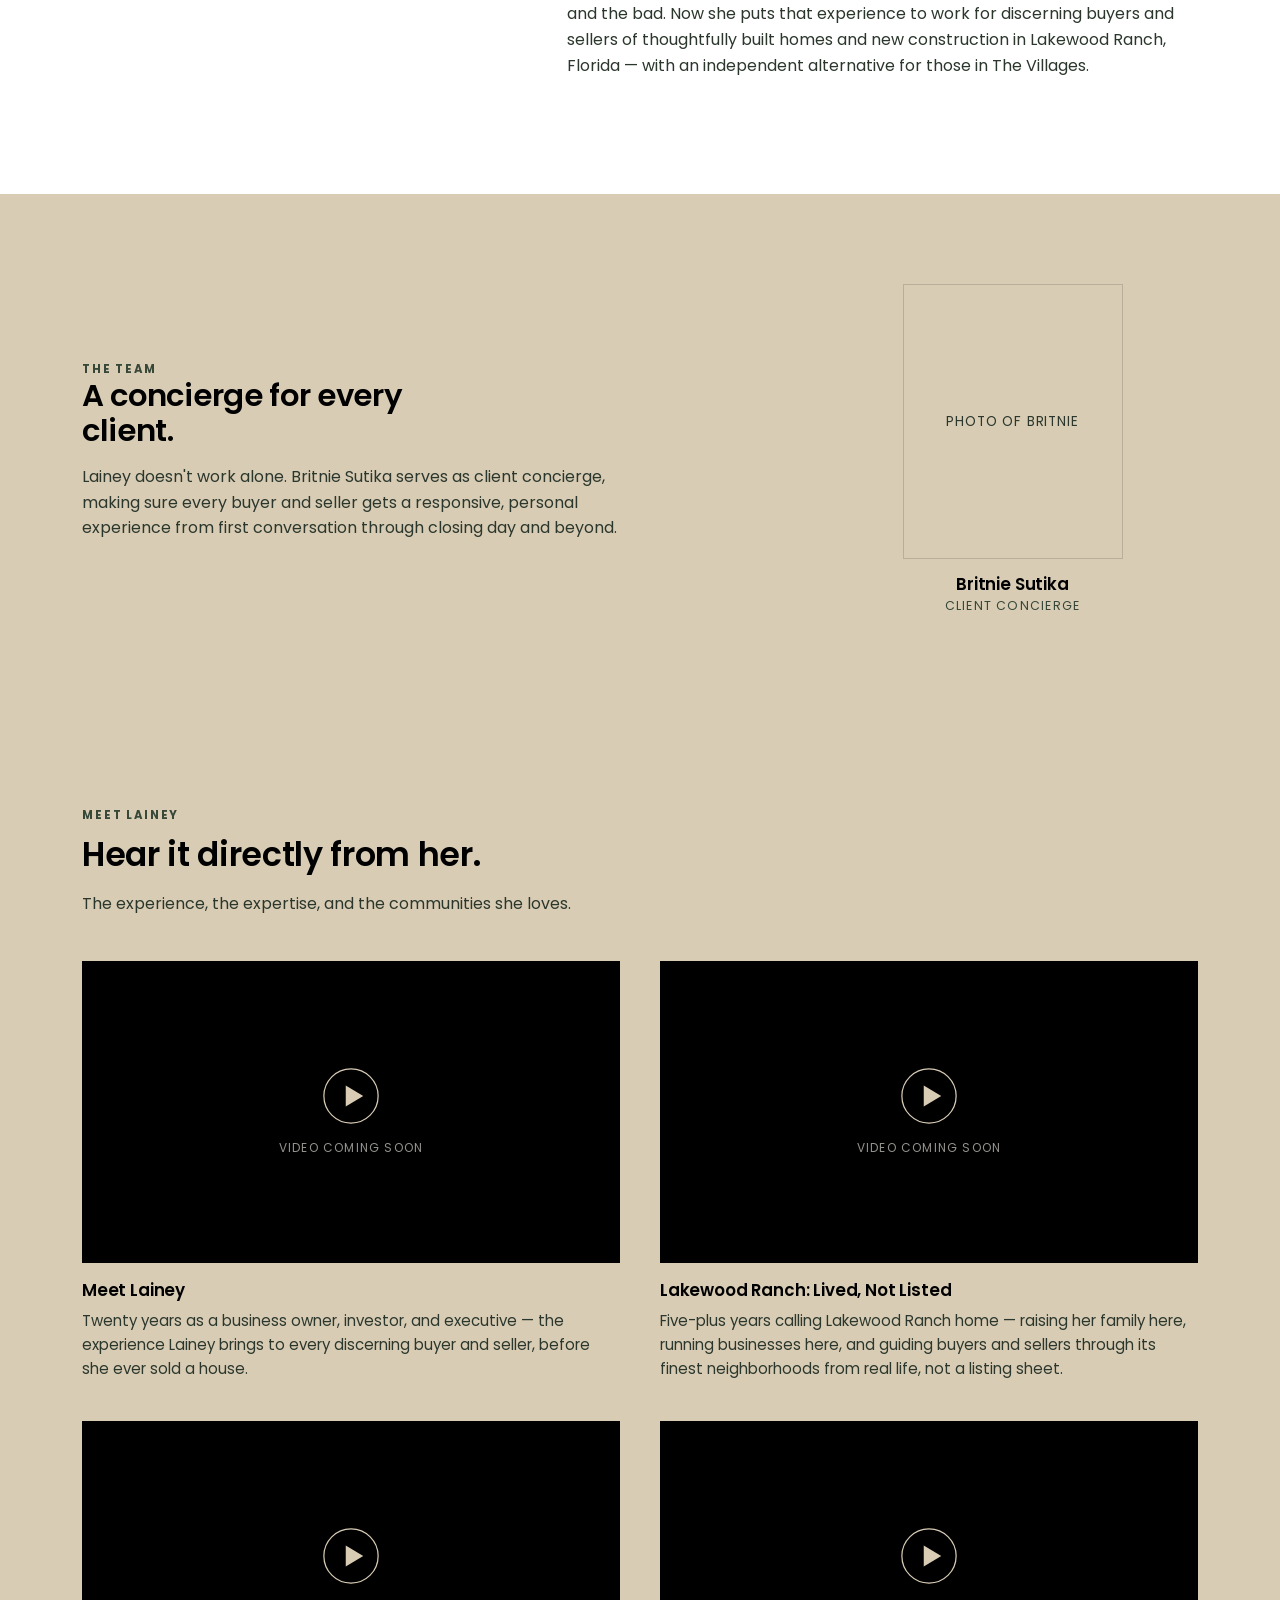
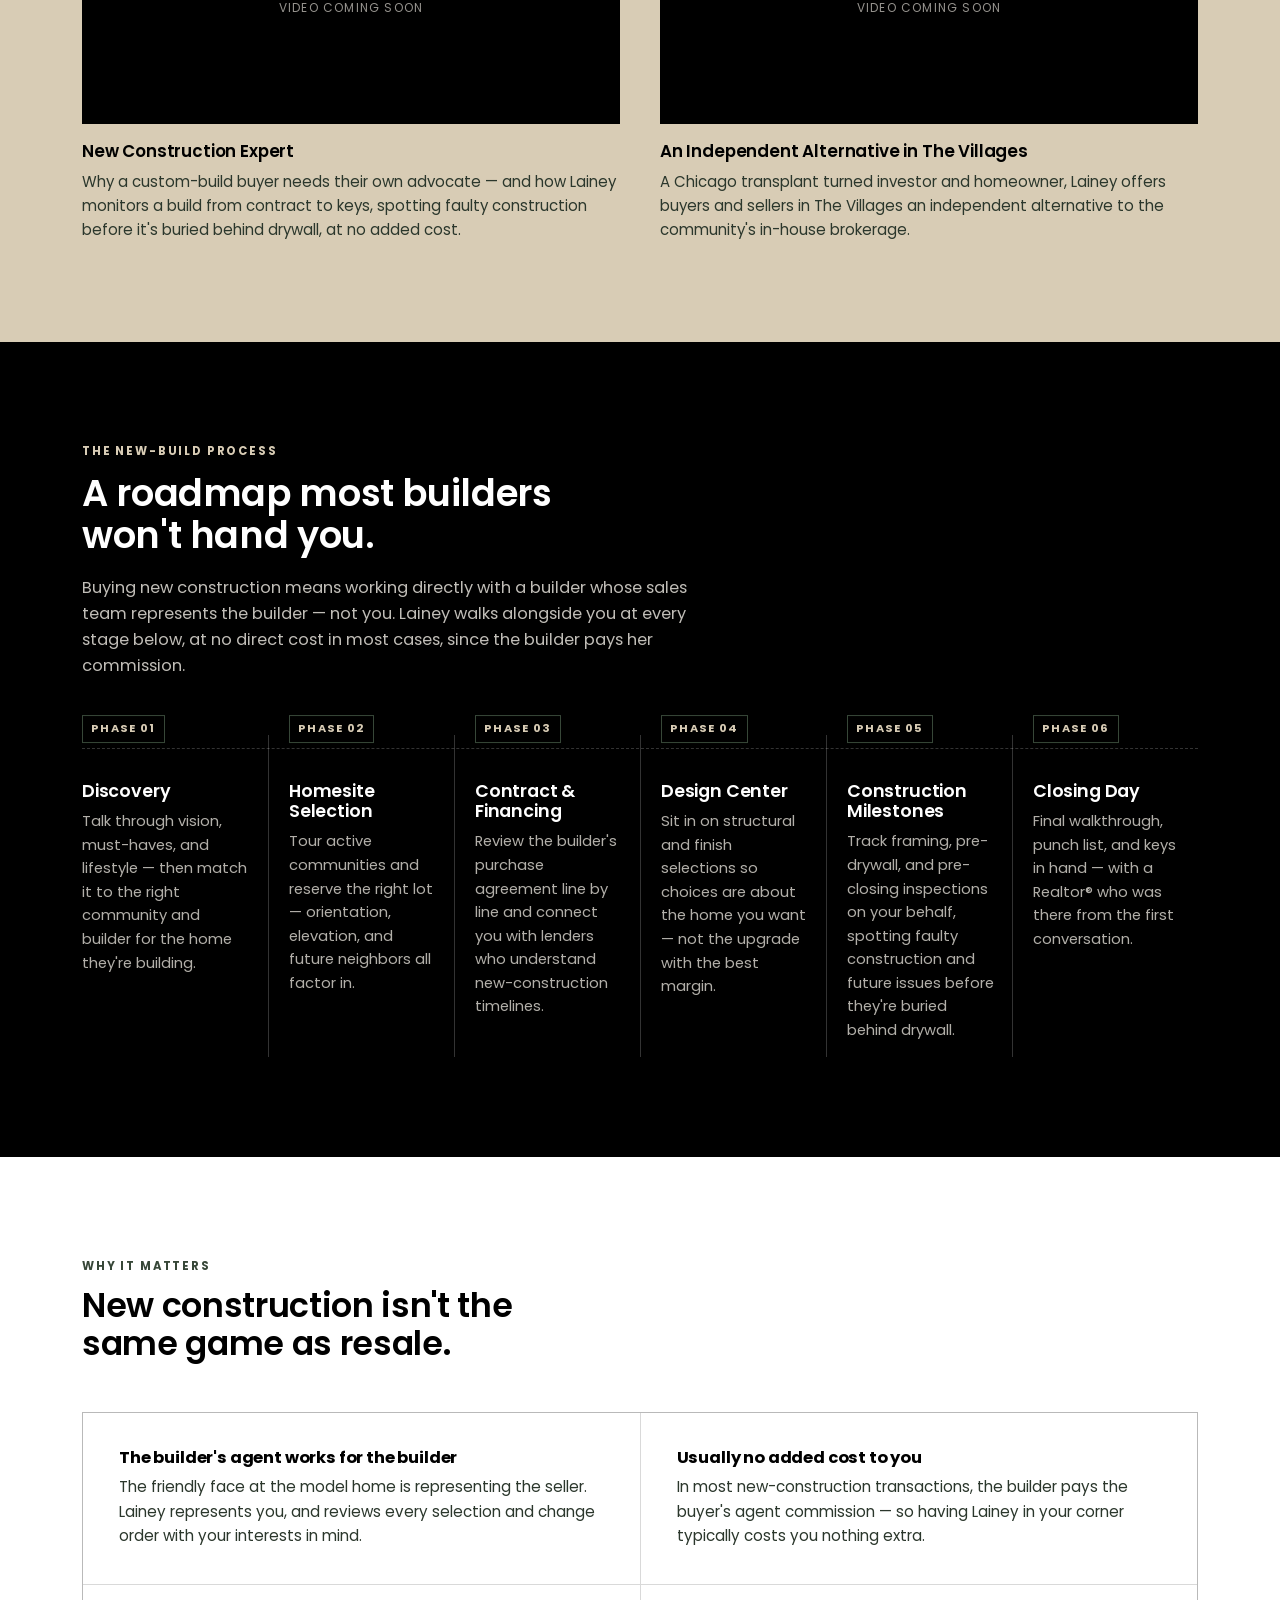
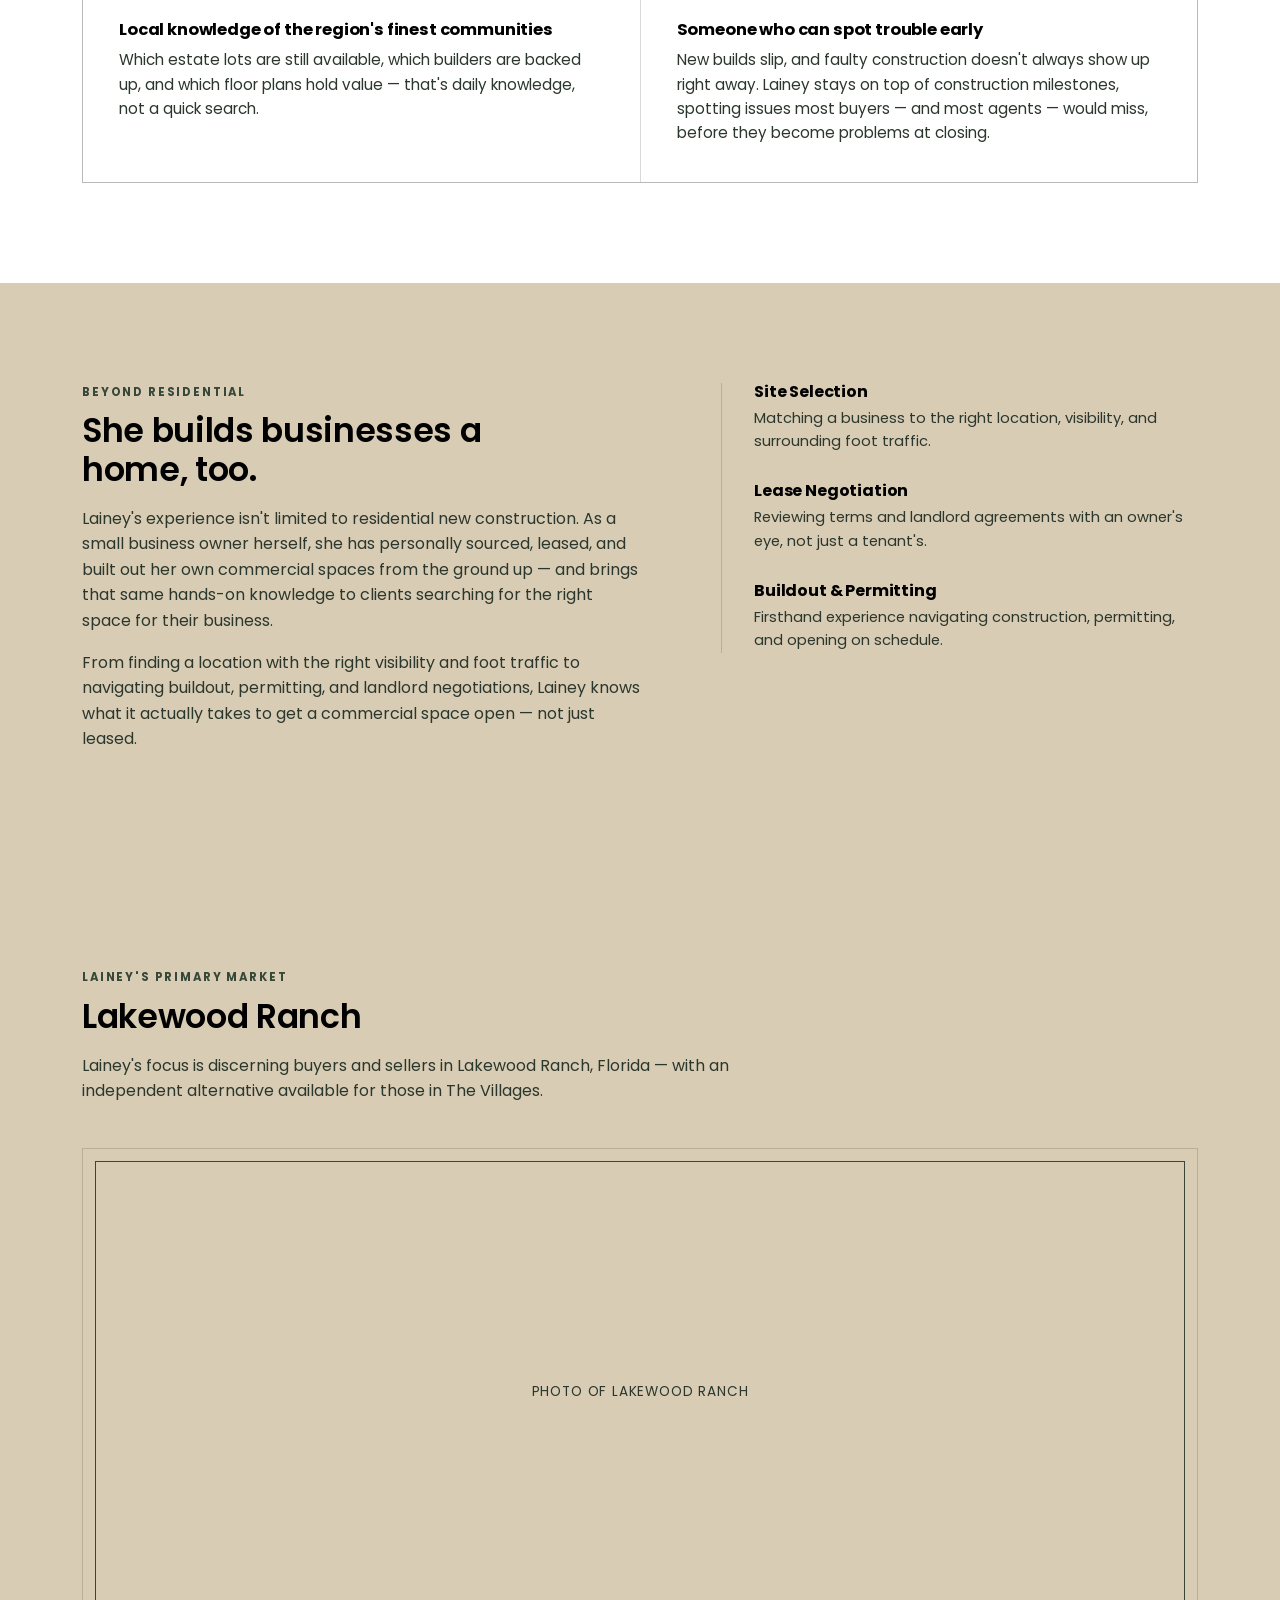
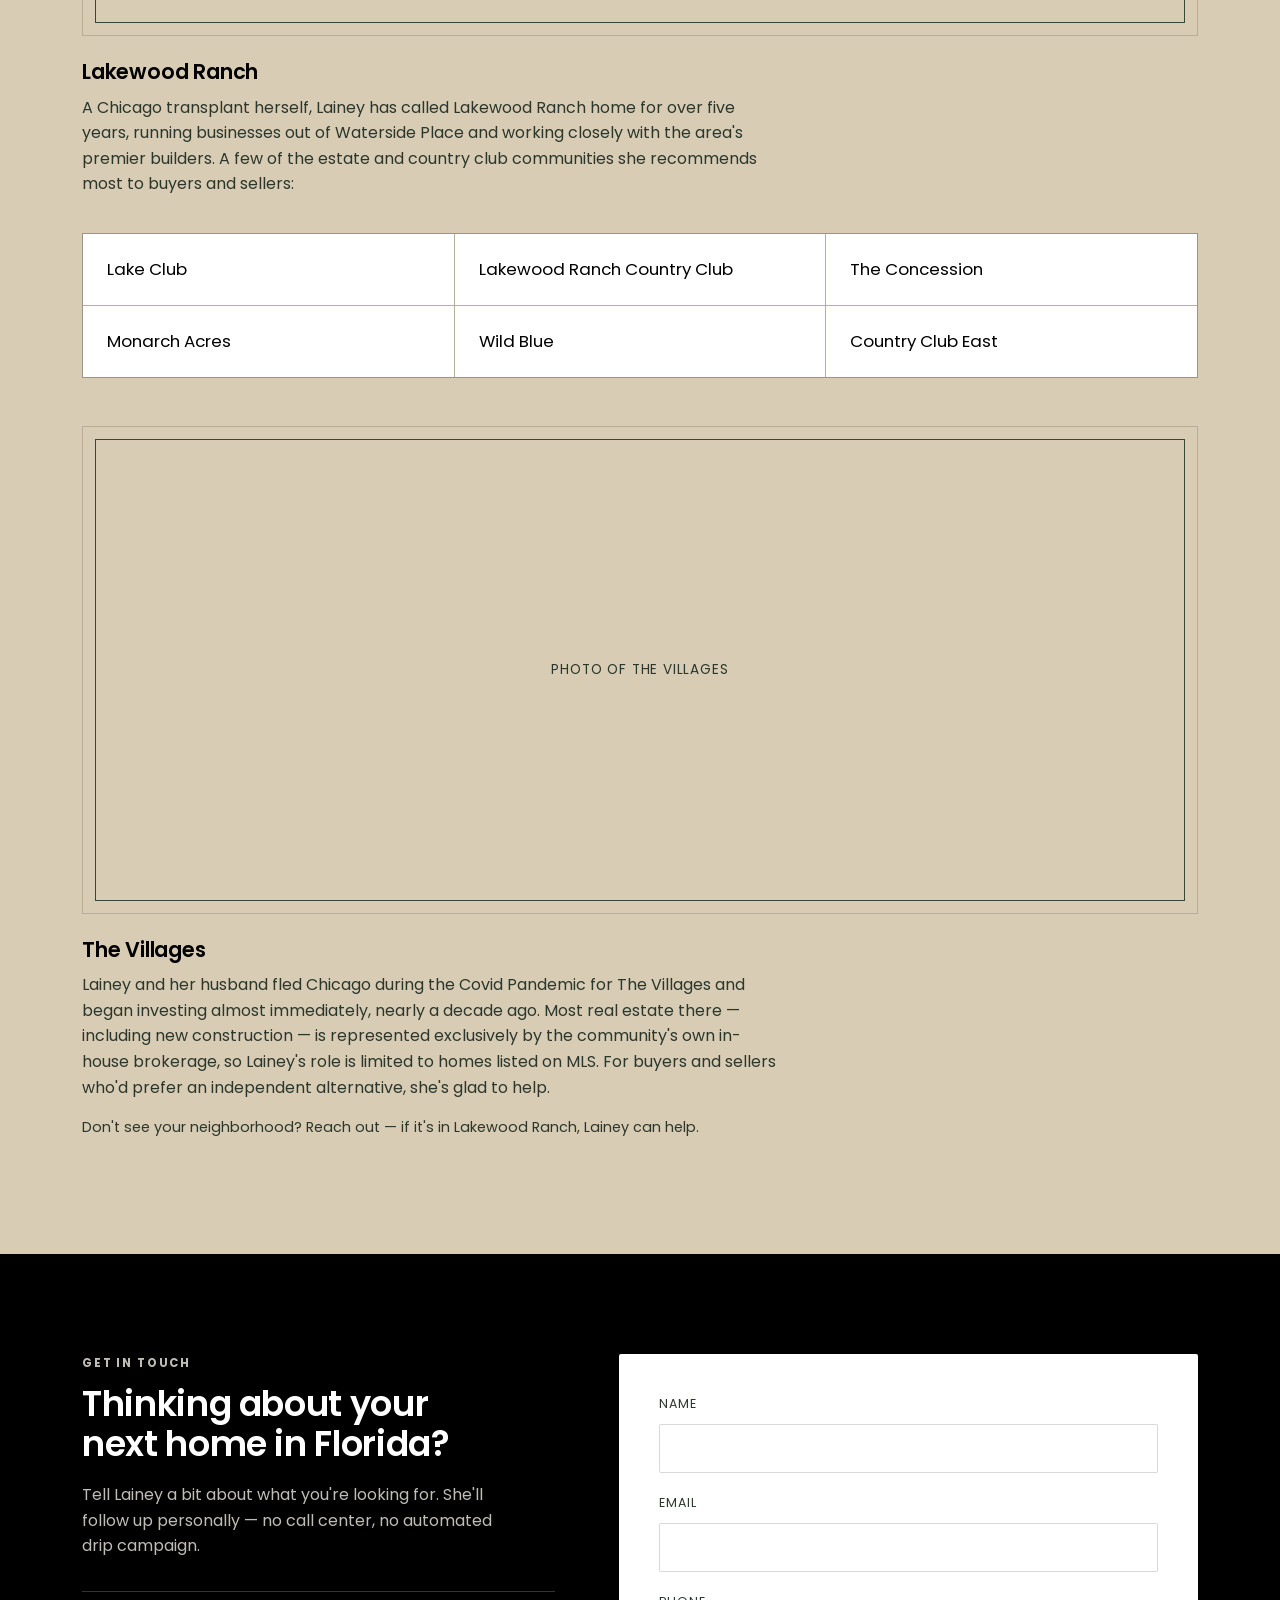
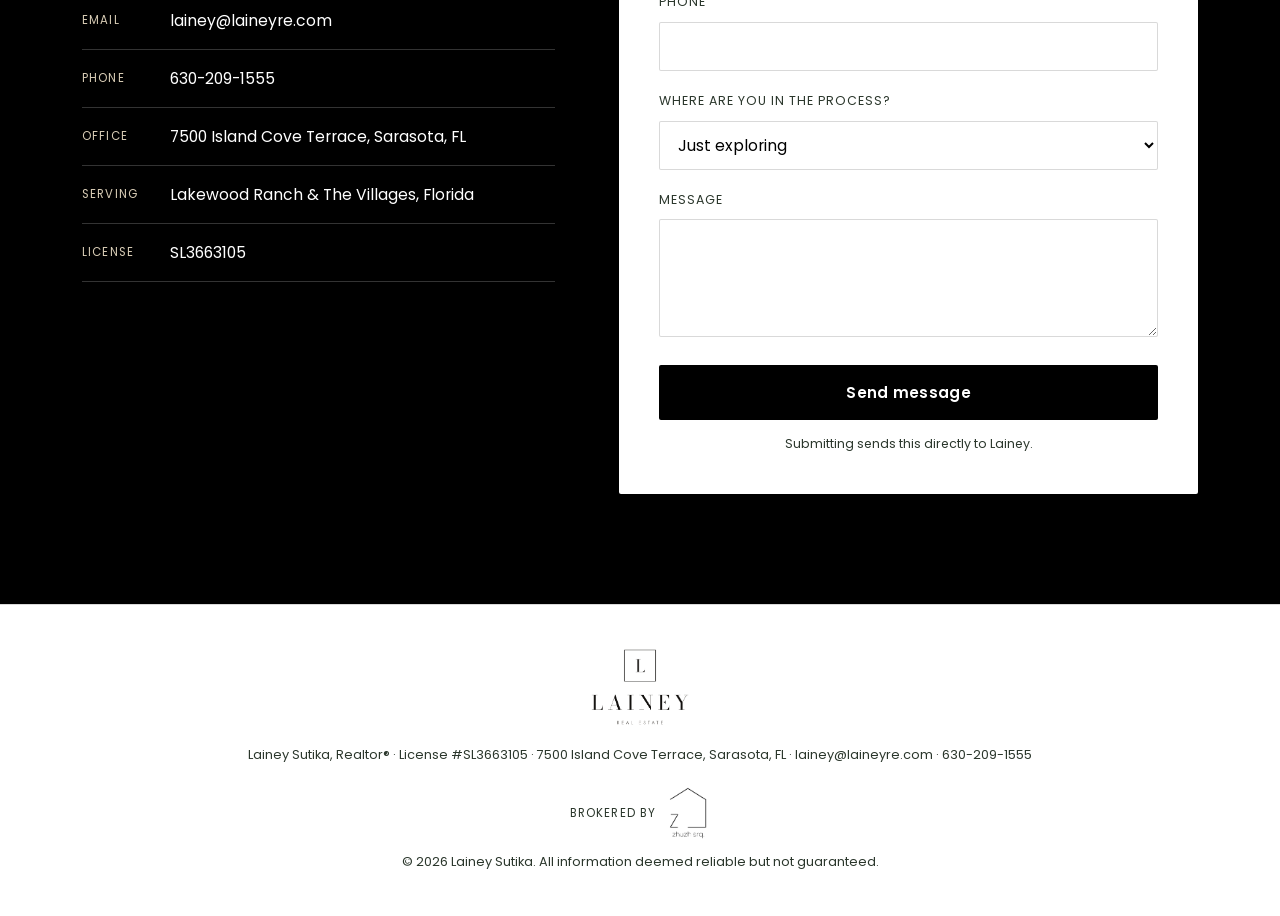
==== commit ebcdbf95: "Add files via upload" ====
--- a/preview.html
+++ b/preview.html
@@ -294,6 +294,40 @@
   margin-top: 4px;
 }
 
+/* ===== Team ===== */
+.team{ padding: 90px 0; background: var(--ivory-dim); }
+.team-grid{
+  display: grid;
+  grid-template-columns: 1.3fr 0.7fr;
+  gap: 56px;
+  align-items: center;
+}
+.team-intro h2{ font-size: clamp(1.5rem, 2.4vw, 2rem); max-width: 20ch; }
+.team-intro p{ max-width: 56ch; margin-bottom: 0; }
+.team-member{
+  display: flex;
+  flex-direction: column;
+  align-items: center;
+  text-align: center;
+}
+.team-photo-frame{
+  aspect-ratio: 4 / 5;
+  width: 100%;
+  max-width: 220px;
+  margin-bottom: 16px;
+}
+.team-member h3{
+  font-size: 1.05rem;
+  margin-bottom: 2px;
+}
+.team-role{
+  font-size: 0.78rem;
+  text-transform: uppercase;
+  letter-spacing: 0.1em;
+  color: var(--brass);
+  margin-bottom: 0;
+}
+
 /* ===== Roadmap (signature) ===== */
 .roadmap{
   background: var(--ink);
@@ -614,6 +648,8 @@
   .hero-grid{ grid-template-columns: 1fr; }
   .hero-art{ order: -1; max-width: 420px; margin: 0 auto; }
   .about-grid{ grid-template-columns: 1fr; }
+  .team-grid{ grid-template-columns: 1fr; }
+  .team-member{ margin-top: 12px; }
   .photo-frame{ max-width: 320px; }
   .why-grid{ grid-template-columns: 1fr; }
   .commercial-grid{ grid-template-columns: 1fr; }
@@ -675,6 +711,7 @@
     </button>
     <nav class="primary-nav" id="primaryNav">
       <a href="#about">About</a>
+      <a href="#team">Team</a>
       <a href="#videos">Meet Lainey</a>
       <a href="#roadmap">New-Build Process</a>
       <a href="#commercial">Commercial</a>
@@ -719,6 +756,24 @@
         <p>Lainey Sutika earned her real estate license after two decades as a business owner, investor, and corporate marketing executive &mdash; experience most agents simply don't have. She and her husband own one of the fastest-growing insurance companies in the country, along with a construction company of their own.</p>
         <p>Lainey has personally built and sold properties ranging from modest villas to custom estates, and holds ownership interest in thousands of apartment units. She's also a small business owner in her own right, having built out commercial spaces from the ground up. Before any of it, she was a corporate marketing executive at McDonald's Corporation and Ernst &amp; Young.</p>
         <p>That's the vantage point she brings to every client: she's seen this business from nearly every seat at the table &mdash; buyer, builder, investor, and owner &mdash; the good and the bad. Now she puts that experience to work for discerning buyers and sellers of thoughtfully built homes and new construction in Lakewood Ranch, Florida &mdash; with an independent alternative for those in The Villages.</p>
+      </div>
+    </div>
+  </section>
+
+  <!-- TEAM -->
+  <section class="team" id="team">
+    <div class="wrap team-grid">
+      <div class="team-intro">
+        <p class="eyebrow">The Team</p>
+        <h2>A concierge for every client.</h2>
+        <p>Lainey doesn't work alone. Britnie Sutika serves as client concierge, making sure every buyer and seller gets a responsive, personal experience from first conversation through closing day and beyond.</p>
+      </div>
+      <div class="team-member">
+        <div class="photo-frame team-photo-frame">
+          <span>Photo of Britnie</span>
+        </div>
+        <h3>Britnie Sutika</h3>
+        <p class="team-role">Client Concierge</p>
       </div>
     </div>
   </section>
@@ -903,6 +958,7 @@
         <ul class="contact-details">
           <li><span>Email</span><a href="mailto:lainey@laineyre.com">lainey@laineyre.com</a></li>
           <li><span>Phone</span><a href="tel:6302091555">630-209-1555</a></li>
+          <li><span>Office</span>7500 Island Cove Terrace, Sarasota, FL</li>
           <li><span>Serving</span>Lakewood Ranch &amp; The Villages, Florida</li>
           <li><span>License</span>SL3663105</li>
         </ul>
@@ -942,7 +998,7 @@
 <footer class="site-footer">
   <div class="wrap footer-row">
     <img src="[data-uri]" alt="Lainey Real Estate" class="brand-footer-logo">
-    <p class="footer-fine">Lainey Sutika, Realtor&reg; &middot; License #SL3663105 &middot; Serving Lakewood Ranch &amp; The Villages, Florida &middot; <a href="mailto:lainey@laineyre.com">lainey@laineyre.com</a> &middot; <a href="tel:6302091555">630-209-1555</a></p>
+    <p class="footer-fine">Lainey Sutika, Realtor&reg; &middot; License #SL3663105 &middot; 7500 Island Cove Terrace, Sarasota, FL &middot; <a href="mailto:lainey@laineyre.com">lainey@laineyre.com</a> &middot; <a href="tel:6302091555">630-209-1555</a></p>
     <div class="brokerage-line">
       <span class="brokerage-label">Brokered by</span>
       <img src="[data-uri]" alt="zhuzh srq. brokerage" class="broker-logo">
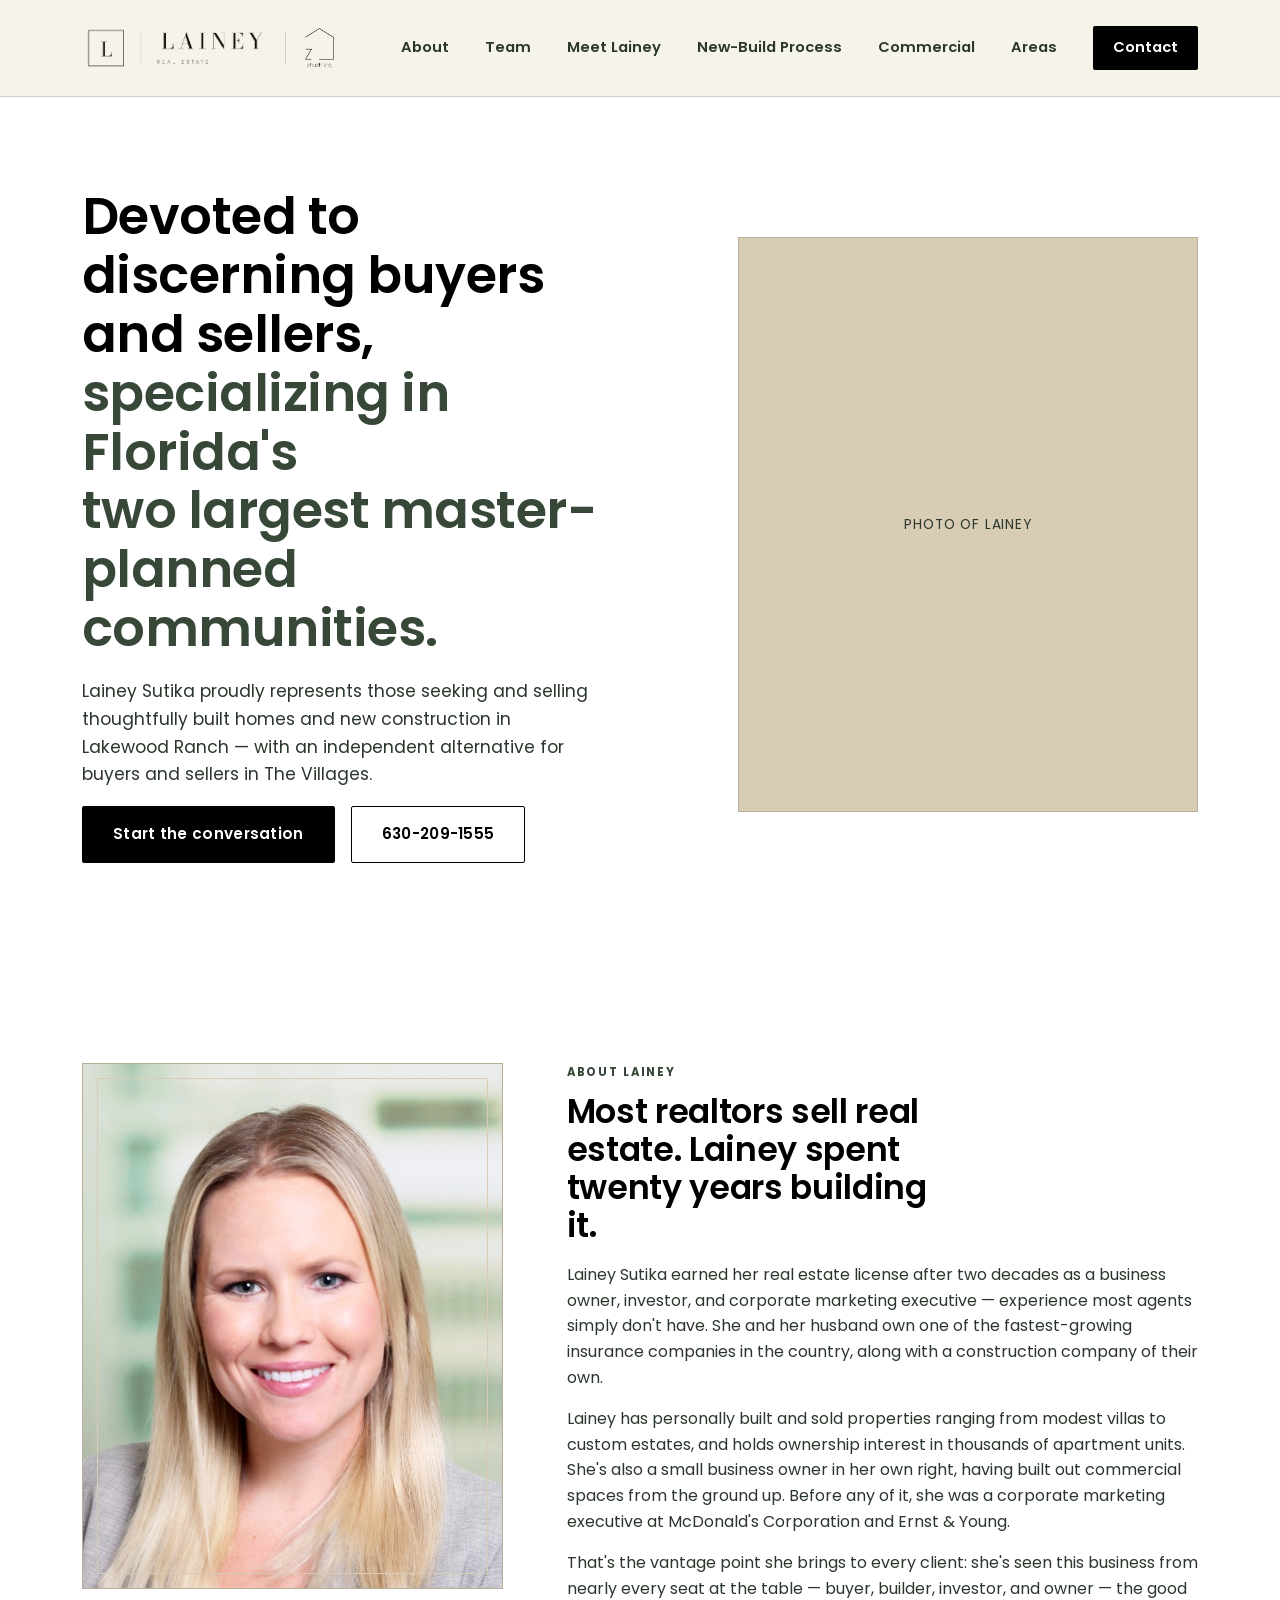
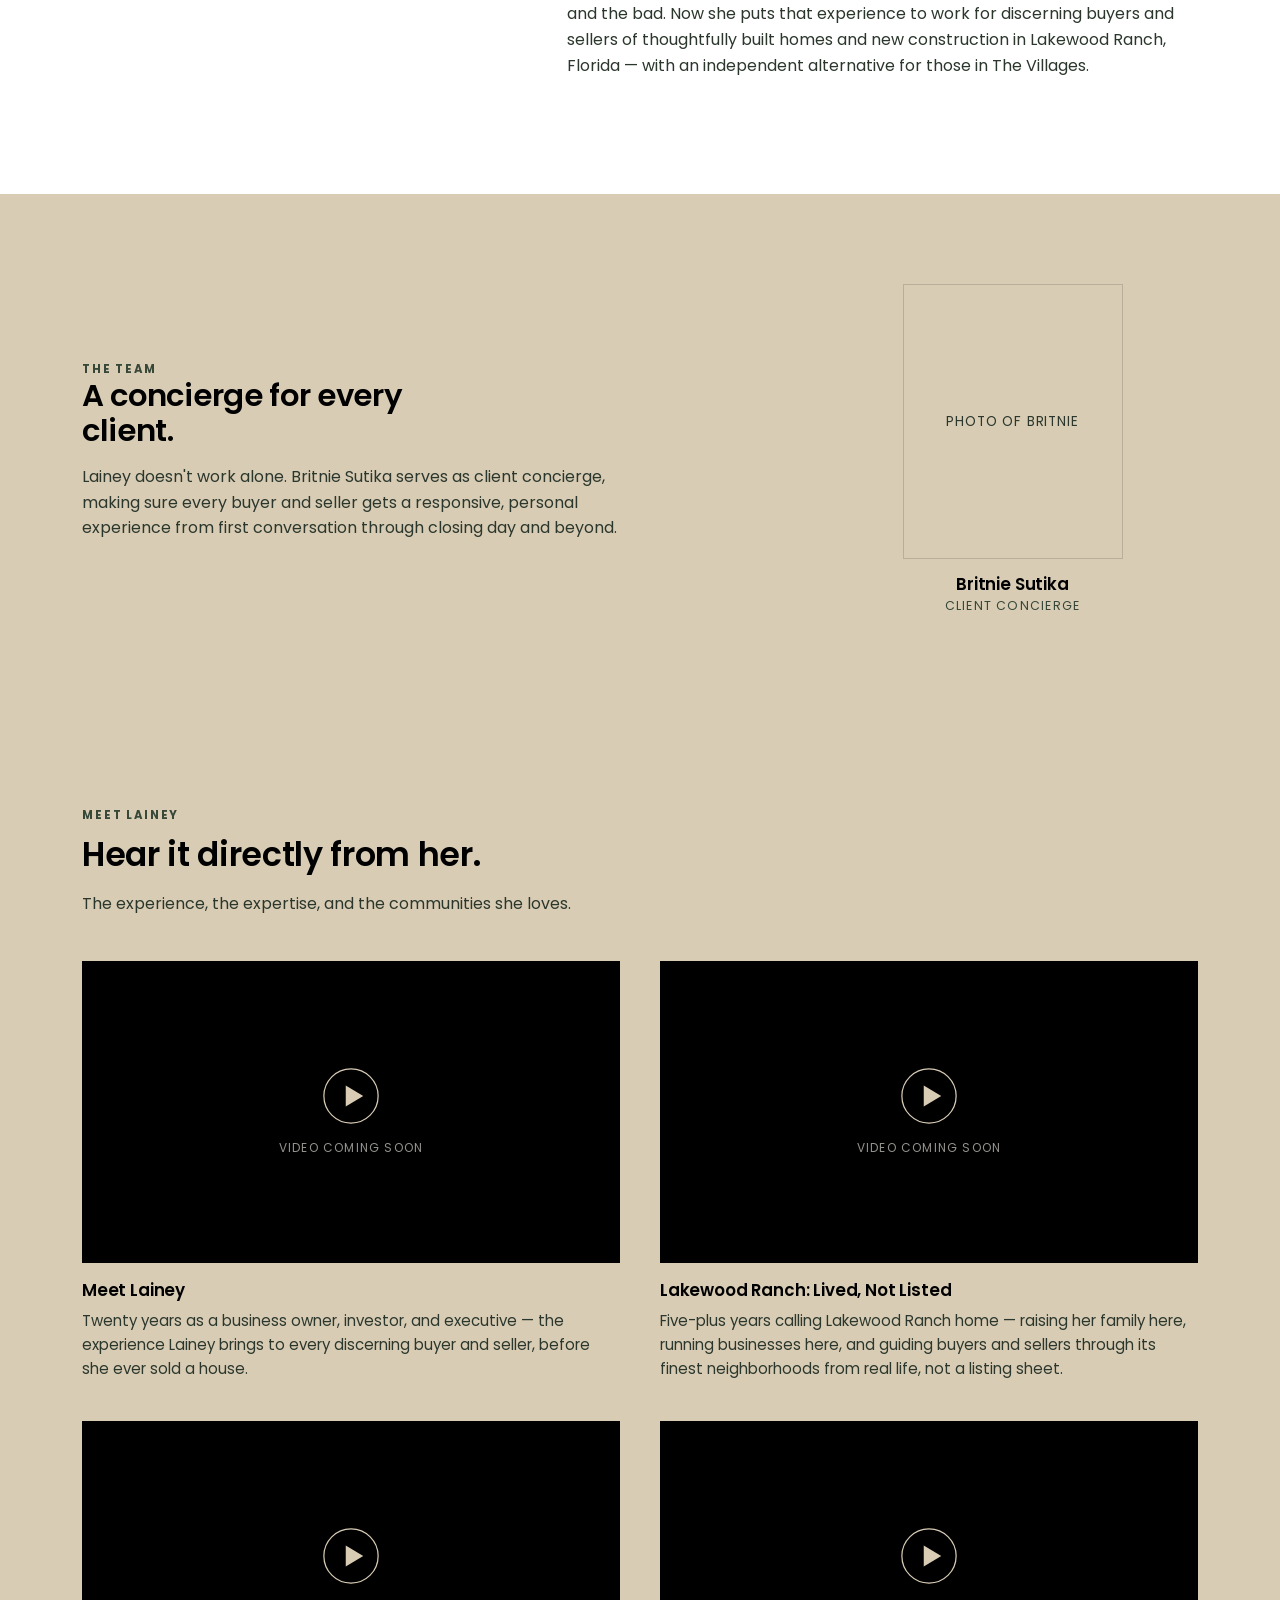
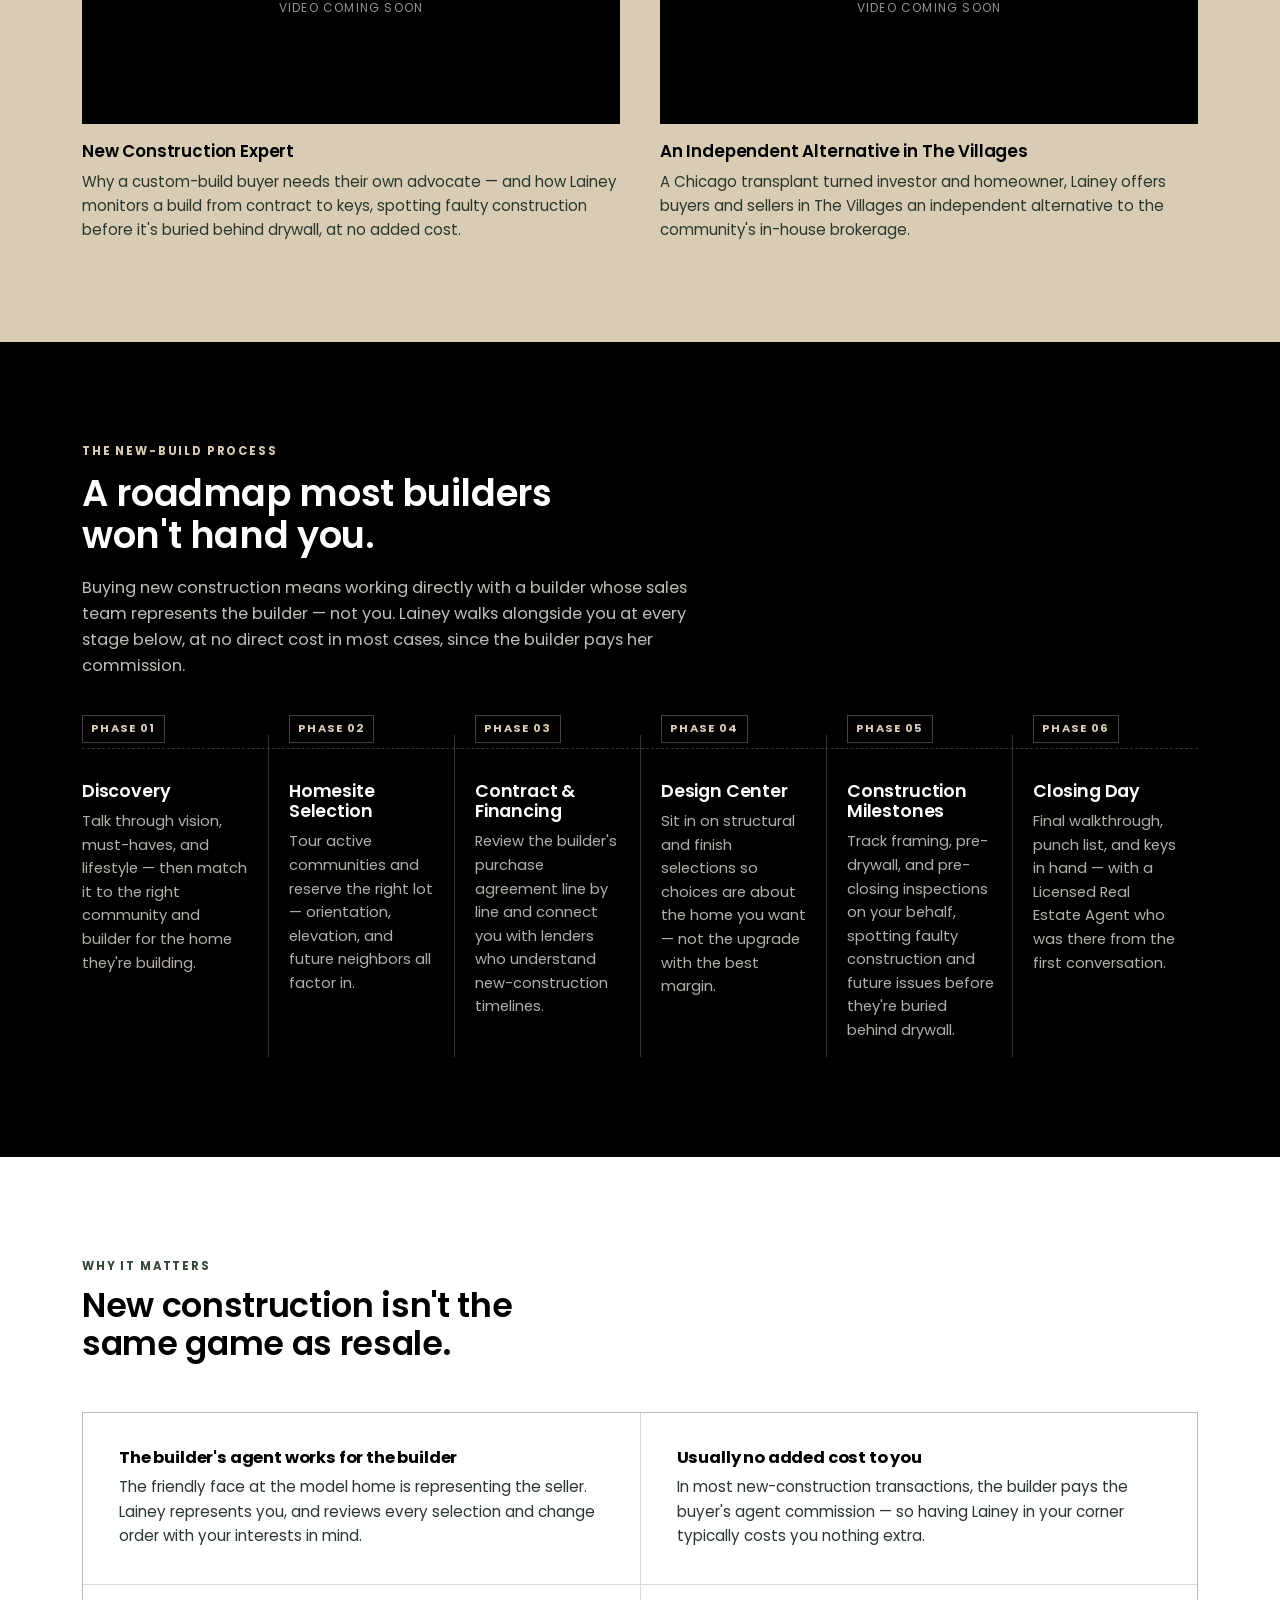
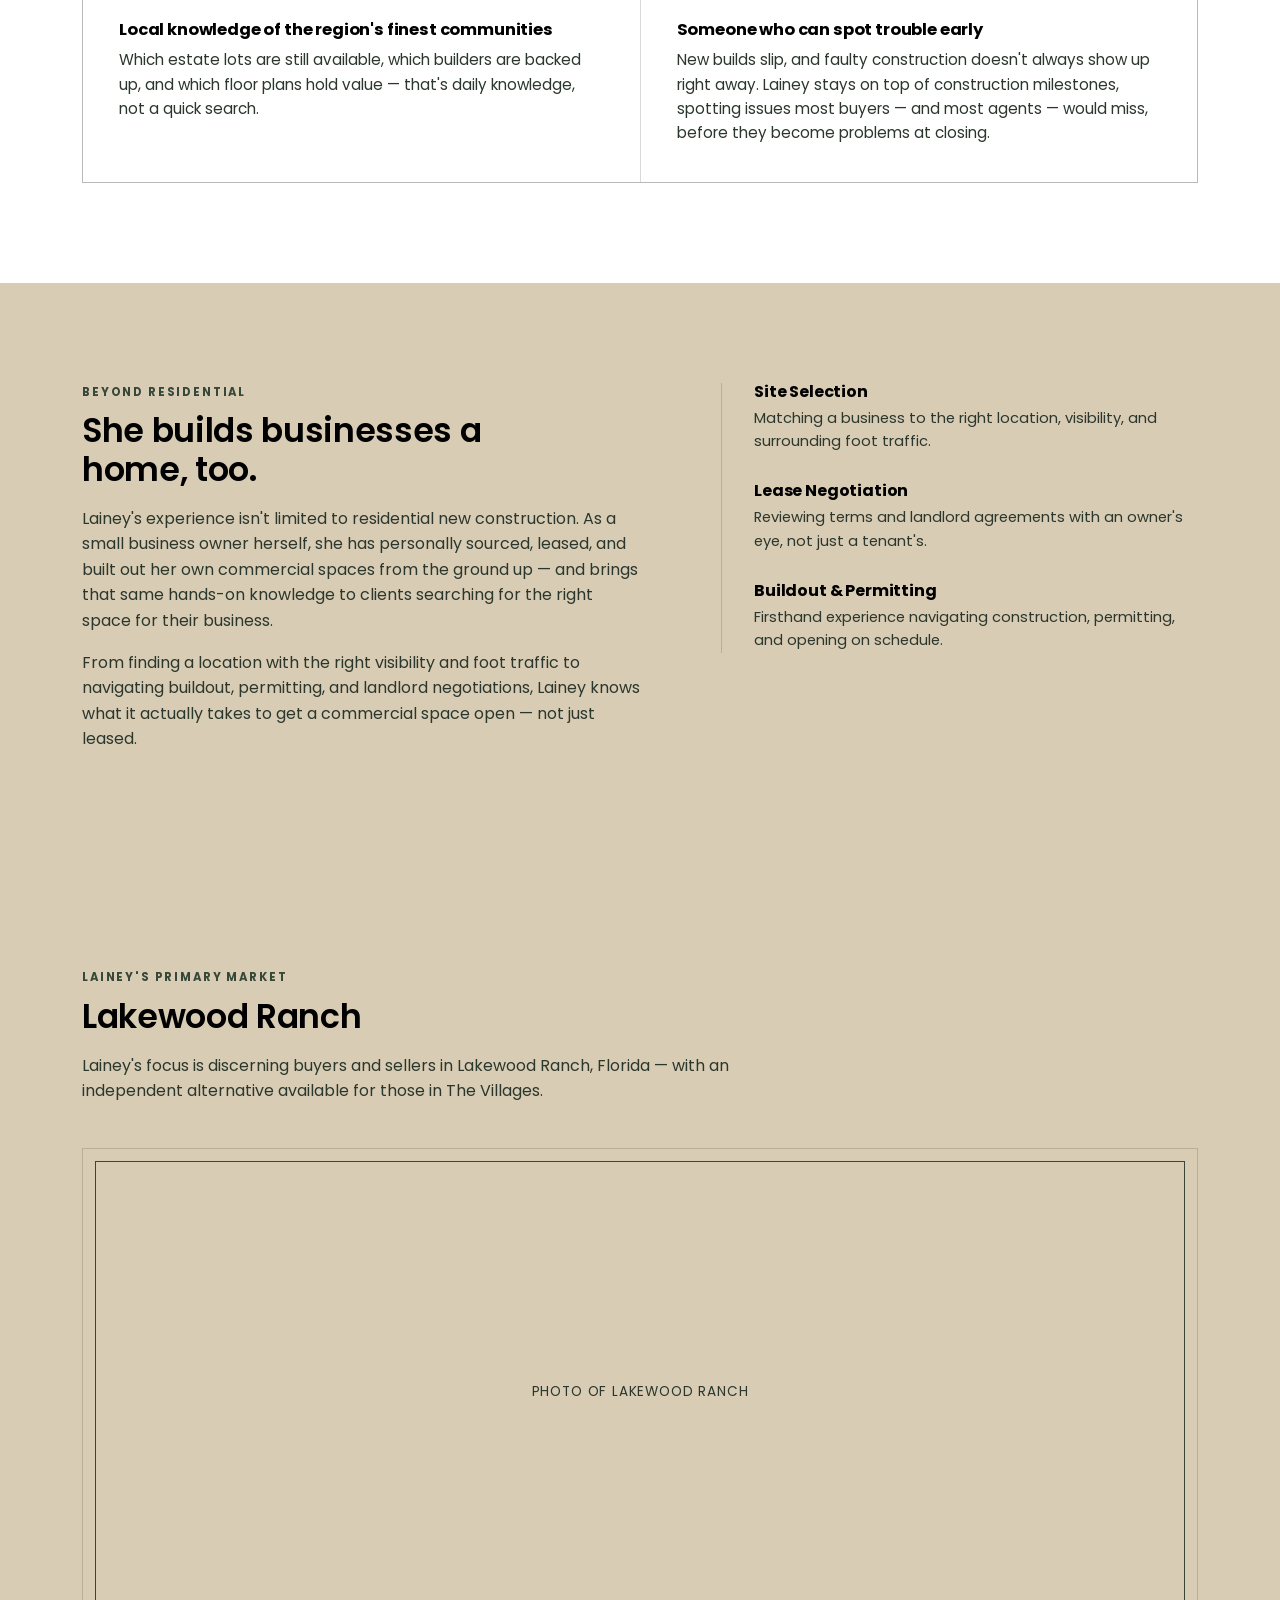
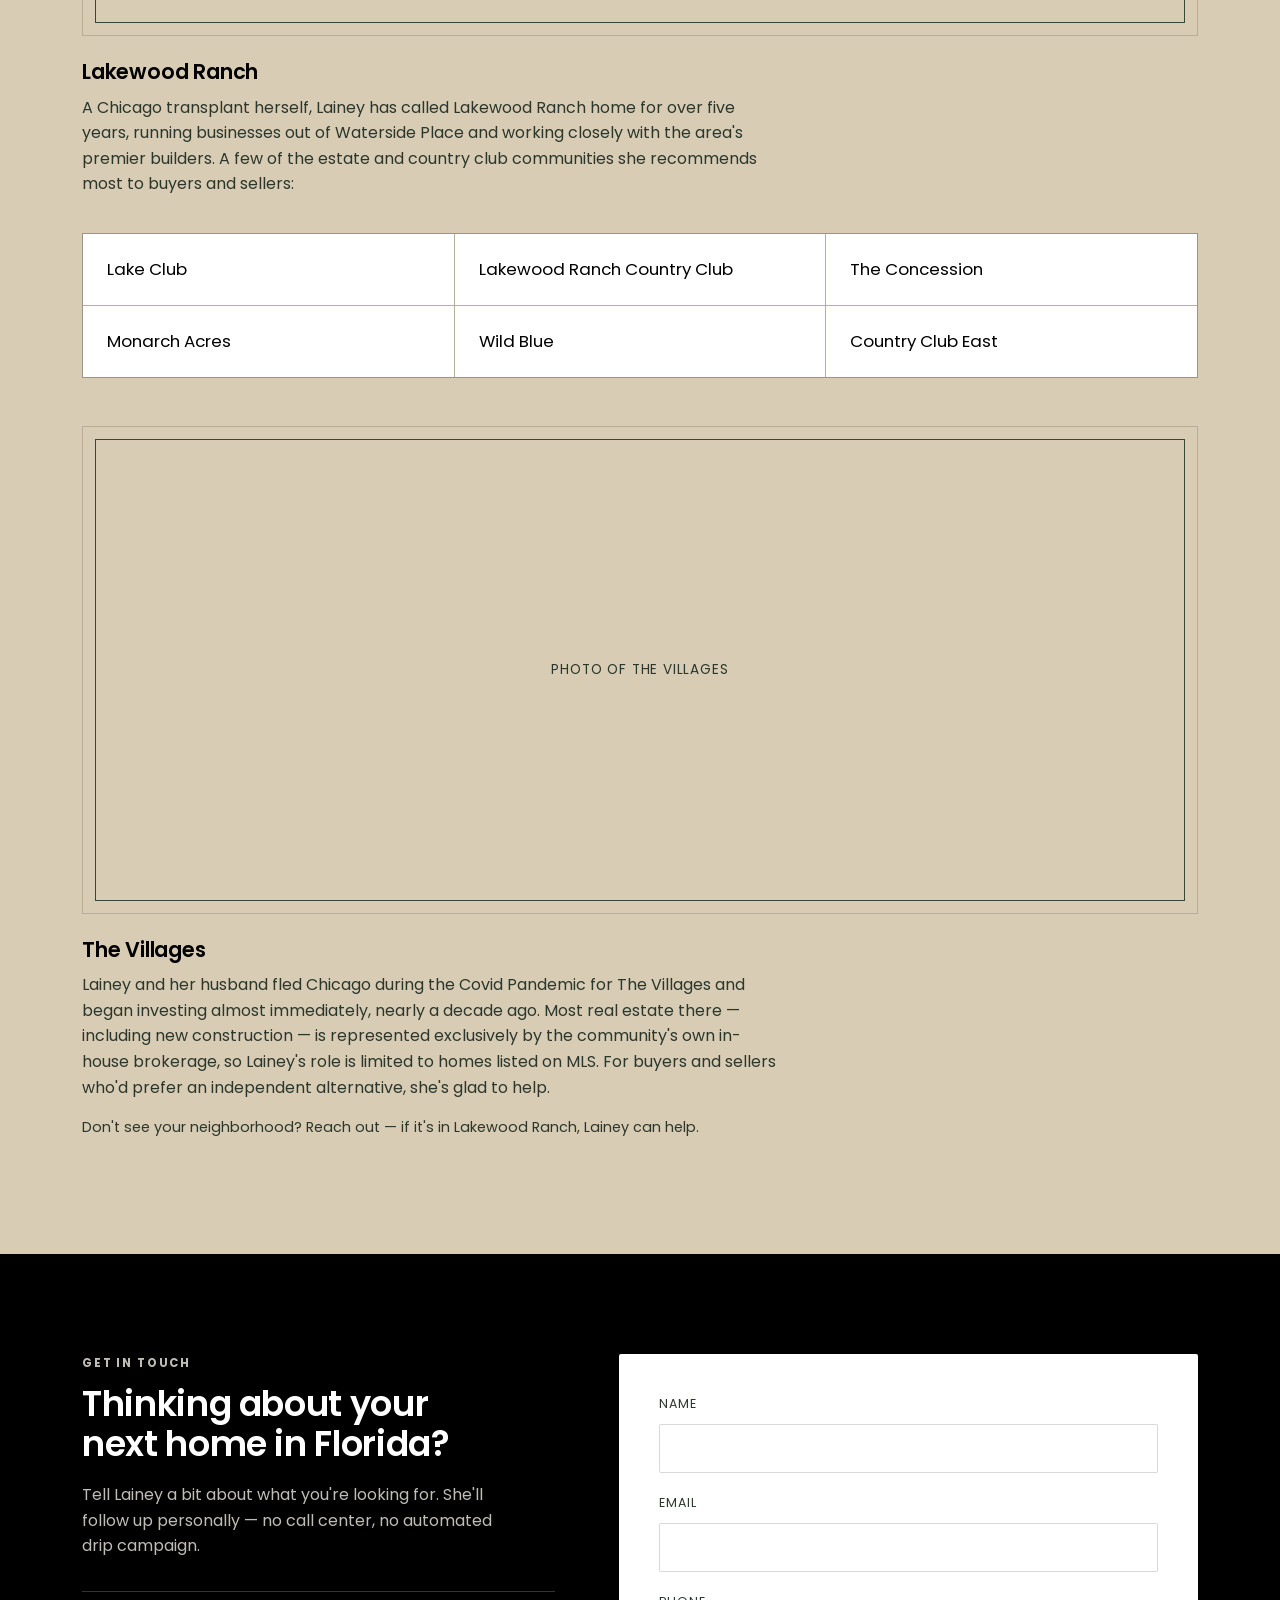
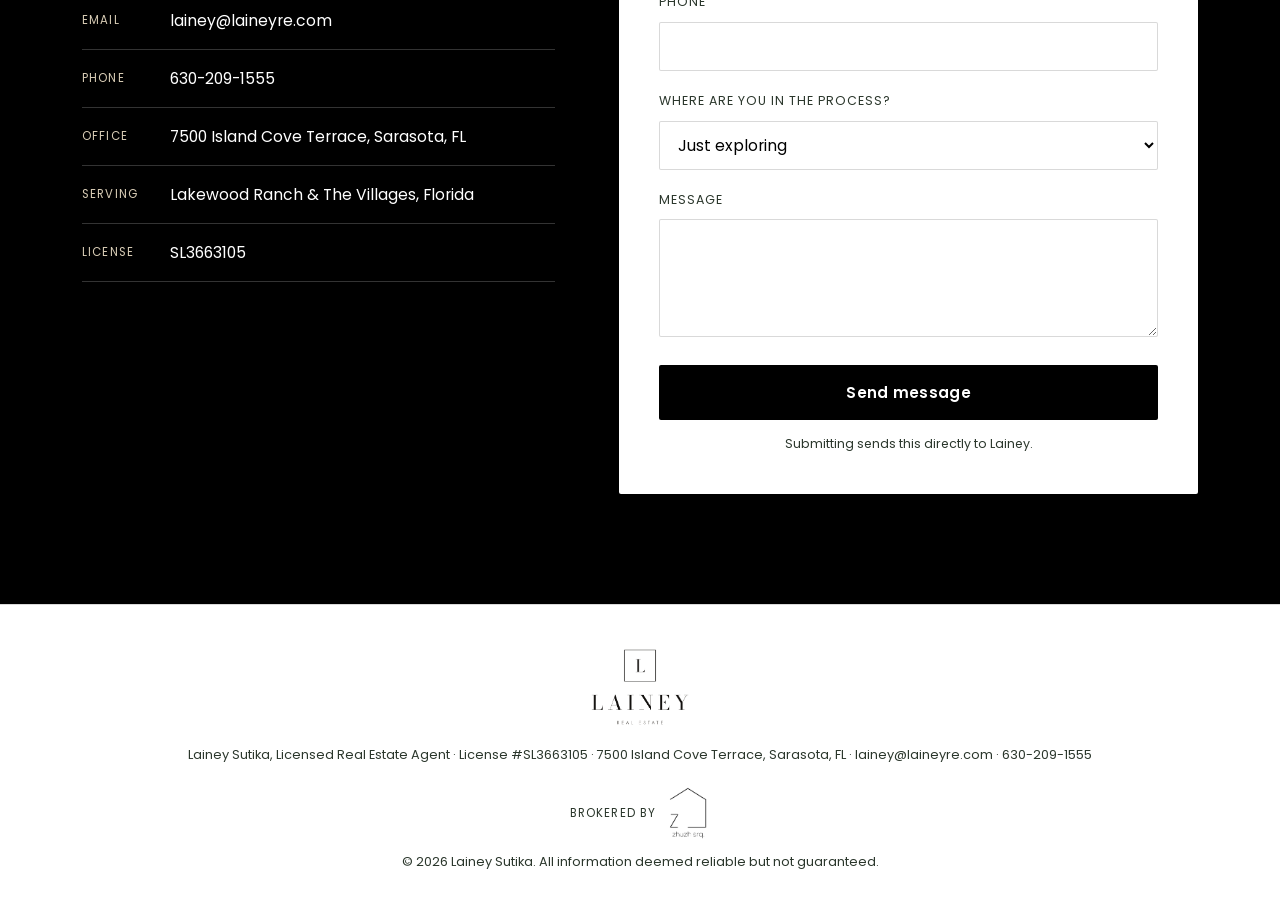
==== commit 2fe3848f: "Add files via upload" ====
--- a/preview.html
+++ b/preview.html
@@ -747,7 +747,7 @@
     <div class="wrap about-grid">
       <div class="about-photo">
         <div class="photo-frame">
-          <img src="[data-uri]" alt="Lainey Sutika, Realtor" loading="lazy">
+          <img src="[data-uri]" alt="Lainey Sutika, Licensed Real Estate Agent" loading="lazy">
         </div>
       </div>
       <div class="about-copy">
@@ -855,7 +855,7 @@
         <li class="phase">
           <span class="phase-stamp">Phase 06</span>
           <h3>Closing Day</h3>
-          <p>Final walkthrough, punch list, and keys in hand &mdash; with a Realtor&reg; who was there from the first conversation.</p>
+          <p>Final walkthrough, punch list, and keys in hand &mdash; with a Licensed Real Estate Agent who was there from the first conversation.</p>
         </li>
       </ol>
     </div>
@@ -998,7 +998,7 @@
 <footer class="site-footer">
   <div class="wrap footer-row">
     <img src="[data-uri]" alt="Lainey Real Estate" class="brand-footer-logo">
-    <p class="footer-fine">Lainey Sutika, Realtor&reg; &middot; License #SL3663105 &middot; 7500 Island Cove Terrace, Sarasota, FL &middot; <a href="mailto:lainey@laineyre.com">lainey@laineyre.com</a> &middot; <a href="tel:6302091555">630-209-1555</a></p>
+    <p class="footer-fine">Lainey Sutika, Licensed Real Estate Agent &middot; License #SL3663105 &middot; 7500 Island Cove Terrace, Sarasota, FL &middot; <a href="mailto:lainey@laineyre.com">lainey@laineyre.com</a> &middot; <a href="tel:6302091555">630-209-1555</a></p>
     <div class="brokerage-line">
       <span class="brokerage-label">Brokered by</span>
       <img src="[data-uri]